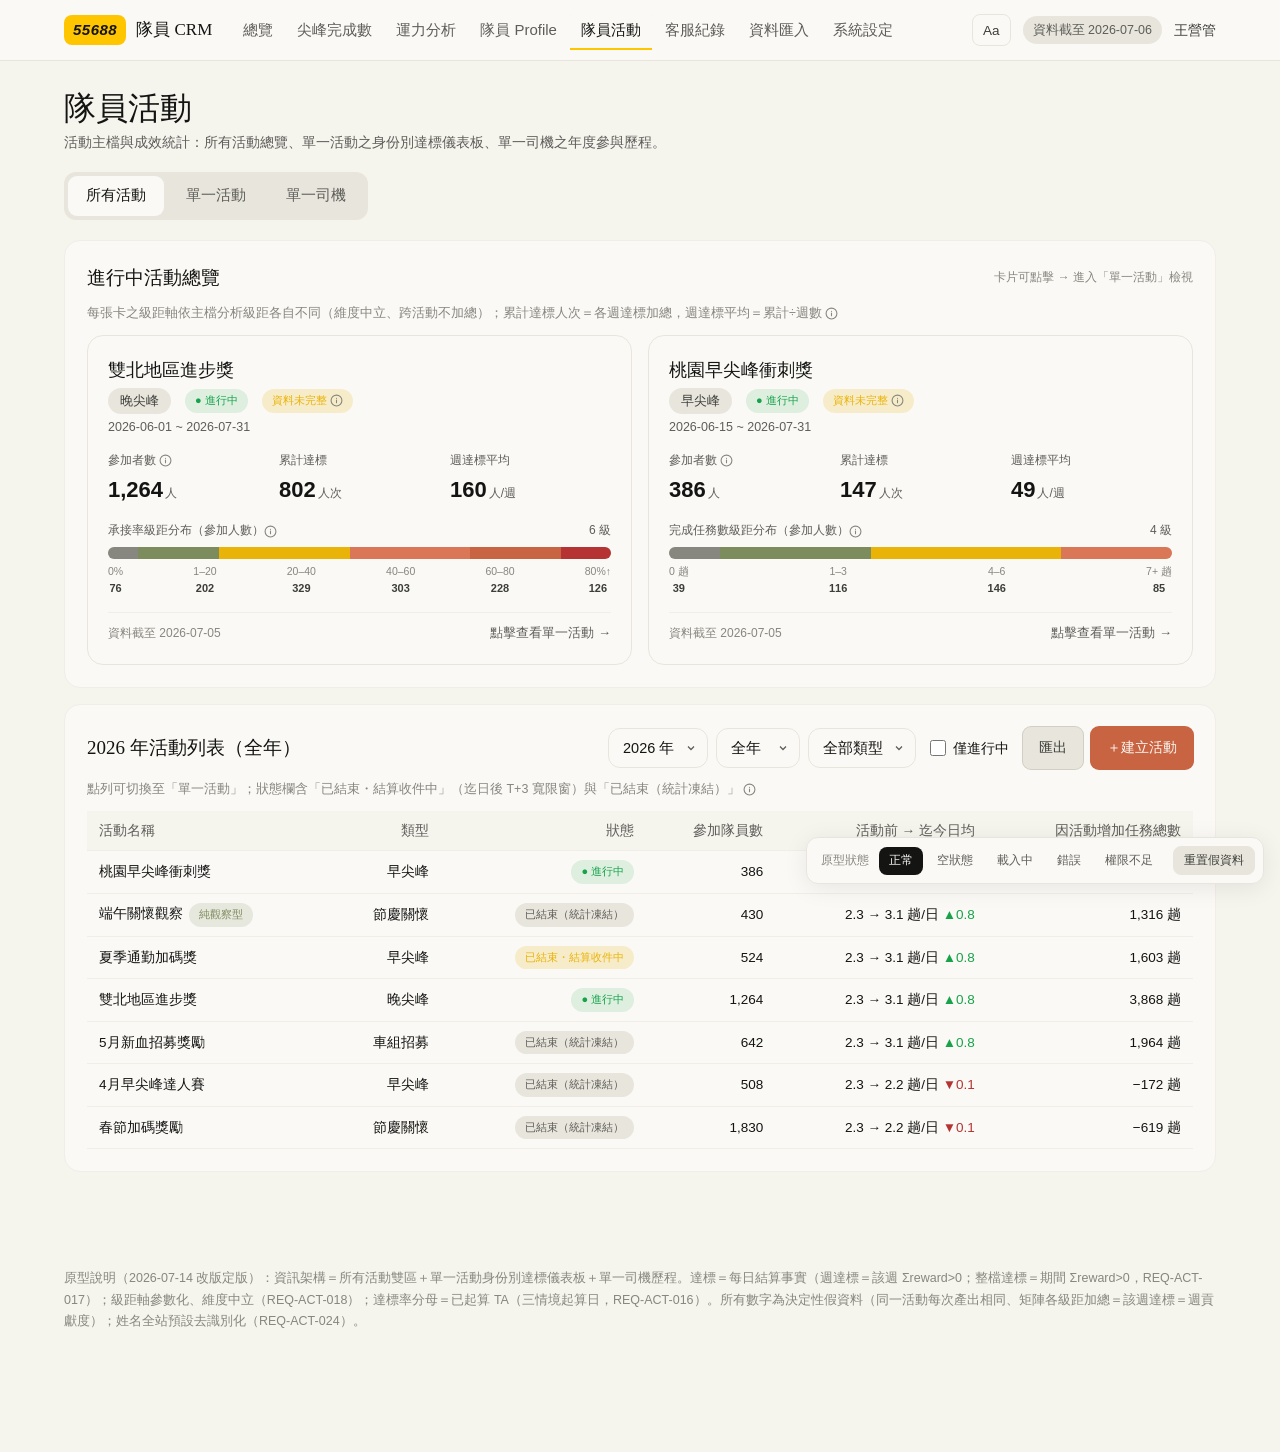
==== pages/activity.html @ 62e3142b "v23：固定欄位制＋範本下載＋離峰三報表＋活動頁走查修正批（起算日手動編輯、級距分布補人數、左欄凍結、tooltip 修正；資產 v27） Co-Authored-By: Claude Fable 5" ====
<!doctype html>
<html lang="zh-Hant">
<head>
<meta charset="utf-8">
<meta name="viewport" content="width=device-width, initial-scale=1">
<title>隊員活動｜55688 隊員 CRM</title>
<link rel="stylesheet" href="../tokens.css?v=27">
<link rel="icon" href="data:,">
<style>
  * { box-sizing: border-box; margin: 0; padding: 0; }
  html { font-size: 16px; }
  body { background: var(--bg); color: var(--fg); font-family: var(--font-body); line-height: var(--leading-body); min-height: 100dvh; }
  a { color: inherit; text-decoration: none; }
  button { font-family: inherit; }
  :focus-visible { outline: none; box-shadow: var(--focus-ring); border-radius: 8px; }

  #crm-nav { position: sticky; top: 0; z-index: 100; background: var(--surface); border-bottom: 1px solid var(--border-soft); }
  .nav-inner { max-width: var(--container-max); margin: 0 auto; padding: 0 var(--container-gutter-desktop); display: flex; align-items: center; gap: 20px; height: 60px; }
  .nav-brand { display: flex; align-items: center; gap: 10px; flex-shrink: 0; }
  .brand-badge { background: var(--brand-55688); color: var(--brand-55688-on); font-weight: 700; font-style: italic; padding: 3px 9px; border-radius: 8px; font-size: 15px; letter-spacing: .5px; }
  .brand-title { font-family: var(--font-display); font-weight: 500; font-size: 17px; }
  .nav-links { display: flex; gap: 2px; overflow-x: auto; flex: 1; }
  .nav-link { padding: 8px 11px; border-radius: 8px; font-size: 15px; color: var(--muted); white-space: nowrap; transition: color var(--motion-fast), background var(--motion-fast); min-height: 36px; display: inline-flex; align-items: center; }
  .nav-link:hover { color: var(--fg); background: var(--surface-warm); }
  .nav-link.active { color: var(--fg); font-weight: 500; box-shadow: inset 0 -2px 0 var(--brand-55688); border-radius: 8px 8px 0 0; }
  .nav-link.pending { opacity: .55; }
  .nav-meta { display: flex; align-items: center; gap: 12px; flex-shrink: 0; }
  .data-chip { font-size: 12.5px; color: var(--muted); background: var(--surface-warm); padding: 4px 10px; border-radius: 9999px; }
  .nav-user { font-size: 14px; color: var(--fg-2); }

  .page { max-width: var(--container-max); margin: 0 auto; padding: 28px var(--container-gutter-desktop) 96px; }
  h1 { font-family: var(--font-display); font-weight: 500; font-size: 32px; line-height: 1.2; }
  .page-sub { color: var(--muted); font-size: 14px; margin-top: 4px; }

  .tabs { display: flex; gap: 4px; background: var(--surface-warm); border-radius: 12px; padding: 4px; width: fit-content; max-width: 100%; overflow-x: auto; margin: 18px 0 20px; }
  .tab { border: none; background: transparent; padding: 9px 18px; border-radius: 9px; font-size: 14.5px; color: var(--muted); cursor: pointer; white-space: nowrap; min-height: 40px; transition: background var(--motion-fast), color var(--motion-fast); }
  .tab[aria-selected="true"] { background: var(--surface); color: var(--fg); font-weight: 500; box-shadow: 0 0 0 1px var(--border-soft); }

  select {
    appearance: none; background: var(--surface) url('data:image/svg+xml;utf8,<svg xmlns="http://www.w3.org/2000/svg" width="12" height="12" viewBox="0 0 24 24" fill="none" stroke="%235e5d59" stroke-width="2.5"><path d="M6 9l6 6 6-6"/></svg>') no-repeat right 10px center;
    border: 1px solid var(--border-soft); border-radius: 12px; padding: 8px 32px 8px 14px;
    font-size: 14.5px; color: var(--fg); cursor: pointer; min-height: 40px; font-family: inherit;
  }
  select:hover { border-color: #d1cfc5; }
  .filters { display: flex; gap: 8px; align-items: center; flex-wrap: wrap; }

  .btn { display: inline-flex; align-items: center; gap: 6px; border: none; cursor: pointer; border-radius: 8px; font-size: 14px; padding: 8px 16px; min-height: 42px; background: var(--surface-warm); color: var(--fg-2); box-shadow: 0 0 0 1px #d1cfc5; transition: background var(--motion-fast); font-family: inherit; }
  .btn:hover { background: #e0ddd1; }
  .btn-primary { background: var(--accent); color: var(--accent-on); box-shadow: 0 0 0 1px var(--accent); }
  .btn-primary:hover { background: var(--accent-hover); }
  .btn-sm { min-height: 34px; padding: 5px 12px; font-size: 13px; }

  .panel { background: var(--surface); border: 1px solid var(--border); border-radius: 16px; padding: 22px; }
  .panel + .panel { margin-top: 16px; }
  .panel-title { font-family: var(--font-display); font-weight: 500; font-size: 19px; margin-bottom: 14px; display: flex; align-items: center; justify-content: space-between; gap: 10px; flex-wrap: wrap; }
  .panel-head { display: flex; align-items: center; justify-content: space-between; gap: 12px; margin-bottom: 14px; flex-wrap: wrap; }
  .panel-note { color: var(--meta); font-size: 12.5px; margin: -4px 0 12px; line-height: 1.6; }
  .soft-label { font-size: 12px; color: var(--meta); font-weight: 400; font-family: var(--font-body); }

  .chart-wrap { overflow-x: auto; }
  svg text { font-family: var(--font-body); }
  .grid-line { stroke: var(--border-soft); stroke-width: 1; }

  table { border-collapse: collapse; width: 100%; font-size: 13.5px; }
  th, td { padding: 9px 12px; text-align: right; font-variant-numeric: tabular-nums; border-bottom: 1px solid var(--border); white-space: nowrap; }
  th { color: var(--muted); font-weight: 500; background: var(--bg); }
  th:first-child, td:first-child { text-align: left; }
  tbody tr:hover { background: var(--bg); }
  th.sortable { cursor: pointer; user-select: none; }
  th.sortable:hover { color: var(--fg-2); }
  th.sortable .arrow { font-size: 11px; margin-left: 2px; color: var(--meta); }

  .mrow { cursor: pointer; }
  .mrow:focus-visible { outline: none; box-shadow: inset var(--focus-ring); }

  .act-badge { font-size: 11px; border-radius: 9999px; padding: 3px 10px; margin-left: 6px; white-space: nowrap; display: inline-flex; align-items: center; gap: 3px; vertical-align: middle; }
  .act-badge.ongoing { background: rgba(23,163,74,.12); color: var(--success); }
  .act-badge.grace { background: rgba(234,179,8,.18); color: var(--warn); }
  .act-badge.frozen { background: var(--surface-warm); color: var(--muted); }
  .act-badge.observe { background: rgba(125,140,92,.16); color: var(--chart-3); }
  .act-badge.warn { background: rgba(234,179,8,.18); color: var(--warn); }
  .type-chip { background: var(--surface-warm); color: var(--fg-2); border-radius: 9999px; padding: 3px 12px; font-size: 12.5px; white-space: nowrap; }
  .scope-chip { background: var(--surface-warm); color: var(--fg-2); border-radius: 9999px; padding: 3px 11px; font-size: 12px; white-space: nowrap; display: inline-block; }
  .delta-pos { color: var(--success); font-weight: 500; }
  .delta-neg { color: var(--danger); font-weight: 500; }
  .delta-zero { color: var(--muted); }

  /* 口徑 info icon（app.js infoIcon 依此樣式） */
  .crm-info { position: relative; display: inline-flex; color: var(--meta); cursor: help; vertical-align: middle; }
  .crm-info:hover, .crm-info:focus-visible { color: var(--fg-2); }
  .crm-info-tip { position: absolute; bottom: calc(100% + 8px); left: 50%; transform: translateX(-50%); background: var(--fg); color: var(--surface); font-size: 12px; line-height: 1.5; padding: 8px 12px; border-radius: 8px; width: max-content; max-width: 280px; opacity: 0; pointer-events: none; transition: opacity var(--motion-fast); z-index: 500; text-align: left; }
  .crm-info:hover .crm-info-tip, .crm-info:focus-visible .crm-info-tip { opacity: 1; }

  /* ═══ Tab① 進行中摘要卡 ═══ */
  .summary-grid { display: grid; grid-template-columns: repeat(2, 1fr); gap: 16px; }
  .summary-grid > * { min-width: 0; }
  @media (max-width: 820px) { .summary-grid { grid-template-columns: 1fr; } }
  .sum-card { background: var(--surface); border: 1px solid var(--border-soft); border-radius: 16px; padding: 20px; cursor: pointer; transition: box-shadow var(--motion-fast), transform var(--motion-fast), border-color var(--motion-fast); display: flex; flex-direction: column; gap: 14px; }
  .sum-card:hover { box-shadow: var(--elev-raised); transform: translateY(-2px); border-color: #d1cfc5; }
  .sum-card:hover .sum-cta { color: var(--accent); }
  .sc-head { display: flex; align-items: flex-start; justify-content: space-between; gap: 10px; flex-wrap: wrap; }
  .sc-name { font-family: var(--font-display); font-weight: 500; font-size: 18px; }
  .sc-meta { color: var(--muted); font-size: 12.5px; margin-top: 3px; display: flex; gap: 8px; align-items: center; flex-wrap: wrap; }
  .sc-nums { display: grid; grid-template-columns: repeat(3, 1fr); gap: 10px; }
  .sc-num .k { font-size: 12px; color: var(--muted); display: flex; align-items: center; gap: 3px; }
  .sc-num .v { font-size: 22px; font-weight: 600; font-variant-numeric: tabular-nums; margin-top: 2px; }
  .sc-num .u { font-size: 12px; color: var(--muted); font-weight: 400; margin-left: 2px; }
  .sc-dist-label { font-size: 12px; color: var(--muted); margin-bottom: 6px; display: flex; justify-content: space-between; gap: 8px; }
  .dist-bar { display: flex; height: 12px; border-radius: 9999px; overflow: hidden; box-shadow: inset 0 0 0 1px var(--border); }
  .dist-bar > span { display: block; height: 100%; }
  .dist-ticks { display: flex; justify-content: space-between; font-size: 10.5px; color: var(--meta); margin-top: 4px; }
  .dist-ticks > span { display: flex; flex-direction: column; align-items: center; gap: 1px; }
  .dist-ticks .tick-n { font-size: 11px; color: var(--fg-2); font-weight: 600; font-variant-numeric: tabular-nums; }
  .sum-foot { display: flex; align-items: center; justify-content: space-between; gap: 8px; border-top: 1px solid var(--border); padding-top: 10px; }
  .sum-asof { font-size: 12px; color: var(--meta); }
  .sum-cta { font-size: 13px; color: var(--muted); font-weight: 500; white-space: nowrap; transition: color var(--motion-fast); }

  /* ═══ Tab② 儀表板 ═══ */
  .act-picker { display: flex; align-items: center; justify-content: space-between; gap: 12px; flex-wrap: wrap; margin-bottom: 14px; }
  .act-status-bar { display: flex; align-items: center; gap: 10px; flex-wrap: wrap; font-size: 13px; color: var(--muted); background: var(--surface-warm); border-radius: 10px; padding: 9px 14px; margin-bottom: 16px; }
  .sub-tabs { display: flex; gap: 4px; margin-bottom: 18px; flex-wrap: wrap; }
  .sub-tab { border: 1px solid var(--border-soft); background: var(--surface); padding: 8px 20px; border-radius: 9999px; font-size: 14px; color: var(--muted); cursor: pointer; min-height: 38px; font-family: inherit; transition: all var(--motion-fast); }
  .sub-tab[aria-selected="true"] { background: var(--accent); color: var(--accent-on); border-color: var(--accent); font-weight: 500; }

  .dash-head { display: flex; align-items: center; gap: 12px; margin-bottom: 18px; }
  .dash-head .dh-icon { font-size: 30px; line-height: 1; }
  .dash-head .dh-title { font-family: var(--font-display); font-weight: 500; font-size: 22px; }
  .dash-head .dh-sub { font-size: 13px; color: var(--muted); margin-top: 2px; }

  .ppt-kpi-row { display: grid; grid-template-columns: repeat(5, 1fr); gap: 12px; margin-bottom: 20px; }
  .ppt-kpi-row > * { min-width: 0; }
  @media (max-width: 1000px) { .ppt-kpi-row { grid-template-columns: repeat(3, 1fr); } }
  @media (max-width: 680px) { .ppt-kpi-row { grid-template-columns: repeat(2, 1fr); } }
  .pk { background: var(--surface); border: 1px solid var(--border-soft); border-radius: 14px; padding: 16px; display: flex; flex-direction: column; gap: 3px; }
  .pk-icon { font-size: 20px; line-height: 1; }
  .pk-label { font-size: 12.5px; color: var(--muted); margin-top: 4px; display: flex; align-items: center; gap: 3px; }
  .pk-value { font-size: 26px; font-weight: 700; font-variant-numeric: tabular-nums; color: var(--fg); line-height: 1.15; }
  .pk-value .pk-unit { font-size: 13px; font-weight: 400; color: var(--muted); margin-left: 3px; }
  .pk-sub { font-size: 11px; color: var(--meta); line-height: 1.5; margin-top: 2px; }
  .pk.judge-weak { background: rgba(181,51,51,.07); border-color: rgba(181,51,51,.4); }
  .pk.judge-weak .pk-value, .pk.judge-weak .pk-icon { color: var(--danger); }
  .pk.judge-limited { background: rgba(201,100,66,.07); border-color: rgba(201,100,66,.4); }
  .pk.judge-limited .pk-value, .pk.judge-limited .pk-icon { color: var(--accent); }
  .pk.judge-mid { background: rgba(234,179,8,.09); border-color: rgba(234,179,8,.45); }
  .pk.judge-mid .pk-value { color: var(--brand-55688-deep); }
  .pk.judge-good { background: rgba(23,163,74,.08); border-color: rgba(23,163,74,.4); }
  .pk.judge-good .pk-value, .pk.judge-good .pk-icon { color: var(--success); }
  .pk.judge-na .pk-value { color: var(--muted); font-size: 19px; }
  .pk.judge-weak .pk-value, .pk.judge-limited .pk-value, .pk.judge-mid .pk-value, .pk.judge-good .pk-value { font-size: 21px; }

  .dash-cols { display: grid; grid-template-columns: 1.15fr 1fr; gap: 16px; margin-bottom: 20px; }
  .dash-cols > * { min-width: 0; }
  @media (max-width: 960px) { .dash-cols { grid-template-columns: 1fr; } }
  .dash-panel { background: var(--surface); border: 1px solid var(--border-soft); border-radius: 16px; padding: 18px; }
  .dp-title { font-weight: 600; font-size: 15.5px; margin-bottom: 4px; display: flex; align-items: center; gap: 6px; flex-wrap: wrap; }

  table.wk-matrix th, table.wk-matrix td { text-align: center; padding: 8px 8px; }
  table.wk-matrix th:first-child, table.wk-matrix td:first-child { text-align: left; white-space: nowrap; position: sticky; left: 0; z-index: 2; background: var(--surface); box-shadow: 2px 0 0 var(--border-soft); }
  .wk-matrix td.cell { cursor: pointer; border-radius: 8px; transition: background var(--motion-fast); white-space: nowrap; }
  .wk-matrix td.cell:hover { background: rgba(201,100,66,.12); box-shadow: inset 0 0 0 1px rgba(201,100,66,.4); }
  .wk-matrix td.cell:focus-visible { outline: none; box-shadow: inset var(--focus-ring); }
  .wk-matrix .cell-hit { font-size: 14px; font-weight: 600; color: var(--fg); }
  .wk-matrix .cell-ta { font-size: 12px; color: var(--fg-2); }
  .wk-matrix .cell-rate { font-size: 12px; color: var(--muted); }
  .wk-matrix tr.row-hi td { background: rgba(201,100,66,.08); }
  .wk-matrix tr.row-hi td.cell:hover { background: rgba(201,100,66,.18); }
  .wk-matrix tr.row-hi td:first-child { color: var(--accent); font-weight: 600; background: #f6ede7; }
  .wk-matrix .star { color: var(--accent); }
  .matrix-note { margin-top: 10px; background: rgba(201,100,66,.08); border: 1px solid rgba(201,100,66,.3); border-radius: 10px; padding: 9px 12px; font-size: 12.5px; color: var(--accent-hover); line-height: 1.5; }

  .bar-chart { display: flex; align-items: flex-end; gap: 10px; height: 150px; padding: 8px 4px 0; border-bottom: 1px solid var(--border-soft); }
  .bar-col { flex: 1; display: flex; flex-direction: column; align-items: center; justify-content: flex-end; gap: 5px; height: 100%; }
  .bar-val { font-size: 13px; font-weight: 600; color: var(--fg); font-variant-numeric: tabular-nums; }
  .bar { width: 60%; max-width: 42px; background: linear-gradient(180deg, var(--chart-1), #b95836); border-radius: 6px 6px 0 0; min-height: 2px; }
  .bar-labels { display: flex; gap: 10px; padding: 6px 4px 0; }
  .bar-labels > span { flex: 1; text-align: center; font-size: 11px; color: var(--muted); }
  table.contrib th, table.contrib td { text-align: center; padding: 7px 6px; font-size: 12.5px; }
  table.contrib th:first-child, table.contrib td:first-child { text-align: left; white-space: nowrap; position: sticky; left: 0; z-index: 2; background: var(--surface); box-shadow: 2px 0 0 var(--border-soft); }
  table.contrib td.hl { color: var(--accent); font-weight: 600; }

  /* 各級距達標佔比 */
  .tshare-row { display: flex; align-items: center; gap: 10px; margin: 7px 0; font-size: 12.5px; }
  .tshare-label { width: 128px; flex-shrink: 0; color: var(--fg-2); }
  .tshare-track { flex: 1; height: 14px; background: var(--surface-warm); border-radius: 9999px; overflow: hidden; }
  .tshare-track { display: block; }
  .tshare-fill { display: block; height: 100%; background: linear-gradient(90deg, var(--chart-1), var(--chart-6)); border-radius: 9999px; }
  .tshare-val { width: 148px; flex-shrink: 0; display: flex; justify-content: flex-end; color: var(--muted); font-variant-numeric: tabular-nums; white-space: nowrap; }
  .tshare-n { width: 92px; text-align: right; }
  .tshare-p { width: 52px; text-align: right; }

  /* 三點結論 */
  .concl-grid { display: grid; grid-template-columns: repeat(3, 1fr); gap: 14px; }
  .concl-grid > * { min-width: 0; }
  @media (max-width: 820px) { .concl-grid { grid-template-columns: 1fr; } }
  .concl-card { background: var(--surface); border: 1px solid var(--border-soft); border-radius: 14px; padding: 16px; display: flex; gap: 12px; }
  .concl-idx { flex-shrink: 0; width: 26px; height: 26px; border-radius: 50%; background: var(--accent); color: var(--accent-on); font-size: 13px; font-weight: 700; display: inline-flex; align-items: center; justify-content: center; }
  .concl-text { font-size: 13.5px; line-height: 1.65; color: var(--fg-2); }
  .concl-text b { color: var(--accent); font-weight: 600; }
  .rule-tag { display: inline-flex; align-items: center; gap: 4px; font-size: 11px; color: var(--meta); background: var(--surface-warm); border-radius: 9999px; padding: 3px 10px; }

  /* 獎勵發放 panel */
  .reward-top { display: flex; align-items: flex-end; gap: 20px; flex-wrap: wrap; margin-bottom: 4px; }
  .reward-total { font-size: 30px; font-weight: 700; font-variant-numeric: tabular-nums; color: var(--fg); }
  .reward-total .u { font-size: 15px; font-weight: 400; color: var(--muted); margin-left: 3px; }
  .reward-cols { display: grid; grid-template-columns: 1fr 1fr; gap: 16px; margin-top: 14px; }
  .reward-cols > * { min-width: 0; }
  @media (max-width: 820px) { .reward-cols { grid-template-columns: 1fr; } }
  .reward-prestart { margin-top: 14px; background: rgba(234,179,8,.1); border: 1px solid rgba(234,179,8,.4); border-radius: 10px; padding: 10px 13px; font-size: 12.5px; color: var(--fg-2); line-height: 1.6; display: flex; gap: 8px; justify-content: space-between; align-items: center; flex-wrap: wrap; }

  /* 次要分析（2026-07-15 使用者走查：不收合、固定展開） */
  .legacy-wrap { margin-top: 20px; }
  .legacy-hint { font-size: 12.5px; color: var(--meta); margin-bottom: 10px; }
  .legacy { background: var(--surface); border: 1px solid var(--border-soft); border-radius: 12px; padding: 0; margin-bottom: 10px; }
  .legacy-head { padding: 13px 16px 4px; font-size: 14.5px; font-weight: 500; display: flex; align-items: center; justify-content: flex-start; gap: 10px; }
  .legacy-badge { font-size: 11px; color: var(--muted); background: var(--surface-warm); border-radius: 9999px; padding: 2px 10px; font-weight: 400; margin-left: 8px; }
  .legacy-body { padding: 4px 16px 18px; }

  /* 四軸／遷移 */
  .stat-grid { display: grid; grid-template-columns: repeat(4, 1fr); gap: 12px; }
  .stat-grid > * { min-width: 0; }
  @media (max-width: 900px) { .stat-grid { grid-template-columns: repeat(2, 1fr); } }
  .stat-card { background: var(--surface); border: 1px solid var(--border); border-radius: 12px; padding: 16px; }
  .stat-card .k { font-size: 13px; color: var(--muted); display: flex; align-items: center; gap: 4px; }
  .stat-card .v { font-size: 22px; font-weight: 600; margin-top: 4px; font-variant-numeric: tabular-nums; }
  .stat-card .sub { font-size: 12px; color: var(--meta); margin-top: 6px; line-height: 1.5; }
  .mig-grid { display: grid; grid-template-columns: 1.3fr 1fr; gap: 20px; }
  .mig-grid > * { min-width: 0; }
  @media (max-width: 700px) { .mig-grid { grid-template-columns: 1fr; } }

  /* 參加清單控制列 + 下鑽 chip */
  .ptable-controls { display: flex; gap: 10px; align-items: center; flex-wrap: wrap; justify-content: space-between; margin-bottom: 12px; }
  .search-input { display: flex; align-items: center; gap: 8px; background: var(--surface); border: 1px solid var(--border-soft); border-radius: 12px; padding: 0 14px; min-height: 42px; min-width: 220px; }
  .search-input svg { color: var(--meta); flex-shrink: 0; }
  .search-input input { border: none; outline: none; background: transparent; font-size: 14.5px; width: 100%; font-family: inherit; color: var(--fg); }
  .pagination { display: flex; gap: 8px; align-items: center; font-size: 13px; color: var(--muted); }
  .pagination button { border: 1px solid var(--border-soft); background: var(--surface); border-radius: 8px; padding: 5px 12px; cursor: pointer; min-height: 32px; color: var(--fg-2); font-family: inherit; }
  .pagination button:hover:not(:disabled) { background: var(--surface-warm); }
  .pagination button:disabled { opacity: .4; cursor: not-allowed; }
  .filter-chip { display: inline-flex; align-items: center; gap: 6px; background: rgba(201,100,66,.1); border: 1px solid rgba(201,100,66,.4); color: var(--accent-hover); border-radius: 9999px; padding: 5px 8px 5px 13px; font-size: 12.5px; }
  .filter-chip button { border: none; background: transparent; color: var(--accent-hover); cursor: pointer; font-size: 14px; line-height: 1; padding: 2px 5px; border-radius: 9999px; }
  .filter-chip button:hover { background: rgba(201,100,66,.2); }
  .src-tag { font-size: 10.5px; border-radius: 9999px; padding: 2px 8px; white-space: nowrap; }
  .src-import { background: var(--surface-warm); color: var(--muted); }
  .src-seg { background: rgba(56,152,236,.12); color: #2b6fb0; }
  .src-settle { background: rgba(234,179,8,.16); color: var(--brand-55688-deep); }
  .row-excluded { opacity: .6; }
  .row-excluded td:first-child { text-decoration: line-through; }
  .name-late { background: rgba(234,179,8,.2); color: var(--warn); border-radius: 6px; padding: 2px 8px; white-space: nowrap; }
  .sd-edit { border: none; background: transparent; color: var(--meta); cursor: pointer; font-size: 12px; padding: 1px 4px; border-radius: 5px; }
  .sd-edit:hover { color: var(--accent); background: var(--surface-warm); }
  .sd-adjusted { font-size: 10.5px; color: var(--accent); margin-left: 3px; }
  .tbl-footnote { font-size: 12px; color: var(--muted); margin-top: 8px; line-height: 1.7; }

  /* 單一司機 */
  .driver-input-bar { display: flex; gap: 10px; align-items: center; flex-wrap: wrap; }
  .hint-chips { display: flex; gap: 6px; align-items: center; flex-wrap: wrap; margin-top: 10px; }
  .hint-chips span { color: var(--meta); font-size: 12.5px; }
  .chip-btn { border: 1px solid var(--border-soft); background: var(--surface); border-radius: 9999px; padding: 5px 14px; font-size: 13px; color: var(--fg-2); cursor: pointer; min-height: 32px; font-family: inherit; }
  .chip-btn:hover { border-color: var(--accent); color: var(--accent); }
  .driver-mini { display: grid; grid-template-columns: repeat(4, 1fr); gap: 12px; margin-top: 20px; }
  .driver-mini > * { min-width: 0; }
  @media (max-width: 760px) { .driver-mini { grid-template-columns: repeat(2, 1fr); } }

  /* modal */
  .modal-overlay { position: fixed; inset: 0; background: rgba(20,20,19,.45); display: flex; align-items: center; justify-content: center; z-index: 2000; padding: 20px; }
  .modal-overlay[hidden] { display: none; }
  .modal-box { background: var(--surface); border-radius: 16px; padding: 26px; max-width: 660px; width: 100%; max-height: 88vh; overflow-y: auto; box-shadow: var(--elev-raised); }
  .modal-head { display: flex; justify-content: space-between; align-items: center; margin-bottom: 16px; gap: 10px; }
  .modal-title { font-family: var(--font-display); font-weight: 500; font-size: 19px; }
  .modal-close { border: none; background: transparent; cursor: pointer; color: var(--muted); font-size: 20px; line-height: 1; padding: 6px 9px; border-radius: 8px; }
  .modal-close:hover { background: var(--surface-warm); color: var(--fg); }
  .modal-section { border-top: 1px solid var(--border); margin-top: 18px; padding-top: 16px; }
  .modal-section-title { font-weight: 600; font-size: 14.5px; margin-bottom: 4px; display: flex; align-items: center; gap: 6px; }
  .modal-section-sub { font-size: 12px; color: var(--meta); margin-bottom: 12px; line-height: 1.5; }
  .field { display: grid; gap: 6px; margin-bottom: 14px; }
  .field-row { display: grid; grid-template-columns: 1fr 1fr; gap: 12px; }
  .field-row > * { min-width: 0; }
  @media (max-width: 700px) { .field-row { grid-template-columns: 1fr; } }
  .field label { font-size: 13px; color: var(--muted); }
  .field input, .field select, .field textarea { border: 1px solid var(--border-soft); border-radius: 10px; padding: 9px 12px; font-size: 14px; font-family: inherit; background: var(--surface); color: var(--fg); width: 100%; }
  .field textarea { resize: vertical; min-height: 58px; }
  .modal-note { font-size: 12.5px; color: var(--meta); background: var(--surface-warm); border-radius: 10px; padding: 10px 12px; line-height: 1.6; margin-bottom: 16px; }
  .modal-actions { display: flex; gap: 8px; justify-content: flex-end; margin-top: 6px; }
  .radio-line, .checkbox-line { display: flex; align-items: center; gap: 7px; font-size: 14px; padding: 5px 0; }
  .radio-line input, .checkbox-line input { accent-color: var(--accent); width: 16px; height: 16px; }
  .checkbox-line.is-disabled { color: var(--muted); }
  .readonly-box { background: var(--surface-warm); border-radius: 10px; padding: 10px 12px; font-size: 13.5px; color: var(--fg-2); line-height: 1.7; }
  .seg-hour-row { display: flex; gap: 8px; align-items: center; margin-bottom: 8px; flex-wrap: wrap; }
  .seg-hour-row input[type="time"] { border: 1px solid var(--border-soft); border-radius: 8px; padding: 7px 10px; font-size: 13.5px; font-family: inherit; background: var(--surface); color: var(--fg); }
  .seg-remove { border: none; background: transparent; color: var(--meta); cursor: pointer; font-size: 15px; padding: 4px 7px; border-radius: 8px; }
  .seg-remove:hover { background: var(--surface-warm); color: var(--danger); }
  .excl-row { display: flex; gap: 8px; align-items: center; flex-wrap: wrap; margin-bottom: 6px; }
  .excl-add { display: flex; gap: 8px; align-items: center; }
  .excl-add input[type="date"] { flex: 1 1 auto; min-width: 0; border: 1px solid var(--border-soft); border-radius: 10px; padding: 8px 10px; font-family: inherit; background: var(--surface); color: var(--fg); }
  .excl-chip { background: var(--surface-warm); color: var(--fg-2); border-radius: 9999px; padding: 3px 6px 3px 12px; font-size: 12.5px; display: inline-flex; align-items: center; gap: 6px; white-space: nowrap; }
  .excl-chip button { border: none; background: transparent; color: var(--meta); cursor: pointer; font-size: 13px; line-height: 1; padding: 3px 5px; border-radius: 9999px; }
  .excl-chip button:hover { background: #e0ddd1; color: var(--danger); }

  /* 分析級距編輯器 */
  .tier-preview { display: flex; gap: 6px; flex-wrap: wrap; margin: 8px 0; }
  .tier-pill { background: var(--surface-warm); color: var(--fg-2); border-radius: 8px; padding: 4px 11px; font-size: 12.5px; font-variant-numeric: tabular-nums; }
  .tier-pill.bad { background: rgba(181,51,51,.12); color: var(--danger); box-shadow: inset 0 0 0 1px rgba(181,51,51,.5); }
  .bound-row { display: flex; gap: 6px; flex-wrap: wrap; align-items: center; }
  .bound-chip { display: inline-flex; align-items: center; gap: 5px; background: var(--surface); border: 1px solid var(--border-soft); border-radius: 8px; padding: 3px 5px 3px 10px; font-size: 13px; }
  .bound-chip input { width: 54px; border: none; background: transparent; font-size: 13px; font-family: inherit; color: var(--fg); text-align: right; font-variant-numeric: tabular-nums; }
  .bound-chip input:focus { outline: none; }
  .bound-chip.bad { border-color: var(--danger); background: rgba(181,51,51,.06); }
  .bound-chip button { border: none; background: transparent; color: var(--meta); cursor: pointer; font-size: 13px; padding: 2px 4px; border-radius: 6px; }
  .bound-chip button:hover { color: var(--danger); }
  .tier-error { color: var(--danger); font-size: 12px; margin-top: 6px; min-height: 16px; }
  .cond-group { margin-bottom: 12px; }
  .cond-group .cl { font-size: 12.5px; color: var(--muted); margin-bottom: 6px; }
  .cond-chips { display: flex; gap: 6px; flex-wrap: wrap; }
  .cond-chip { border: 1px solid var(--border-soft); background: var(--surface); border-radius: 9999px; padding: 5px 13px; font-size: 13px; color: var(--muted); cursor: pointer; min-height: 32px; font-family: inherit; }
  .cond-chip[aria-pressed="true"] { background: var(--accent); color: var(--accent-on); border-color: var(--accent); }

  .state-layer { display: none; padding: 72px 24px; text-align: center; }
  .state-layer.show { display: block; }
  .state-icon { font-size: 40px; margin-bottom: 12px; }
  .state-title { font-family: var(--font-display); font-weight: 500; font-size: 20px; }
  .state-desc { color: var(--muted); font-size: 14px; margin-top: 6px; }
  .inline-empty { color: var(--meta); font-size: 13.5px; padding: 28px 0; text-align: center; }
  .empty-box { background: var(--surface-warm); border: 1px dashed #cbc8bb; border-radius: 14px; padding: 32px 20px; text-align: center; color: var(--muted); font-size: 14px; }
  .skeleton { border-radius: 12px; background: linear-gradient(90deg, var(--surface-warm) 25%, #f0eee4 50%, var(--surface-warm) 75%); background-size: 200% 100%; animation: shim 1.4s infinite; }
  @keyframes shim { 0% { background-position: 200% 0; } 100% { background-position: -200% 0; } }
  @media (prefers-reduced-motion: reduce) { .skeleton { animation: none; } * { transition-duration: 0ms !important; } }

  footer.proto-note { max-width: var(--container-max); margin: 0 auto; padding: 0 24px 120px; color: var(--meta); font-size: 12.5px; line-height: 1.7; }
  [hidden] { display: none !important; }
</style>
</head>
<body>

<nav id="crm-nav" aria-label="全站導覽"></nav>

<main class="page">
  <h1>隊員活動</h1>
  <div class="page-sub">活動主檔與成效統計：所有活動總覽、單一活動之身份別達標儀表板、單一司機之年度參與歷程。</div>

  <div class="tabs" role="tablist" aria-label="隊員活動報表切換">
    <button class="tab" role="tab" id="tab-1" aria-selected="true" data-tab="all" type="button">所有活動</button>
    <button class="tab" role="tab" id="tab-2" aria-selected="false" data-tab="one" type="button">單一活動</button>
    <button class="tab" role="tab" id="tab-3" aria-selected="false" data-tab="driver" type="button">單一司機</button>
  </div>

  <div id="content-normal">

    <!-- ═══ Tab① 所有活動（上區摘要卡＋下區年度列表，REQ-ACT-021／002） ═══ -->
    <section id="pane-all" role="tabpanel" aria-labelledby="tab-1">
      <section class="panel">
        <div class="panel-title">進行中活動總覽 <span class="soft-label">卡片可點擊 → 進入「單一活動」檢視</span></div>
        <div class="panel-note" id="ongoing-note"></div>
        <div class="summary-grid" id="ongoing-cards"></div>
        <div class="empty-box" id="ongoing-empty" hidden>目前無進行中活動。<button class="btn btn-primary btn-sm" id="btn-create-empty" type="button" style="margin-left:8px">＋建立活動</button></div>
      </section>

      <section class="panel">
        <div class="panel-head">
          <div class="panel-title" id="all-title" style="margin-bottom:0">年度活動列表</div>
          <div class="filters" role="group" aria-label="活動列表篩選">
            <select id="f-year" aria-label="選擇年度"></select>
            <select id="f-month" aria-label="選擇月份"><option value="all">全年</option></select>
            <select id="f-type" aria-label="選擇活動類型"><option value="all">全部類型</option></select>
            <label class="checkbox-line" style="padding:0 6px"><input type="checkbox" id="f-ongoing">僅進行中</label>
            <button class="btn" id="btn-export-all" type="button">匯出</button>
            <button class="btn btn-primary" id="btn-create-act" type="button" title="需 activity.manage 權限（原型以已授權管理者視角預覽）">＋建立活動</button>
          </div>
        </div>
        <div class="panel-note">點列可切換至「單一活動」；狀態欄含「已結束・結算收件中」（迄日後 T+3 寬限窗）與「已結束（統計凍結）」 <span class="crm-info" id="all-info"></span></div>
        <div class="chart-wrap"><table id="all-table" aria-label="年度活動列表"></table></div>
        <div class="inline-empty" id="all-empty" hidden>此篩選條件下尚無活動資料。</div>
      </section>
    </section>

    <!-- ═══ Tab② 單一活動（身份別儀表板，REQ-ACT-013／019／020） ═══ -->
    <section id="pane-one" role="tabpanel" aria-labelledby="tab-2" hidden>
      <section class="panel">
        <div class="act-picker">
          <div class="filters" role="group" aria-label="單一活動選擇">
            <select id="o-year" aria-label="選擇年度"></select>
            <select id="o-act" aria-label="選擇活動"></select>
          </div>
          <div style="display:flex;gap:8px">
            <button class="btn" id="btn-export-dash" type="button">匯出</button>
            <button class="btn btn-primary" id="btn-edit-master" type="button">編輯主檔</button>
          </div>
        </div>
        <div class="act-status-bar" id="act-status"></div>
        <div class="sub-tabs" id="id-subtabs" role="tablist" aria-label="身份別切換"></div>
        <div id="dash-body"></div>
      </section>
    </section>

    <!-- ═══ Tab③ 單一司機（REQ-ACT-004） ═══ -->
    <section id="pane-driver" role="tabpanel" aria-labelledby="tab-3" hidden>
      <section class="panel">
        <div class="panel-title">單一司機參與歷程</div>
        <div class="driver-input-bar">
          <div class="search-input">
            <svg width="16" height="16" viewBox="0 0 24 24" fill="none" stroke="currentColor" stroke-width="2" aria-hidden="true"><circle cx="11" cy="11" r="8"/><path d="m21 21-4.35-4.35"/></svg>
            <input id="d-code" type="search" placeholder="輸入隊編查詢（例：138604）" aria-label="以隊編查詢司機參與活動">
          </div>
          <select id="d-year" aria-label="選擇年度"></select>
          <button class="btn btn-primary" id="btn-driver-search" type="button">查詢</button>
        </div>
        <div class="hint-chips"><span>示例：</span>
          <button class="chip-btn" data-code="138604" type="button">138604（參加 3 檔）</button>
          <button class="chip-btn" data-code="123456" type="button">123456</button>
        </div>
        <div id="driver-body"></div>
        <div class="inline-empty" id="driver-notfound" hidden>查無此隊編之活動參與紀錄，請確認隊編格式（3~6 碼數字）。</div>
      </section>
    </section>

  </div>

  <div class="state-layer" id="st-empty">
    <div class="state-icon" aria-hidden="true">🗂️</div>
    <div class="state-title">尚無資料</div>
    <div class="state-desc">活動主檔尚未匯入，請先到「資料匯入」上傳。</div>
  </div>
  <div class="state-layer" id="st-loading" aria-label="載入中">
    <div style="display:grid;gap:12px;max-width:960px;margin:0 auto">
      <div class="skeleton" style="height:120px"></div>
      <div class="skeleton" style="height:360px"></div>
    </div>
  </div>
  <div class="state-layer" id="st-error">
    <div class="state-icon" aria-hidden="true">⚠️</div>
    <div class="state-title">資料載入失敗</div>
    <div class="state-desc">連線發生問題（HTTP 500），請稍後再試。</div>
  </div>
  <div class="state-layer" id="st-forbidden">
    <div class="state-icon" aria-hidden="true">🔒</div>
    <div class="state-title">無權限檢視此頁</div>
    <div class="state-desc">你的帳號沒有「隊員活動」頁權限。</div>
  </div>
</main>

<footer class="proto-note">
  原型說明（2026-07-14 改版定版）：資訊架構＝所有活動雙區＋單一活動身份別達標儀表板＋單一司機歷程。達標＝每日結算事實（週達標＝該週 Σreward&gt;0；整檔達標＝期間 Σreward&gt;0，REQ-ACT-017）；級距軸參數化、維度中立（REQ-ACT-018）；達標率分母＝已起算 TA（三情境起算日，REQ-ACT-016）。所有數字為決定性假資料（同一活動每次產出相同、矩陣各級距加總＝該週達標＝週貢獻度）；姓名全站預設去識別化（REQ-ACT-024）。
</footer>

<!-- 建立／編輯活動主檔 modal（REQ-ACT-001／008） -->
<div class="modal-overlay" id="edit-modal" hidden>
  <div class="modal-box" role="dialog" aria-modal="true" aria-labelledby="modal-title-txt">
    <div class="modal-head">
      <div class="modal-title" id="modal-title-txt">編輯活動主檔</div>
      <button class="modal-close" id="modal-close" type="button" aria-label="關閉">✕</button>
    </div>
    <div class="modal-note">此操作需 <strong>activity.manage</strong> 權限（原型以已授權管理者視角預覽）。變更起迄日／比較區間／排除日期／成效計算時段／<strong>分析級距</strong>將即時重算全部成效統計（含級距×週達標儀表板與獎勵分組，REQ-ACT-008）；描述性欄位變更不觸發重算、仍寫審計。</div>

    <div class="field-row">
      <div class="field"><label for="m-name">活動名稱</label><input id="m-name" type="text" placeholder="例：8月早尖峰衝刺獎勵"></div>
      <div class="field"><label for="m-type">活動類型</label><select id="m-type"></select></div>
    </div>
    <div class="field-row">
      <div class="field"><label for="m-start">活動起始日</label><input id="m-start" type="date"></div>
      <div class="field"><label for="m-end">活動迄止日</label><input id="m-end" type="date"></div>
    </div>

    <div class="field">
      <label>成效計算時段 <span class="crm-info" id="m-scope-info"></span></label>
      <div class="radio-line"><input type="radio" name="m-scope-mode" id="m-scope-all" value="all"><label for="m-scope-all">全部任務</label></div>
      <div class="radio-line"><input type="radio" name="m-scope-mode" id="m-scope-am" value="am"><label for="m-scope-am">僅早尖峰（07:00–08:59）</label></div>
      <div class="radio-line"><input type="radio" name="m-scope-mode" id="m-scope-pm" value="pm"><label for="m-scope-pm">僅晚尖峰（17:00–18:59）</label></div>
      <div class="radio-line"><input type="radio" name="m-scope-mode" id="m-scope-off" value="off"><label for="m-scope-off">僅離峰時段 <span class="soft-label">（全日扣除早晚尖峰）</span></label></div>
      <div class="radio-line"><input type="radio" name="m-scope-mode" id="m-scope-custom" value="custom"><label for="m-scope-custom">自訂小時時段</label></div>
      <div id="m-scope-custom-wrap" hidden style="margin-top:8px">
        <div id="m-scope-segs"></div>
        <button class="btn btn-sm" type="button" id="m-scope-add-seg">＋加一段</button>
      </div>
    </div>

    <div class="field">
      <label>前後比較區間 <span class="crm-info" id="m-period-info"></span></label>
      <div class="readonly-box" id="m-period-box"></div>
      <div class="checkbox-line" style="margin-top:8px"><input type="checkbox" id="m-baseline-toggle"><label for="m-baseline-toggle">自訂前期起訖（預設為與活動天數等長之鏡像區間）</label></div>
      <div class="field-row" id="m-baseline-custom-wrap" hidden style="margin-top:8px">
        <div class="field"><label for="m-baseline-start">前期起始日</label><input id="m-baseline-start" type="date"></div>
        <div class="field"><label for="m-baseline-end">前期迄止日</label><input id="m-baseline-end" type="date"></div>
      </div>
    </div>
    <div class="field-row">
      <div class="field"><label>排除日期・前期 <span class="crm-info" id="m-excl-base-info"></span></label>
        <div class="excl-row" id="m-excl-base-chips"></div>
        <div class="excl-add"><input type="date" id="m-excl-base-date"><button class="btn btn-sm" type="button" id="m-excl-base-add">＋新增</button></div>
      </div>
      <div class="field"><label>排除日期・活動期間 <span class="crm-info" id="m-excl-cur-info"></span></label>
        <div class="excl-row" id="m-excl-cur-chips"></div>
        <div class="excl-add"><input type="date" id="m-excl-cur-date"><button class="btn btn-sm" type="button" id="m-excl-cur-add">＋新增</button></div>
      </div>
    </div>

    <!-- 分析級距（REQ-ACT-018） -->
    <div class="modal-section">
      <div class="modal-section-title">分析級距 <span class="crm-info" id="m-tier-info"></span></div>
      <div class="modal-section-sub">維度＋邊界；儀表板矩陣、摘要卡分布、各級距獎勵分組皆依此設定。承接率預設六級（0%／1–20／20–40／40–60／60–80／80%↑）。</div>
      <div class="field"><label for="m-tier-dim">級距維度</label><select id="m-tier-dim">
        <option value="accept">承接率（%）</option>
        <option value="tasks">完成任務數（趟）</option>
        <option value="online">上線天數（天）</option>
        <option value="revenue">營業額（元）</option>
      </select></div>
      <div class="field">
        <label>邊界（升冪；系統自動組成級距桶）</label>
        <div class="bound-row" id="m-bound-row"></div>
        <div style="margin-top:8px"><button class="btn btn-sm" type="button" id="m-bound-add">＋新增邊界</button></div>
      </div>
      <div><label class="soft-label">級距預覽</label><div class="tier-preview" id="m-tier-preview"></div></div>
      <div class="tier-error" id="m-tier-error"></div>
    </div>

    <!-- 活動對象條件（REQ-ACT-001） -->
    <div class="modal-section">
      <div class="modal-section-title">活動對象條件 <span class="crm-info" id="m-cond-info"></span></div>
      <div class="modal-section-sub">供顯示與頁內篩選（TA 名單實際來源見下方；分群圈選／報名匯入／結算補入合併）。</div>
      <div class="cond-group"><div class="cl">地區</div><div class="cond-chips" id="m-cond-region"></div></div>
      <div class="cond-group"><div class="cl">身份別</div><div class="cond-chips" id="m-cond-identity"></div></div>
      <div class="field"><label for="m-cond-tier">級距區間（描述）</label><input id="m-cond-tier" type="text" placeholder="例：承接率 40% 以上"></div>
    </div>

    <!-- 達標與獎勵說明（描述性，REQ-ACT-001） -->
    <div class="modal-section">
      <div class="modal-section-title">達標與獎勵說明 <span class="crm-info" id="m-desc-info"></span></div>
      <div class="modal-section-sub">供人閱讀之規則說明，<strong>描述性欄位、不參與任何計算</strong>；達標判定一律依每日結算口徑（REQ-ACT-017）。</div>
      <div class="field"><label for="m-desc-goal">週目標說明</label><textarea id="m-desc-goal" placeholder="例：單週承接率較前期提升並維持晚尖峰上線"></textarea></div>
      <div class="field"><label for="m-desc-reward">活動獎勵</label><textarea id="m-desc-reward" placeholder="例：達標當週依承接率級距發放 300～500 元獎勵金"></textarea></div>
      <div class="checkbox-line"><input type="checkbox" id="m-cum-enabled"><label for="m-cum-enabled">獎勵是否累計</label></div>
      <div class="field" id="m-cum-cond-wrap" hidden><label for="m-cum-cond">累計條件</label><textarea id="m-cum-cond" placeholder="例：連續四週達標加碼一次（描述性）"></textarea></div>
    </div>

    <!-- 比較指標 + TA -->
    <div class="modal-section">
      <div class="modal-section-title">比較指標 <span class="soft-label">（REQ-ACT-012，預設全開）</span></div>
      <div class="checkbox-line is-disabled"><input type="checkbox" id="m-metric-task" checked disabled><label for="m-metric-task">任務數（必備）</label></div>
      <div class="checkbox-line"><input type="checkbox" id="m-metric-online" checked><label for="m-metric-online">上線天數</label></div>
      <div class="checkbox-line"><input type="checkbox" id="m-metric-revenue" checked><label for="m-metric-revenue">營業額</label></div>
      <div class="checkbox-line"><input type="checkbox" id="m-metric-accept" checked><label for="m-metric-accept">承接率</label></div>
    </div>
    <div class="field" style="margin-top:14px">
      <label>TA 名單 <span class="crm-info" id="m-ta-info"></span></label>
      <div class="readonly-box" id="m-ta-summary" style="margin-bottom:8px"></div>
      <button class="btn btn-sm" type="button" id="m-ta-import">自分群篩選帶入</button>
    </div>
    <div class="field"><label for="m-note">備註</label><textarea id="m-note"></textarea></div>

    <div class="modal-actions">
      <button class="btn" type="button" id="modal-cancel">取消</button>
      <button class="btn btn-primary" type="button" id="modal-save">儲存變更</button>
    </div>
  </div>
</div>

<script src="../app.js?v=27"></script>
<script>
(function () {
  'use strict';
  var DB = CRM.load();
  CRM.mountNav('activity', DB.meta.dataAsOf);

  /* ── 決定性亂數（禁 Math.random/Date.now） ── */
  function rnd(s, k) { var x = Math.sin(s * 12.9898 + (k || 1) * 78.233) * 43758.5453; return x - Math.floor(x); }
  function seedOf(str) { var s = 0; str = String(str); for (var i = 0; i < str.length; i++) s = s * 31 + str.charCodeAt(i); return s % 100000; }
  var TODAY = DB.meta.dataAsOf; // 一律以資料截至日為時間基準

  /* ── 日期運算（純字串，決定性） ── */
  function addDays(dateStr, delta) {
    var p = dateStr.split('-').map(Number);
    var d = new Date(p[0], p[1] - 1, p[2]); d.setDate(d.getDate() + delta);
    return d.getFullYear() + '-' + ('0' + (d.getMonth() + 1)).slice(-2) + '-' + ('0' + d.getDate()).slice(-2);
  }
  function daysBetween(a, b) {
    var pa = a.split('-').map(Number), pb = b.split('-').map(Number);
    return Math.round((new Date(pb[0], pb[1] - 1, pb[2]) - new Date(pa[0], pa[1] - 1, pa[2])) / 86400000) + 1;
  }
  function mondayOf(dateStr) {
    var p = dateStr.split('-').map(Number);
    var d = new Date(p[0], p[1] - 1, p[2]); var day = d.getDay();
    d.setDate(d.getDate() + (day === 0 ? -6 : 1 - day));
    return d.getFullYear() + '-' + ('0' + (d.getMonth() + 1)).slice(-2) + '-' + ('0' + d.getDate()).slice(-2);
  }
  function fmtMD(s) { return s.slice(5).replace('-', '/'); }
  var LAST_COMPLETE_WEEK_END = addDays(mondayOf(TODAY), -1); // 最後一個完整自然週的週日
  var ACT_DATA_CUTOFF = LAST_COMPLETE_WEEK_END; // 活動結算資料截至（＝2026-07-05）

  var TYPES = ['早尖峰', '晚尖峰', '離峰', '車組招募', '獎勵活動', '培訓課程', '節慶關懷'];
  var WK_IDENTITIES = ['小黃', '多元', '多元試跑'];
  var ID_ICON = { '小黃': '🚕', '多元': '🚗', '多元試跑': '🧪' };
  var REGIONS = ['雙北', '桃園', '台中', '台南', '高雄'];

  /* ── 分析級距維度定義（維度中立，REQ-ACT-018） ── */
  var DIMS = {
    accept: { name: '承接率', unit: '%', bounds: [0, 20, 40, 60, 80],
      labels: ['承接率 0%', '承接率 1–20%', '承接率 20–40%', '承接率 40–60%', '承接率 60–80%', '承接率 80% 以上'],
      ticks: ['0%', '1–20', '20–40', '40–60', '60–80', '80%↑'],
      pop: [0.06, 0.16, 0.26, 0.24, 0.18, 0.10], bonus: [0, 300, 350, 400, 450, 500],
      zeroNote: '無詢問資料（分母 0）歸「0%（或空值）」級距' },
    tasks: { name: '完成任務數', unit: '趟', bounds: [0, 3, 6],
      labels: ['0 趟', '1–3 趟', '4–6 趟', '7+ 趟'],
      ticks: ['0 趟', '1–3', '4–6', '7+ 趟'],
      pop: [0.10, 0.30, 0.38, 0.22], bonus: [0, 200, 300, 400],
      zeroNote: '無資料＝0 趟、歸最低桶' },
    online: { name: '上線天數', unit: '天', bounds: [0, 10, 20],
      labels: ['0 天', '1–10 天', '11–20 天', '21+ 天'],
      ticks: ['0 天', '1–10', '11–20', '21+ 天'],
      pop: [0.14, 0.34, 0.32, 0.20], bonus: [0, 250, 350, 450],
      zeroNote: '無資料＝0 天、歸最低桶' },
    revenue: { name: '營業額', unit: '元', bounds: [0, 30000, 60000, 90000],
      labels: ['0 元', '1–3 萬', '3–6 萬', '6–9 萬', '9 萬+'],
      ticks: ['0', '1–3萬', '3–6萬', '6–9萬', '9萬+'],
      pop: [0.08, 0.24, 0.30, 0.24, 0.14], bonus: [0, 200, 300, 400, 500],
      zeroNote: '無資料＝0 元、歸最低桶' }
  };

  /* ── 硬編碼矩陣（雙北照 PPT 轉錄、各級距加總＝週達標；多元/試跑由矩陣反推確保自洽） ── */
  var MATRIX_DATA = {
    'ACT-2026-06A|小黃': [[0,0,0,0,0],[1,12,7,9,11],[13,25,17,22,19],[18,27,12,33,27],[23,25,12,29,21],[28,31,22,33,27]],
    'ACT-2026-06A|多元': [[0,0,0,0,0],[2,5,4,3,6],[8,11,9,10,12],[10,14,8,15,12],[12,13,7,14,11],[9,11,8,12,10]],
    'ACT-2026-06A|多元試跑': [[0,0,0,0,0],[1,2,1,2,2],[3,4,3,4,3],[3,4,2,4,3],[2,3,2,3,2],[2,2,1,2,2]],
    'ACT-2026-06B|小黃': [[0,0,0],[8,11,9],[14,18,15],[10,13,12]],
    'ACT-2026-06B|多元': [[0,0,0],[3,4,3],[5,6,5],[3,4,4]]
  };

  /* ══════════════ 活動主檔（決定性；含新欄位：tierDim/observeOnly/taSplit/對象條件/描述性欄位） ══════════════ */
  function mkAct(o) {
    var a = {
      id: o.id, name: o.name, type: o.type, start: o.start, end: o.end, region: o.region,
      tierDim: o.tierDim, observeOnly: !!o.observeOnly,
      taTotal: o.taTotal, taSplit: o.taSplit || null, emptyIdentities: o.emptyIdentities || [],
      scopeMode: o.scopeMode || 'all', scopeCustomSegs: [],
      baselineOverride: null, exclBase: o.exclBase || [], exclCurrent: o.exclCurrent || [],
      tierBounds: DIMS[o.tierDim].bounds.slice(),
      metrics: { task: true, online: true, revenue: true, accept: true },
      cond: o.cond || { region: [o.region], identity: ['小黃', '多元'], tier: '' },
      descGoal: o.descGoal || '', descReward: o.descReward || '', cumEnabled: !!o.cumEnabled, cumCond: o.cumCond || '',
      taSeg: o.taSeg || 0, taImport: o.taImport || o.taTotal, note: o.note || '',
      customNote: o.note || null, _dash: null
    };
    return a;
  }
  var ALL_ACTS = [
    mkAct({ id: 'ACT-2026-06A', name: '雙北地區進步獎', type: '晚尖峰', start: '2026-06-01', end: '2026-07-31',
      region: '雙北', tierDim: 'accept', taTotal: 1264, taSplit: { '小黃': 831, '多元': 330, '多元試跑': 103 },
      scopeMode: 'pm', taSeg: 980, taImport: 284,
      descGoal: '單週承接率較前期提升並維持晚尖峰上線時數。', descReward: '達標當週依承接率級距發放 300～500 元獎勵金。', cumEnabled: true, cumCond: '連續四週達標者期末加碼（描述性）。',
      note: '雙北晚尖峰（17:00–18:59）承接率進步獎，成效以晚尖峰時段計，達標依每日結算獎勵金額。' }),
    mkAct({ id: 'ACT-2026-06B', name: '桃園早尖峰衝刺獎', type: '早尖峰', start: '2026-06-15', end: '2026-07-31',
      region: '桃園', tierDim: 'tasks', taTotal: 386, taSplit: { '小黃': 300, '多元': 86, '多元試跑': 0 }, emptyIdentities: ['多元試跑'],
      scopeMode: 'am', taSeg: 300, taImport: 86,
      descGoal: '單週早尖峰完成任務數達 4 趟以上。', descReward: '依當週完成任務數級距發放 200～400 元。',
      note: '桃園早尖峰（07:00–08:59）任務衝刺獎，示範任務數四級距（0／1–3／4–6／7+ 趟）；本活動無多元試跑參加者。' }),
    mkAct({ id: 'ACT-2026-06C', name: '夏季通勤加碼獎', type: '早尖峰', start: '2026-06-08', end: '2026-07-04',
      region: '雙北', tierDim: 'tasks', taTotal: 524, scopeMode: 'am',
      descReward: '早尖峰完成任務加碼；迄日後 3 日結算收件寬限窗內仍納入。',
      note: '早尖峰通勤加碼，迄日 2026-07-04 後 T+3 寬限窗內結算仍計入（示範「已結束・結算收件中」）。' }),
    mkAct({ id: 'ACT-2026-05D', name: '5月新血招募獎勵', type: '車組招募', start: '2026-05-01', end: '2026-05-31',
      region: '雙北', tierDim: 'online', taTotal: 642, scopeMode: 'all',
      note: '新進隊員上線天數獎勵，示範上線天數級距；統計已凍結。' }),
    mkAct({ id: 'ACT-2026-04E', name: '4月早尖峰達人賽', type: '早尖峰', start: '2026-04-01', end: '2026-04-30',
      region: '桃園', tierDim: 'tasks', taTotal: 508, scopeMode: 'am',
      note: '早尖峰任務達人賽，統計已凍結。' }),
    mkAct({ id: 'ACT-2026-06G', name: '端午關懷觀察', type: '節慶關懷', start: '2026-06-10', end: '2026-06-25',
      region: '雙北', tierDim: 'online', taTotal: 430, observeOnly: true, scopeMode: 'all',
      note: '純觀察型活動：僅追蹤上線與任務變化、無獎勵結算設計，達標欄顯示「—（無獎勵結算）」（REQ-ACT-017）。' }),
    mkAct({ id: 'ACT-2026-02F', name: '春節加碼獎勵', type: '節慶關懷', start: '2026-02-10', end: '2026-02-20',
      region: '雙北', tierDim: 'online', taTotal: 1830, scopeMode: 'all',
      note: '春節期間關懷加碼，統計已凍結。' })
  ];
  var ACT_BY_ID = {};
  ALL_ACTS.forEach(function (a) { ACT_BY_ID[a.id] = a; });

  var SCOPE_LABELS = { all: '全部任務', am: '僅早尖峰', pm: '僅晚尖峰', off: '僅離峰', custom: '自訂' };
  function scopeLabel(a) {
    if (a.scopeMode === 'custom' && a.scopeCustomSegs.length) return '自訂（' + a.scopeCustomSegs.map(function (s) { return s.from + '–' + s.to; }).join('、') + '）';
    return SCOPE_LABELS[a.scopeMode] || '全部任務';
  }
  function statusOf(a) {
    if (a.end > TODAY) return { key: 'ongoing', label: '進行中', badge: 'ongoing', desc: '每日匯入後 T+1 更新' };
    if (TODAY <= addDays(a.end, 3)) return { key: 'grace', label: '已結束・結算收件中', badge: 'grace', desc: '迄日後 T+3 結算收件寬限窗內' };
    return { key: 'frozen', label: '已結束（統計凍結）', badge: 'frozen', desc: '逾寬限窗、統計凍結' };
  }
  function tierDimOf(a) { return DIMS[a.tierDim]; }
  function tiersFromBounds(dim, bounds) {
    // 由邊界組成級距桶標籤（維度中立）。bounds 升冪，首值視為「0/最低」切點
    var labels = [], u = dim.unit;
    for (var i = 0; i < bounds.length; i++) {
      if (i === 0) labels.push((bounds[0] === 0 ? '0' : '≤' + bounds[0]) + u);
      else labels.push((bounds[i - 1] + (dim === DIMS.accept ? '' : '')) + '–' + bounds[i] + u);
    }
    labels.push(bounds[bounds.length - 1] + u + ' 以上');
    return labels;
  }

  /* ── 自然週切分（進行中以資料截至為端點；上限 6 週） ── */
  function naturalWeeks(a) {
    var effEnd = a.end > ACT_DATA_CUTOFF ? ACT_DATA_CUTOFF : a.end;
    var ws = mondayOf(a.start), weeks = [];
    while (weeks.length < 6) {
      var we = addDays(ws, 6);
      if (we > effEnd) break;
      weeks.push({ start: ws, end: we, label: fmtMD(ws) + '~' + fmtMD(we) });
      ws = addDays(ws, 7);
    }
    if (!weeks.length) { var we2 = addDays(mondayOf(a.start), 6); weeks.push({ start: mondayOf(a.start), end: we2, label: fmtMD(mondayOf(a.start)) + '~' + fmtMD(we2) }); }
    return weeks;
  }
  function growing(final, nW) {
    var out = [];
    for (var w = 0; w < nW; w++) { var f = nW <= 1 ? 1 : (0.90 + 0.10 * w / (nW - 1)); out.push(Math.round(final * f)); }
    out[nW - 1] = final;
    return out;
  }
  function tierTAof(taWeek, dim) {
    var arr = dim.pop.map(function (p) { return Math.round(taWeek * p); });
    var sum = arr.reduce(function (x, y) { return x + y; }, 0);
    var mi = 0; for (var i = 1; i < arr.length; i++) if (arr[i] > arr[mi]) mi = i;
    arr[mi] += (taWeek - sum);
    if (arr[mi] < 0) arr[mi] = 0;
    return arr;
  }
  function genMatrix(a, idn, dim, nW, taWeekly) {
    var nT = dim.labels.length, s = seedOf(a.id + '|' + idn + '|m');
    var mat = [];
    for (var t = 0; t < nT; t++) mat.push([]);
    for (var w = 0; w < nW; w++) {
      var tta = tierTAof(taWeekly[w], dim);
      for (var t2 = 0; t2 < nT; t2++) {
        if (t2 === 0) { mat[0][w] = 0; continue; } // 最低桶（0 活動）無獎勵→0 達標
        var baseRate = Math.min(0.05 + t2 * 0.055 + w * 0.012, 0.62);
        var noise = (rnd(s, w * 10 + t2) - 0.5) * 0.10;
        var hit = Math.round(tta[t2] * Math.max(0.01, baseRate + noise));
        mat[t2][w] = Math.max(0, Math.min(hit, tta[t2]));
      }
    }
    return mat;
  }
  function judge(rate) {
    if (rate == null) return { t: '—', cls: 'na', icon: '⚪' };
    if (rate < 3) return { t: '偏弱', cls: 'weak', icon: '🔻' };
    if (rate < 10) return { t: '吸引力有限', cls: 'limited', icon: '⚠️' };
    if (rate < 25) return { t: '中等', cls: 'mid', icon: '➖' };
    return { t: '良好', cls: 'good', icon: '✅' };
  }

  /* ── buildDash：所有下游數字唯一來源（矩陣→週達標→貢獻度→KPI→獎勵，全部自洽） ── */
  function buildDash(a) {
    if (a._dash) return a._dash;
    var weeks = naturalWeeks(a), nW = weeks.length, dim = tierDimOf(a);
    var per = {}, aggTA = 0, aggCumHit = 0, aggWeekHit = new Array(nW);
    for (var i = 0; i < nW; i++) aggWeekHit[i] = 0;
    var aggTierTAfinal = dim.pop.map(function () { return 0; });
    WK_IDENTITIES.forEach(function (idn, ix) {
      if (a.emptyIdentities.indexOf(idn) >= 0) { per[idn] = null; return; }
      var taFinal = a.taSplit ? a.taSplit[idn] : Math.round(a.taTotal * [0.66, 0.26, 0.08][ix]);
      var taWeekly = growing(taFinal, nW);
      var matrix = MATRIX_DATA[a.id + '|' + idn] || genMatrix(a, idn, dim, nW, taWeekly);
      var nT = matrix.length;
      var weekHit = [], weekRate = [], tierTAweek = [];
      for (var w = 0; w < nW; w++) {
        var tta = tierTAof(taWeekly[w], dim); tierTAweek.push(tta);
        var wh = 0; for (var t = 0; t < nT; t++) wh += matrix[t][w];
        weekHit.push(wh); weekRate.push(taWeekly[w] > 0 ? wh / taWeekly[w] * 100 : null);
      }
      var tierSum = matrix.map(function (row) { return row.reduce(function (x, y) { return x + y; }, 0); });
      var cumHit = weekHit.reduce(function (x, y) { return x + y; }, 0);
      var nWeeksActive = nW;
      var rateAvg = weekRate.filter(function (r) { return r != null; }).reduce(function (x, y) { return x + y; }, 0) / (weekRate.filter(function (r) { return r != null; }).length || 1);
      // 獎勵：各級距/每週 = Σ hit×tierBonus；起算前結算獨立
      var tierReward = matrix.map(function (row, t) { return row.reduce(function (x, y) { return x + y; }, 0) * dim.bonus[t]; });
      var weekReward = []; for (var w2 = 0; w2 < nW; w2++) { var wr = 0; for (var t3 = 0; t3 < nT; t3++) wr += matrix[t3][w2] * dim.bonus[t3]; weekReward.push(wr); }
      var settledReward = tierReward.reduce(function (x, y) { return x + y; }, 0);
      var preStart = a.observeOnly ? 0 : (Math.round((900 + rnd(seedOf(a.id + idn), 3) * 4200) / 100) * 100);
      per[idn] = {
        taFinal: taFinal, taWeekly: taWeekly, matrix: matrix, tierTAweek: tierTAweek,
        weekHit: weekHit, weekRate: weekRate, tierSum: tierSum, cumHit: cumHit,
        weekAvg: Math.round(cumHit / nWeeksActive), rateAvg: rateAvg, judge: judge(a.observeOnly ? null : rateAvg),
        tierReward: tierReward, weekReward: weekReward, settledReward: settledReward, preStart: preStart,
        totalReward: settledReward + preStart, nT: nT
      };
      aggTA += taFinal; aggCumHit += cumHit;
      for (var w3 = 0; w3 < nW; w3++) aggWeekHit[w3] += weekHit[w3];
      var ttaF = tierTAof(taFinal, dim);
      for (var t4 = 0; t4 < ttaF.length; t4++) aggTierTAfinal[t4] += ttaF[t4];
    });
    a._dash = {
      weeks: weeks, nW: nW, dim: dim, per: per,
      aggTA: a.taSplit ? a.taTotal : aggTA, aggCumHit: aggCumHit, aggWeekHit: aggWeekHit,
      aggWeekAvg: Math.round(aggCumHit / nW), aggTierTAfinal: aggTierTAfinal
    };
    return a._dash;
  }
  function pct1(n) { return n == null ? '—' : (Math.round(n * 10) / 10) + '%'; }

  /* ══════════════ Tab① 上區：進行中摘要卡（REQ-ACT-021） ══════════════ */
  var DIST_COLORS = ['var(--chart-4)', 'var(--chart-3)', 'var(--chart-2)', 'var(--chart-6)', 'var(--chart-1)', 'var(--chart-5)'];
  function distBarHtml(dim, dist) {
    // 各級距「參加人數」分布（Word 1.a）：段寬＝人數占比；刻度下標人數、hover 顯示人數＋佔比（2026-07-15 使用者走查：比例看不出量，補數字）
    var total = dist.reduce(function (x, y) { return x + y; }, 0) || 1;
    var bars = dist.map(function (v, i) {
      var share = Math.round(v / total * 1000) / 10;
      return '<span style="width:' + (v / total * 100) + '%;background:' + DIST_COLORS[i % DIST_COLORS.length] + '" title="' + dim.labels[i] + '：' + CRM.fmt(v) + ' 人（' + share + '%）"></span>';
    }).join('');
    var ticks = dim.ticks.map(function (t, i) { return '<span>' + t + '<b class="tick-n">' + CRM.fmt(dist[i]) + '</b></span>'; }).join('');
    return '<div class="dist-bar">' + bars + '</div><div class="dist-ticks">' + ticks + '</div>';
  }
  function renderOngoingCards() {
    var host = document.getElementById('ongoing-cards');
    var list = ALL_ACTS.filter(function (a) { return statusOf(a).key === 'ongoing'; });
    document.getElementById('ongoing-empty').hidden = list.length > 0;
    document.getElementById('ongoing-note').innerHTML = '每張卡之級距軸依主檔分析級距各自不同（維度中立、跨活動不加總）；累計達標人次＝各週達標加總，週達標平均＝累計÷週數 ' + CRM.infoIcon('各卡指標一律逐活動獨立計算、不跨活動加總（不同活動之級距軸／時段口徑互異，REQ-ACT-021）');
    host.innerHTML = list.map(function (a) {
      var d = buildDash(a), dim = d.dim;
      var incomplete = a.end > ACT_DATA_CUTOFF;
      return '<div class="sum-card" data-go="' + a.id + '" role="button" tabindex="0" aria-label="開啟 ' + a.name + ' 單一活動檢視">' +
        '<div class="sc-head"><div><div class="sc-name">' + a.name + '</div>' +
        '<div class="sc-meta"><span class="type-chip">' + a.type + '</span><span class="act-badge ongoing">● 進行中</span>' +
        (incomplete ? '<span class="act-badge warn">資料未完整' + CRM.infoIcon('資料截至 ' + ACT_DATA_CUTOFF + ' 早於活動迄日 ' + a.end + '，活動期間尚未完整涵蓋（REQ-ACT-007）') + '</span>' : '') +
        '</div><div class="sc-meta">' + a.start + ' ~ ' + a.end + '</div></div></div>' +
        '<div class="sc-nums">' +
        '<div class="sc-num"><div class="k">參加者數 ' + CRM.infoIcon('截至最新週之已起算 TA 數（分群圈選＋報名匯入＋結算補入去重，REQ-ACT-015）') + '</div><div class="v">' + CRM.fmt(d.aggTA) + '<span class="u">人</span></div></div>' +
        '<div class="sc-num"><div class="k">累計達標</div><div class="v">' + CRM.fmt(d.aggCumHit) + '<span class="u">人次</span></div></div>' +
        '<div class="sc-num"><div class="k">週達標平均</div><div class="v">' + CRM.fmt(d.aggWeekAvg) + '<span class="u">人/週</span></div></div>' +
        '</div>' +
        '<div><div class="sc-dist-label"><span>' + dim.name + '級距分布（參加人數）' + CRM.infoIcon('該活動參加者依主檔分析級距之人數分布（最新週歸屬；Word 1.a 各級距參加隊員人數）——段寬＝占比、刻度下為人數，hover 各段看人數＋佔比') + '</span><span>' + dim.labels.length + ' 級</span></div>' + distBarHtml(dim, d.aggTierTAfinal) + '</div>' +
        '<div class="sum-foot"><span class="sum-asof">資料截至 ' + ACT_DATA_CUTOFF + '</span><span class="sum-cta">點擊查看單一活動 →</span></div>' +
        '</div>';
    }).join('');
    host.querySelectorAll('.sum-card').forEach(function (card) {
      function go() { switchTab('one'); openActivity(card.dataset.go); }
      card.addEventListener('click', go);
      card.addEventListener('keydown', function (e) { if (e.key === 'Enter' || e.key === ' ') { e.preventDefault(); go(); } });
    });
  }

  /* ══════════════ Tab① 下區：年度活動列表（REQ-ACT-002） ══════════════ */
  function taskChange(a) {
    var s = seedOf(a.id + '|task'); function r(k) { return rnd(s, k); }
    var before = Math.round((2.0 + r(1) * 2.0) * 10) / 10;
    var delta = Math.round((r(2) - 0.35) * 16) / 10;
    var after = Math.max(0, Math.round((before + delta) * 10) / 10);
    var extra = Math.round(a.taTotal * (after - before) * (2.4 + r(3) * 2.0));
    return { before: before, after: after, extra: extra };
  }
  var years = {}; ALL_ACTS.forEach(function (a) { years[a.start.slice(0, 4)] = true; });
  var YEAR_LIST = Object.keys(years).sort(function (a, b) { return b - a; });
  var curYear = TODAY.slice(0, 4);
  document.getElementById('f-year').innerHTML = YEAR_LIST.map(function (y) { return '<option value="' + y + '"' + (y === curYear ? ' selected' : '') + '>' + y + ' 年</option>'; }).join('');
  for (var mi = 1; mi <= 12; mi++) document.getElementById('f-month').insertAdjacentHTML('beforeend', '<option value="' + mi + '">' + mi + ' 月</option>');
  document.getElementById('f-type').insertAdjacentHTML('beforeend', TYPES.map(function (t) { return '<option value="' + t + '">' + t + '</option>'; }).join(''));
  document.getElementById('all-info').outerHTML = CRM.infoIcon('狀態依 REQ-ACT-002／017：進行中／已結束・結算收件中（迄日後 T+3 寬限窗）／已結束（統計凍結）；因活動增加任務總數＝Σ(活動期間−前期任務)');
  function actInMonth(a, year, month) {
    if (a.start.slice(0, 4) !== year && a.end.slice(0, 4) !== year) return false;
    if (month === 'all') return true;
    var target = year + '-' + (month < 10 ? '0' : '') + month;
    return a.start.slice(0, 7) <= target && a.end.slice(0, 7) >= target;
  }
  var justCreated = [];
  function drawAllTable() {
    var year = document.getElementById('f-year').value;
    var month = document.getElementById('f-month').value === 'all' ? 'all' : Number(document.getElementById('f-month').value);
    var type = document.getElementById('f-type').value;
    var onlyOngoing = document.getElementById('f-ongoing').checked;
    document.getElementById('all-title').textContent = year + ' 年活動列表' + (month === 'all' ? '（全年）' : '（' + month + ' 月）');
    var rows = ALL_ACTS.filter(function (a) {
      if (!actInMonth(a, year, month)) return false;
      if (type !== 'all' && a.type !== type) return false;
      if (onlyOngoing && statusOf(a).key !== 'ongoing') return false;
      return true;
    }).sort(function (a, b) { return b.start < a.start ? -1 : 1; });
    if (justCreated.length) {
      var pin = [], rest = [];
      rows.forEach(function (a) { (justCreated.indexOf(a.id) >= 0 ? pin : rest).push(a); });
      rows = pin.concat(rest);
    }
    var tbl = '<thead><tr><th>活動名稱</th><th>類型</th><th>狀態</th><th>參加隊員數</th><th>活動前 → 迄今日均</th><th>因活動增加任務總數</th></tr></thead><tbody>';
    rows.forEach(function (a) {
      var st = statusOf(a), tc = taskChange(a);
      var dcls = tc.after > tc.before ? 'delta-pos' : (tc.after < tc.before ? 'delta-neg' : 'delta-zero');
      var dtxt = (tc.after > tc.before ? '▲' : tc.after < tc.before ? '▼' : '±') + Math.abs(Math.round((tc.after - tc.before) * 10) / 10);
      tbl += '<tr class="mrow" tabindex="0" data-act="' + a.id + '">' +
        '<td><span style="font-weight:500">' + a.name + '</span>' + (a.observeOnly ? '<span class="act-badge observe">純觀察型</span>' : '') + '</td>' +
        '<td>' + a.type + '</td>' +
        '<td><span class="act-badge ' + st.badge + '">' + (st.key === 'ongoing' ? '● ' : '') + st.label + '</span></td>' +
        '<td>' + CRM.fmt(a.taTotal) + '</td>' +
        '<td>' + tc.before + ' → ' + tc.after + ' 趟/日 <span class="' + dcls + '">' + dtxt + '</span></td>' +
        '<td>' + (tc.extra >= 0 ? '' : '−') + CRM.fmt(Math.abs(tc.extra)) + ' 趟</td></tr>';
    });
    tbl += '</tbody>';
    document.getElementById('all-table').innerHTML = tbl;
    document.getElementById('all-empty').hidden = rows.length > 0;
    document.querySelectorAll('#all-table .mrow').forEach(function (tr) {
      function go() { switchTab('one'); openActivity(tr.dataset.act); }
      tr.addEventListener('click', go);
      tr.addEventListener('keydown', function (e) { if (e.key === 'Enter') go(); });
    });
  }
  ['f-year', 'f-month', 'f-type', 'f-ongoing'].forEach(function (id) { document.getElementById(id).addEventListener('change', drawAllTable); });
  document.getElementById('btn-export-all').addEventListener('click', function () { CRM.toast('原型示意：正式版將依當前檢視匯出 Excel/CSV（REQ-ACT-006）'); });
  document.getElementById('btn-create-act').addEventListener('click', function () { openModal('create', null); });
  document.getElementById('btn-create-empty').addEventListener('click', function () { openModal('create', null); });

  /* ══════════════ Tab② 單一活動：身份別儀表板（REQ-ACT-013/019/020） ══════════════ */
  var oneState = { actId: null, identity: '小黃', drill: null, q: '', page: 1, pageSize: 10, showList: false };

  document.getElementById('o-year').innerHTML = YEAR_LIST.map(function (y) { return '<option value="' + y + '"' + (y === curYear ? ' selected' : '') + '>' + y + ' 年</option>'; }).join('');
  function fillActSelect(year) {
    var opts = ALL_ACTS.filter(function (a) { return a.start.slice(0, 4) === year || a.end.slice(0, 4) === year; }).sort(function (a, b) { return b.start < a.start ? -1 : 1; });
    document.getElementById('o-act').innerHTML = opts.map(function (a) { return '<option value="' + a.id + '">' + a.name + '（' + a.type + '）</option>'; }).join('');
    return opts;
  }
  function openActivity(actId) {
    var a = ACT_BY_ID[actId];
    document.getElementById('o-year').value = a.start.slice(0, 4);
    fillActSelect(a.start.slice(0, 4));
    document.getElementById('o-act').value = actId;
    oneState.actId = actId; oneState.identity = '小黃'; oneState.drill = null; oneState.q = ''; oneState.page = 1; oneState.showList = false;
    renderOne();
  }
  document.getElementById('o-year').addEventListener('change', function () { var opts = fillActSelect(this.value); if (opts.length) openActivity(opts[0].id); });
  document.getElementById('o-act').addEventListener('change', function () { openActivity(this.value); });
  document.getElementById('btn-export-dash').addEventListener('click', function () { CRM.toast('原型示意：儀表板匯出＝KPI＋矩陣＋週貢獻度對照表（REQ-ACT-006）'); });

  function renderOne() {
    var a = ACT_BY_ID[oneState.actId];
    if (!a) return;
    var st = statusOf(a), d = buildDash(a);
    // 編輯主檔按鈕
    document.getElementById('btn-edit-master').onclick = function () { openModal('edit', a); };
    // 狀態列
    var asof = a.end > ACT_DATA_CUTOFF ? ACT_DATA_CUTOFF : a.end;
    document.getElementById('act-status').innerHTML =
      '<span class="act-badge ' + st.badge + '">' + (st.key === 'ongoing' ? '● ' : '') + st.label + '</span>' +
      '<span>' + a.type + '・' + a.region + '・' + a.start + ' ~ ' + a.end + '</span>' +
      '<span>成效計算時段：<span class="scope-chip">' + scopeLabel(a) + '</span></span>' +
      '<span>資料截至 ' + asof + '</span>' +
      (st.key === 'grace' ? '<span>' + CRM.infoIcon('迄日 ' + a.end + ' 後 T+3 寬限窗內到達之結算仍納入並觸發重算，寬限窗結束後統計凍結（SR-RT-130）') + '</span>' : '') +
      (a.observeOnly ? '<span class="act-badge observe">純觀察型・無獎勵結算</span>' : '');
    // 身份別 sub-tab
    document.getElementById('id-subtabs').innerHTML = WK_IDENTITIES.map(function (idn) {
      var empty = a.emptyIdentities.indexOf(idn) >= 0;
      return '<button class="sub-tab" role="tab" data-id="' + idn + '" aria-selected="' + (idn === oneState.identity) + '"' + (empty ? ' title="此活動無此身份別參加者"' : '') + ' type="button">' + idn + (empty ? '（無）' : '') + '</button>';
    }).join('');
    document.querySelectorAll('#id-subtabs .sub-tab').forEach(function (b) {
      b.addEventListener('click', function () { oneState.identity = b.dataset.id; oneState.drill = null; oneState.q = ''; oneState.page = 1; oneState.showList = false; renderOne(); });
    });
    renderDash(a, d);
  }

  function renderDash(a, d) {
    var idn = oneState.identity, host = document.getElementById('dash-body');
    var p = d.per[idn];
    // 空狀態：無此身份別 TA（REQ-ACT-023②）
    if (!p) {
      host.innerHTML = '<div class="dash-head"><span class="dh-icon">' + ID_ICON[idn] + '</span><div><div class="dh-title">' + a.name + ' — ' + idn + '</div></div></div>' +
        '<div class="empty-box">此活動無此身份別參加者（REQ-ACT-023②）。</div>';
      return;
    }
    var dim = d.dim;
    var html = '<div class="dash-head"><span class="dh-icon">' + ID_ICON[idn] + '</span><div>' +
      '<div class="dh-title">' + a.name + '活動分析 — ' + idn + '</div>' +
      '<div class="dh-sub">' + a.type + '・' + dim.name + '級距（' + dim.labels.length + ' 級）・共 ' + d.nW + ' 週</div></div></div>';

    // 純觀察型：無獎勵結算（REQ-ACT-017）
    if (a.observeOnly) {
      html += '<div class="empty-box" style="text-align:left">本活動為<strong>純觀察型活動</strong>，無獎勵結算設計，達標與獎勵相關欄位一律顯示「<strong>—（無獎勵結算）</strong>」，不得以 0% 呈現 ' + CRM.infoIcon('達標＝Σreward>0；無結算檔者達標無從判定，故顯示「—」（REQ-ACT-017）') + '。<br>任務成效（前後任務數／級距遷移）仍可於下方次要分析檢視。</div>';
      html += legacyHtml(a, d, p, true);
      host.innerHTML = html;
      bindLegacy(a, d);
      return;
    }

    // ① 5 KPI（REQ-ACT-019）
    var jg = p.judge;
    html += '<div class="ppt-kpi-row">' +
      '<div class="pk"><div class="pk-icon">👥</div><div class="pk-label">參加者數 ' + CRM.infoIcon('截至最新週之已起算 TA 數；逐週分母於週貢獻度對照表列出（分母隨起算逐週成長，REQ-ACT-016）') + '</div><div class="pk-value">' + CRM.fmt(p.taFinal) + '<span class="pk-unit">人</span></div></div>' +
      '<div class="pk"><div class="pk-icon">📈</div><div class="pk-label">累計達標人次</div><div class="pk-value">' + CRM.fmt(p.cumHit) + '<span class="pk-unit">人次</span></div><div class="pk-sub">' + d.nW + ' 週達標加總</div></div>' +
      '<div class="pk"><div class="pk-icon">🎯</div><div class="pk-label">週達標平均</div><div class="pk-value">' + CRM.fmt(p.weekAvg) + '<span class="pk-unit">人/週</span></div><div class="pk-sub">' + CRM.fmt(p.cumHit) + ' ÷ ' + d.nW + '</div></div>' +
      '<div class="pk"><div class="pk-icon">🥧</div><div class="pk-label">週達標率平均 ' + CRM.infoIcon('各週「達標數÷當週已起算 TA」之平均（分母＝TA，非車別母體，REQ-ACT-019）') + '</div><div class="pk-value">' + pct1(p.rateAvg) + '</div><div class="pk-sub">' + d.nW + ' 週平均</div></div>' +
      '<div class="pk judge-' + jg.cls + '"><div class="pk-icon">' + jg.icon + '</div><div class="pk-label">整體判斷 ' + CRM.infoIcon('依週達標率平均分四檔：<3% 偏弱／3–10% 吸引力有限／10–25% 中等／>25% 良好（門檻系統設定可調，REQ-SET-001）') + '</div><div class="pk-value">' + jg.t + '</div><div class="pk-sub">規則式自動判讀</div></div>' +
      '</div>';

    // ② 左右雙欄：矩陣 / 週貢獻度
    html += '<div class="dash-cols">' +
      '<div class="dash-panel"><div class="dp-title">各' + dim.name + '級距單週達標情況 <span class="soft-label">（達標數 / 參加人數・達標率，格可點下鑽）</span></div>' +
      '<div class="panel-note" style="margin:2px 0 10px">級距軸＝主檔設定（本活動：' + dim.name + '）；格內達標率分母＝該週該級距已起算 TA</div>' +
      '<div class="chart-wrap">' + matrixHtml(a, d, p) + '</div>' +
      matrixNote(dim, p) + '</div>' +
      '<div class="dash-panel"><div class="dp-title">週貢獻度表現 <span class="soft-label">' + idn + '單週達標人數</span></div>' +
      barChartHtml(p.weekHit, d.weeks) +
      '<div class="chart-wrap" style="margin-top:12px">' + contribTableHtml(a, d, idn) + '</div></div>' +
      '</div>';

    // ④ 各級距達標佔比
    html += '<div class="dash-panel" style="margin-bottom:20px"><div class="dp-title">各級距達標佔比 <span class="soft-label">該級距達標數 ÷ 全體達標數</span> ' + CRM.infoIcon('逐週級距歸屬後之整檔加總佔比（REQ-ACT-013④）') + '</div>' + tierShareHtml(dim, p) + '</div>';

    // ⑤ 三點結論
    html += '<div class="panel-note" style="display:flex;align-items:center;gap:8px;margin:0 0 10px"><span class="rule-tag">🤖 規則式自動產生</span> 取自 KPI 與矩陣之機算重點，非人工撰寫、非生成式 AI</div>' +
      '<div class="concl-grid">' + conclusionsHtml(a, d, p).map(function (t, i) { return '<div class="concl-card"><span class="concl-idx">' + (i + 1) + '</span><div class="concl-text">' + t + '</div></div>'; }).join('') + '</div>';

    // 獎勵發放（REQ-ACT-020）
    html += rewardPanelHtml(a, d, p);

    // 次要分析（收合）
    html += legacyHtml(a, d, p, false);

    host.innerHTML = html;
    bindMatrix(a, d);
    bindLegacy(a, d);
  }

  /* ── 矩陣 ── */
  function matrixHtml(a, d, p) {
    var dim = d.dim, weeks = d.weeks;
    var html = '<table class="wk-matrix" aria-label="級距×週達標矩陣"><thead><tr><th>級距</th>' +
      weeks.map(function (w) { return '<th>' + w.label + '</th>'; }).join('') + '</tr></thead><tbody>';
    var hiIdx = p.nT - 1;
    for (var t = 0; t < p.nT; t++) {
      var isHi = (t === hiIdx);
      html += '<tr' + (isHi ? ' class="row-hi"' : '') + '><td>' + (isHi ? '<span class="star">★</span> ' : '') + dim.labels[t] + (t === 0 ? '<span class="soft-label">（' + (dim === DIMS.accept ? '含空值' : '無資料') + '）</span>' : '') + '</td>';
      for (var w = 0; w < weeks.length; w++) {
        var hit = p.matrix[t][w], tta = p.tierTAweek[w][t];
        var rate = tta > 0 ? Math.round(hit / tta * 1000) / 10 : null;
        html += '<td class="cell" tabindex="0" role="button" data-t="' + t + '" data-w="' + w + '" aria-label="' + dim.labels[t] + '・' + weeks[w].label + '：參加 ' + tta + ' 人、達標 ' + hit + ' 人">' +
          '<span class="cell-hit">' + hit + '</span><span class="cell-ta"> / ' + CRM.fmt(tta) + '</span><span class="cell-rate">・' + (rate == null ? '–' : rate + '%') + '</span></td>';
      }
      html += '</tr>';
    }
    return html + '</tbody></table>';
  }
  function matrixNote(dim, p) {
    var hiRow = p.matrix[p.nT - 1], hiFirst = hiRow[0];
    var mn = Math.min.apply(null, hiRow), mx = Math.max.apply(null, hiRow);
    return '<div class="matrix-note"><span class="star">★</span> 最高級距（' + dim.labels[p.nT - 1] + '）首週 <b>' + hiFirst + '</b> 人達標，各週落在 <b>' + mn + '–' + mx + '</b> 人；此列人數少但達標率相對高，屬主要達標來源之一。</div>';
  }
  function bindMatrix(a, d) {
    document.querySelectorAll('#dash-body .wk-matrix td.cell').forEach(function (td) {
      function fire() { drillTo(a, Number(td.dataset.t), Number(td.dataset.w)); }
      td.addEventListener('click', fire);
      td.addEventListener('keydown', function (e) { if (e.key === 'Enter' || e.key === ' ') { e.preventDefault(); fire(); } });
    });
  }

  /* ── 週貢獻度長條＋對照表 ── */
  function barChartHtml(weekHit, weeks) {
    var mx = Math.max.apply(null, weekHit) || 1;
    var cols = weekHit.map(function (v) { return '<div class="bar-col"><span class="bar-val">' + v + '</span><span class="bar" style="height:' + Math.round(v / mx * 100) + '%"></span></div>'; }).join('');
    var labels = weeks.map(function (w) { return '<span>' + w.label + '</span>'; }).join('');
    return '<div class="bar-chart" aria-label="單週達標人數長條圖">' + cols + '</div><div class="bar-labels">' + labels + '</div>';
  }
  function contribTableHtml(a, d, idn) {
    var p = d.per[idn], weeks = d.weeks;
    var row = function (label, fn) { return '<tr><td>' + label + '</td>' + weeks.map(function (w, i) { return '<td>' + fn(i) + '</td>'; }).join('') + '</tr>'; };
    var rowHl = function (label, fn) { return '<tr><td>' + label + '</td>' + weeks.map(function (w, i) { return '<td class="hl">' + fn(i) + '</td>'; }).join('') + '</tr>'; };
    return '<table class="contrib" aria-label="週貢獻度對照表"><tbody>' +
      row('目標週', function (i) { return weeks[i].label; }) +
      row('當週 TA 人數', function (i) { return CRM.fmt(p.taWeekly[i]); }) +
      row('達標數', function (i) { return CRM.fmt(p.weekHit[i]); }) +
      rowHl('達標率', function (i) { return pct1(p.weekRate[i]); }) +
      row('身份別達標佔比', function (i) { var g = d.aggWeekHit[i]; return g > 0 ? pct1(p.weekHit[i] / g * 100) : '—'; }) +
      '</tbody></table>';
  }

  /* ── 各級距達標佔比 ── */
  function tierShareHtml(dim, p) {
    var total = p.tierSum.reduce(function (x, y) { return x + y; }, 0) || 1;
    return p.tierSum.map(function (v, t) {
      var share = v / total * 100;
      return '<div class="tshare-row"><span class="tshare-label">' + dim.labels[t] + '</span>' +
        '<span class="tshare-track"><span class="tshare-fill" style="width:' + share + '%"></span></span>' +
        '<span class="tshare-val"><span class="tshare-n">' + CRM.fmt(v) + ' 人次・</span><span class="tshare-p">' + pct1(share) + '</span></span></div>';
    }).join('');
  }

  /* ── 規則式三點結論 ── */
  function conclusionsHtml(a, d, p) {
    var dim = d.dim, hiIdx = p.nT - 1, hiRow = p.matrix[hiIdx];
    var mn = Math.min.apply(null, hiRow), mx = Math.max.apply(null, hiRow);
    // 找貢獻最大級距
    var topT = 0; for (var t = 1; t < p.nT; t++) if (p.tierSum[t] > p.tierSum[topT]) topT = t;
    var rmin = Math.min.apply(null, p.weekRate.filter(function (r) { return r != null; }));
    var rmax = Math.max.apply(null, p.weekRate.filter(function (r) { return r != null; }));
    var jg = p.judge;
    var c1 = '達標貢獻以 <b>' + dim.labels[topT] + '</b> 級距最高（整檔 ' + CRM.fmt(p.tierSum[topT]) + ' 人次）；最高級距（' + dim.labels[hiIdx] + '）各週僅 <b>' + mn + '–' + mx + '</b> 人達標。';
    var c2 = '每週達標率介於 <b>' + pct1(rmin) + '–' + pct1(rmax) + '</b>（分母＝當週已起算 TA），整體判斷為 <b>' + jg.t + '</b>。';
    var c3;
    if (jg.cls === 'weak' || jg.cls === 'limited') c3 = '活動僅帶動局部參與、未形成廣泛擴散，建議檢討獎勵門檻與內容以提升參與動機。';
    else if (jg.cls === 'mid') c3 = '參與屬中等水準，高級距為主要達標來源但擴散有限，建議針對中低級距設計進階誘因擴大覆蓋。';
    else c3 = '參與表現良好，建議維持現行獎勵結構並觀察是否可複製至其他地區／時段。';
    return [c1, c2, c3];
  }

  /* ── 獎勵發放 panel（總發放／各級距發放／每週發放＋起算前結算＋寬限窗，REQ-ACT-020） ── */
  function rewardPanelHtml(a, d, p) {
    var dim = d.dim, st = statusOf(a);
    var asof = a.end > ACT_DATA_CUTOFF ? ACT_DATA_CUTOFF : a.end;
    var tierTotal = p.settledReward;
    var tierRows = p.tierReward.map(function (v, t) {
      return '<tr><td>' + dim.labels[t] + '</td><td>$' + CRM.fmt(v) + '</td><td>' + (tierTotal > 0 ? pct1(v / tierTotal * 100) : '—') + '</td></tr>';
    }).join('');
    var weekTotal = p.weekReward.reduce(function (x, y) { return x + y; }, 0);
    var weekRows = p.weekReward.map(function (v, w) { return '<tr><td>' + d.weeks[w].label + '</td><td>$' + CRM.fmt(v) + '</td><td>' + (weekTotal > 0 ? pct1(v / weekTotal * 100) : '—') + '</td></tr>'; }).join('');
    return '<section class="panel" style="margin-top:16px"><div class="panel-title">獎勵發放（' + oneState.identity + '）' +
      CRM.infoIcon('每日結算為唯一真相、系統只彙總不試算；各級距發放＝每筆結算金額依「結算日所屬週×該隊員該週級距」歸屬後加總（逐週歸屬，REQ-ACT-020）') + '</div>' +
      '<div class="reward-top"><div><div class="soft-label">總發放（Σreward_amount）</div><div class="reward-total">$' + CRM.fmt(p.totalReward) + '</div></div>' +
      '<div class="soft-label">資料截至 ' + asof + '・' + (st.key === 'grace' ? '已結束・結算收件中' : st.key === 'frozen' ? '已結束（統計凍結）' : '進行中・每日結算 T+1') + '</div></div>' +
      '<div class="reward-cols">' +
      '<div><div class="dp-title" style="font-size:14px">各級距發放</div><div class="chart-wrap"><table><thead><tr><th>級距</th><th>發放金額</th><th>佔比</th></tr></thead><tbody>' + tierRows + '</tbody></table></div></div>' +
      '<div><div class="dp-title" style="font-size:14px">每週發放</div><div class="chart-wrap"><table><thead><tr><th>週</th><th>發放金額</th><th>佔比</th></tr></thead><tbody>' + weekRows + '</tbody></table></div></div>' +
      '</div>' +
      '<div class="reward-prestart"><span>⚠️ 起算前結算（獨立列示）' + CRM.infoIcon('結算日早於該隊員起算週者，金額仍計入總發放（財務事實不得剔除），但獨立列示、不計入任何週之達標對賬（SR-RT-133）') + '：<b>$' + CRM.fmt(p.preStart) + '</b></span><span class="soft-label">已列入匯入警告清單供覆核</span></div>' +
      '</section>';
  }

  /* ── 四軸成效對照（REQ-ACT-012；收合、位置下移） ── */
  function fourAxisOf(a) {
    var s = seedOf(a.id + '|4axis'); function r(k) { return rnd(s, k); }
    var bt = Math.round(a.taTotal * (2.2 + r(1) * 1.4)), ct = Math.round(bt * (1.08 + r(2) * 0.3));
    var bo = Math.round((9 + r(3) * 8) * 10) / 10, co = Math.round(bo * (1.04 + r(4) * 0.25) * 10) / 10;
    var br = Math.round(bt * (185 + r(5) * 60)), cr = Math.round(ct * (185 + r(6) * 60));
    var ba = Math.round((24 + r(7) * 26) * 10) / 10, ca = Math.round(Math.min(95, ba * (1.04 + r(8) * 0.28)) * 10) / 10;
    return { task: { b: bt, c: ct }, online: { b: bo, c: co }, revenue: { b: br, c: cr }, accept: { b: ba, c: ca } };
  }
  function deltaSpan(c, b, pct) {
    var dd = Math.round((c - b) * 10) / 10, cls = dd > 0 ? 'delta-pos' : (dd < 0 ? 'delta-neg' : 'delta-zero');
    return '<span class="' + cls + '">' + (dd > 0 ? '+' : '') + CRM.fmt(dd) + (pct ? ' 個百分點' : '') + '</span>';
  }
  function fourAxisHtml(a) {
    var fx = fourAxisOf(a);
    var cards = [
      { k: 'task', label: '任務數', b: fx.task.b, c: fx.task.c, f: function (v) { return CRM.fmt(v) + ' 趟'; }, pct: false },
      { k: 'online', label: '上線天數', b: fx.online.b, c: fx.online.c, f: function (v) { return CRM.fmt(v) + ' 天'; }, pct: false },
      { k: 'revenue', label: '營業額', b: fx.revenue.b, c: fx.revenue.c, f: function (v) { return '$' + CRM.fmt(v); }, pct: false },
      { k: 'accept', label: '承接率', b: fx.accept.b, c: fx.accept.c, f: function (v) { return CRM.fmt(v) + '%'; }, pct: true }
    ];
    return '<div class="stat-grid">' + cards.filter(function (c) { return a.metrics[c.k]; }).map(function (c) {
      return '<div class="stat-card"><div class="k">' + c.label + '</div><div class="v" style="font-size:17px">' + c.f(c.b) + ' → ' + c.f(c.c) + '</div><div class="sub">變化：' + deltaSpan(c.c, c.b, c.pct) + '</div></div>';
    }).join('') + '</div>';
  }

  /* ── 參加者級距遷移（上線天數，REQ-ACT-014；收合） ── */
  function migrationHtml(a) {
    var s = seedOf(a.id + '|mig'); function r(k) { return rnd(s, k); }
    var reactivated = Math.round(a.taTotal * (0.06 + r(1) * 0.05));
    var churned = Math.round(a.taTotal * (0.04 + r(2) * 0.04));
    var net = [Math.round((r(3) - 0.4) * 60), Math.round((r(4) - 0.3) * 50), Math.round((r(5) - 0.2) * 40)];
    var labels = ['1–10 天', '11–20 天', '21+ 天'];
    return '<div class="mig-grid"><div class="stat-grid" style="grid-template-columns:1fr">' +
      '<div class="stat-card"><div class="k">重新啟動 ' + CRM.infoIcon('前期 0 天 → 活動期間有上線') + '</div><div class="v delta-pos">+' + CRM.fmt(reactivated) + ' 人</div></div>' +
      '<div class="stat-card"><div class="k">流失 ' + CRM.infoIcon('前期有上線 → 活動期間 0 天') + '</div><div class="v delta-neg">−' + CRM.fmt(churned) + ' 人</div></div></div>' +
      '<div class="stat-card"><div class="k">各級距淨增減</div><div class="v" style="font-size:14px;line-height:2">' +
      labels.map(function (lb, i) { var n = net[i], cls = n > 0 ? 'delta-pos' : (n < 0 ? 'delta-neg' : 'delta-zero'); return lb + '：<span class="' + cls + '">' + (n > 0 ? '+' : '') + CRM.fmt(n) + '</span>'; }).join('<br>') +
      '</div></div></div>';
  }

  /* ── 參加隊員清單（REQ-ACT-003；含起算日/當週級距/來源，報名方式收進起算日 ⓘ——2026-07-15 使用者走查拿掉獨立欄；決定性生成） ── */
  var ENROLL = ['預先報名', '外撥同意-次週', '外撥同意-即刻'];
  var SURNAMES = ['王', '林', '張', '李', '陳', '黃', '吳', '劉', '蔡', '楊'];
  var GIVEN = ['志明', '淑惠', '建宏', '雅婷', '俊傑', '美玲', '文雄', '麗華', '家豪', '怡君'];
  var PART_CACHE = {};
  function nextMonday(dateStr) { var m = mondayOf(dateStr); return m <= dateStr ? addDays(m, 7) : m; }
  function genParticipants(a, idn) {
    var key = a.id + '|' + idn;
    if (PART_CACHE[key]) return PART_CACHE[key];
    var dim = tierDimOf(a), nT = dim.labels.length, s = seedOf(key), list = [];
    var n = 26;
    for (var i = 0; i < n; i++) {
      var s2 = s + i * 97; function r(k) { return rnd(s2, k); }
      var enrollIx = i === 0 ? 1 : (i === 1 ? 2 : (r(1) < 0.8 ? 0 : (r(1) < 0.9 ? 1 : 2)));
      var enroll = ENROLL[enrollIx];
      var consent = addDays(a.start, Math.floor(r(2) * 20));
      var startDate = enrollIx === 0 ? a.start : (enrollIx === 1 ? nextMonday(consent) : consent);
      var source = i === 0 ? '報名匯入' : (i === 1 ? '分群圈選' : (i < 4 ? '結算補入' : (r(3) < 0.15 ? '分群圈選' : '報名匯入')));
      if (source === '結算補入') { enroll = '外撥同意-即刻'; startDate = addDays(a.start, 3 + Math.floor(r(4) * 10)); }
      var lateExcluded = false;
      if (i === 5 && a.end > a.start) { enroll = '外撥同意-次週'; var lateConsent = addDays(a.end, -2); consent = lateConsent; startDate = nextMonday(lateConsent); if (startDate > a.end) lateExcluded = true; }
      var before = Math.round((2 + r(5) * 4) * 10) / 10;
      var delta = Math.round((r(6) - 0.3) * 4 * 10) / 10;
      var after = Math.max(0, Math.round((before + delta) * 10) / 10);
      var tier = 1 + Math.floor(r(7) * (nT - 1)); // 非 0 桶
      var wholeHit = !a.observeOnly && !lateExcluded && r(8) < (0.35 + tier * 0.09);
      var cumReward = wholeHit ? (Math.round((dim.bonus[tier] * (1 + Math.floor(r(9) * 4))) / 50) * 50) : 0;
      list.push({
        code: String(100000 + Math.floor(r(10) * 899999)).slice(0, 6),
        name: SURNAMES[Math.floor(r(11) * 10)] + GIVEN[Math.floor(r(12) * 10)],
        identity: idn, enroll: enroll, startDate: startDate, source: source,
        before: before, after: after, delta: Math.round((after - before) * 10) / 10,
        tier: tier, tierLabel: dim.labels[tier], wholeHit: wholeHit, cumReward: cumReward, lateExcluded: lateExcluded
      });
    }
    PART_CACHE[key] = list;
    return list;
  }
  function srcTag(src) {
    var cls = src === '分群圈選' ? 'src-seg' : (src === '結算補入' ? 'src-settle' : 'src-import');
    return '<span class="src-tag ' + cls + '">' + src + '</span>';
  }
  function renderParticipantList(a, d) {
    var idn = oneState.identity, dim = d.dim;
    var host = document.getElementById('part-list-host');
    if (!host) return;
    var list = genParticipants(a, idn).slice();
    if (oneState.drill) list = list.filter(function (p) { return p.tier === oneState.drill.t; });
    if (oneState.q.trim()) { var q = oneState.q.trim(); list = list.filter(function (p) { return p.code.indexOf(q) >= 0 || p.name.indexOf(q) >= 0; }); }
    var totalPages = Math.max(1, Math.ceil(list.length / oneState.pageSize));
    if (oneState.page > totalPages) oneState.page = totalPages;
    var rows = list.slice((oneState.page - 1) * oneState.pageSize, oneState.page * oneState.pageSize);
    var chip = oneState.drill ? '<span class="filter-chip">下鑽篩選：' + dim.labels[oneState.drill.t] + ' × ' + d.weeks[oneState.drill.w].label + '<button type="button" id="drill-clear" aria-label="清除下鑽篩選">✕</button></span>' : '';
    var handoffBtn = '<button class="btn btn-sm" type="button" id="btn-seg-handoff" title="需 profile.view 權限（原型以已授權管理者視角預覽）">帶入分群篩選 →</button>';
    var thHit = a.observeOnly ? '' : '<th>整檔達標</th><th>累計獲獎</th>';
    var tbl = '<div class="ptable-controls"><div style="display:flex;gap:8px;align-items:center;flex-wrap:wrap">' + chip +
      '<div class="search-input" style="min-width:180px"><svg width="15" height="15" viewBox="0 0 24 24" fill="none" stroke="currentColor" stroke-width="2" aria-hidden="true"><circle cx="11" cy="11" r="8"/><path d="m21 21-4.35-4.35"/></svg><input id="p-search" type="search" placeholder="搜尋隊編或姓名" aria-label="搜尋參加隊員"></div></div>' +
      '<div style="display:flex;gap:8px;align-items:center">' + handoffBtn + '<div class="pagination" id="p-pager"></div></div></div>' +
      '<div class="chart-wrap"><table aria-label="參加隊員清單"><thead><tr><th>隊編</th><th>姓名</th><th>起算日</th><th>來源</th><th>前期日均</th><th>迄今日均</th><th>變化</th><th>當週級距</th>' + thHit + '<th>Profile</th></tr></thead><tbody>';
    if (!rows.length) tbl += '<tr><td colspan="11" style="text-align:center;color:var(--meta)">查無符合條件之隊員</td></tr>';
    rows.forEach(function (pp) {
      var dcls = pp.delta > 0 ? 'delta-pos' : (pp.delta < 0 ? 'delta-neg' : 'delta-zero');
      var hitCell = a.observeOnly ? '' : '<td>' + (pp.lateExcluded ? '—' : (pp.wholeHit ? '<span class="delta-pos">✓</span>' : '<span class="delta-zero">✗</span>')) + '</td><td>' + (pp.cumReward > 0 ? '$' + CRM.fmt(pp.cumReward) : '—') + '</td>';
      var nameCell = pp.lateExcluded ? '<span class="name-late">' + CRM.maskName(pp.name) + '</span>' : CRM.maskName(pp.name);
      tbl += '<tr class="' + (pp.lateExcluded ? 'row-excluded' : '') + '"><td>' + pp.code + '</td><td>' + nameCell + '</td>' +
        '<td><span class="sd-val">' + pp.startDate + '</span>' + (pp.startAdjusted ? '<span class="sd-adjusted">已調整</span>' : '') + (pp.enroll ? '&nbsp;' + CRM.infoIcon('報名方式：' + pp.enroll + '（起算日由此推導，REQ-ACT-016）' + (pp.startAdjusted ? '；本筆起算日經人工調整（審計留軌）' : '')) : '') +
        '&nbsp;<button type="button" class="sd-edit" data-code="' + pp.code + '" title="調整起算日（需 activity.manage；寫入審計、觸發回溯重算，REQ-ACT-016）" aria-label="調整 ' + pp.code + ' 起算日">✎</button></td><td>' + srcTag(pp.source) + '</td>' +
        '<td>' + pp.before + '</td><td>' + pp.after + '</td><td class="' + dcls + '">' + (pp.delta > 0 ? '+' : '') + pp.delta + '</td>' +
        '<td>' + pp.tierLabel + '</td>' + hitCell +
        '<td><a href="profile.html?m=' + encodeURIComponent(pp.code) + '">查看</a></td></tr>';
    });
    tbl += '</tbody></table></div>';
    if (genParticipants(a, idn).some(function (p) { return p.lateExcluded; })) {
      tbl += '<div class="tbl-footnote">⚠ <span class="name-late">姓名</span> 底色標示＝同意過晚未及參與：外撥次週推導之起算日晚於活動迄日，不計入分母／達標統計（SR-RT-131）</div>';
    }
    host.innerHTML = tbl;
    document.getElementById('p-pager').innerHTML = '<button type="button" id="p-prev" ' + (oneState.page <= 1 ? 'disabled' : '') + '>上一頁</button><span>第 ' + oneState.page + ' / ' + totalPages + ' 頁・共 ' + list.length + ' 筆</span><button type="button" id="p-next" ' + (oneState.page >= totalPages ? 'disabled' : '') + '>下一頁</button>';
    var pv = document.getElementById('p-prev'), nx = document.getElementById('p-next');
    if (pv) pv.addEventListener('click', function () { oneState.page--; renderParticipantList(a, d); });
    if (nx) nx.addEventListener('click', function () { oneState.page++; renderParticipantList(a, d); });
    // 起算日手動調整（REQ-ACT-016，2026-07-15 拍板）：✎ → 行內日期編輯，夾制活動起迄、寫審計、回溯重算（原型示意）
    host.querySelectorAll('.sd-edit').forEach(function (btn) {
      btn.addEventListener('click', function () {
        var td = btn.closest('td'), code = btn.dataset.code;
        var cur = td.querySelector('.sd-val').textContent;
        td.innerHTML = '<span style="display:inline-flex;gap:4px;align-items:center;white-space:nowrap">' +
          '<input type="date" class="sd-input" value="' + cur + '" min="' + a.start + '" max="' + a.end + '" style="font-family:inherit;font-size:12.5px;padding:2px 6px;border:1px solid var(--border-soft);border-radius:6px;background:var(--surface);color:var(--fg)">' +
          '<button type="button" class="sd-save btn btn-sm" style="min-height:26px;padding:2px 8px">✓</button>' +
          '<button type="button" class="sd-cancel btn btn-sm" style="min-height:26px;padding:2px 8px">✕</button></span>';
        td.querySelector('.sd-cancel').addEventListener('click', function () { renderParticipantList(a, d); });
        td.querySelector('.sd-save').addEventListener('click', function () {
          var v = td.querySelector('.sd-input').value;
          if (!v) { renderParticipantList(a, d); return; }
          if (v < a.start) v = a.start;
          if (v > a.end) v = a.end;
          var list0 = genParticipants(a, oneState.identity);
          var p0 = list0.filter(function (x) { return x.code === code; })[0];
          if (p0) { p0.startDate = v; p0.startAdjusted = true; }
          CRM.toast('已調整 ' + code + ' 起算日為 ' + v + '（夾制於活動起迄內；已寫入審計、觸發回溯重算——原型示意，儀表板數字不即時連動）');
          renderParticipantList(a, d);
        });
      });
    });
    var si = document.getElementById('p-search'); si.value = oneState.q;
    si.addEventListener('input', function () { oneState.q = this.value; oneState.page = 1; renderParticipantList(a, d); });
    var dc = document.getElementById('drill-clear'); if (dc) dc.addEventListener('click', function () { oneState.drill = null; renderParticipantList(a, d); });
    document.getElementById('btn-seg-handoff').addEventListener('click', function () {
      handoffToSeg({ source: 'activity', activityId: a.id, activityName: a.name, identity: idn, week: oneState.drill ? d.weeks[oneState.drill.w].label : null, tier: oneState.drill ? dim.labels[oneState.drill.t] : null, kind: oneState.drill ? 'tier-cell' : 'list-filter' });
    });
  }

  /* ── 收合次要分析（四軸／級距遷移／參加隊員清單） ── */
  function legacyHtml(a, d, p, observeOnly) {
    return '<div class="legacy-wrap"><div class="legacy-hint">次要分析（沿用現有區塊、位置下移，REQ-ACT-012／014／003）</div>' +
      '<div class="legacy"><div class="legacy-head">四軸成效對照 <span class="legacy-badge">前期 vs 活動期間</span></div><div class="legacy-body" id="fouraxis-host"></div></div>' +
      '<div class="legacy"><div class="legacy-head">參加者級距遷移 <span class="legacy-badge">上線天數</span></div><div class="legacy-body" id="mig-host"></div></div>' +
      '<div class="legacy" id="part-details"><div class="legacy-head">參加隊員清單 <span class="legacy-badge">可搜尋／分頁／下鑽</span></div><div class="legacy-body"><div id="part-list-host"></div></div></div></div>';
  }
  function bindLegacy(a, d) {
    var fa = document.getElementById('fouraxis-host'); if (fa) fa.innerHTML = fourAxisHtml(a);
    var mg = document.getElementById('mig-host'); if (mg) mg.innerHTML = migrationHtml(a);
    renderParticipantList(a, d);
  }
  function drillTo(a, t, w) {
    oneState.drill = { t: t, w: w }; oneState.q = ''; oneState.page = 1;
    renderParticipantList(a, buildDash(a));
    var host = document.getElementById('part-list-host');
    if (host) host.scrollIntoView({ behavior: 'smooth', block: 'center' });
  }

  /* ── 跨檔契約：帶入分群篩選（localStorage['crm-seg-handoff'] → profile.html#seg，REQ-ACT-022／SEG-006） ── */
  function handoffToSeg(payload) {
    try { localStorage.setItem('crm-seg-handoff', JSON.stringify(payload)); } catch (e) { /* ignore */ }
    CRM.toast('已帶入分群篩選（活動成效維度）…前往隊員 Profile');
    location.href = 'profile.html#seg';
  }

  /* ══════════════ 建立／編輯活動主檔 modal（REQ-ACT-001／008／018） ══════════════ */
  var modal = document.getElementById('edit-modal');
  var fs = null, createCounter = 0;
  document.getElementById('m-type').innerHTML = TYPES.map(function (t) { return '<option value="' + t + '">' + t + '</option>'; }).join('');
  document.getElementById('m-scope-info').outerHTML = CRM.infoIcon('依活動類型帶入預設值（早尖峰／晚尖峰對應時段，離峰＝全日扣除早晚尖峰），可調；成效統計僅計入此時段內任務（REQ-ACT-010）');
  document.getElementById('m-period-info').outerHTML = CRM.infoIcon('後＝活動期間本身（進行中以資料截至為端點）；前＝前期，預設與活動天數等長之鏡像區間，可自訂（REQ-ACT-011）');
  document.getElementById('m-excl-base-info').outerHTML = CRM.infoIcon('被排除日不計入統計，日均以有效天數計；設定寫入審計日誌');
  document.getElementById('m-excl-cur-info').outerHTML = CRM.infoIcon('被排除日不計入統計，日均以有效天數計；設定寫入審計日誌');
  document.getElementById('m-tier-info').outerHTML = CRM.infoIcon('維度中立、不寫死承接率（REQ-ACT-018）；儲存時驗證邊界重疊／亂序／空值，違反則擋下');
  document.getElementById('m-cond-info').outerHTML = CRM.infoIcon('地區取車隊地區字典、身份別互斥分群、級距區間供顯示與頁內篩選（REQ-ACT-001）');
  document.getElementById('m-desc-info').outerHTML = CRM.infoIcon('2026-07-14 拍板降為描述性欄位：供人閱讀，不參與計算；達標一律依每日結算口徑（REQ-ACT-017）');
  document.getElementById('m-ta-info').outerHTML = CRM.infoIcon('TA＝分群圈選＋報名匯入＋結算補入去重；結算補入者不得於達標與發放統計中隱形（REQ-ACT-015）');

  function scopeDefaultOf(type) { return type === '早尖峰' ? 'am' : type === '晚尖峰' ? 'pm' : type === '離峰' ? 'off' : 'all'; }
  function newFormState(a) {
    if (a) {
      var n = daysBetween(a.start, a.end), bend = addDays(a.start, -1), bstart = addDays(bend, -(n - 1));
      return { mode: 'edit', target: a, name: a.name, type: a.type, start: a.start, end: a.end,
        scopeMode: a.scopeMode, scopeSegs: a.scopeCustomSegs.map(function (s) { return { from: s.from, to: s.to }; }),
        baseCustom: !!a.baselineOverride, bstart: bstart, bend: bend, exclBase: a.exclBase.slice(), exclCur: a.exclCurrent.slice(),
        tierDim: a.tierDim, bounds: a.tierBounds.slice(),
        cond: { region: a.cond.region.slice(), identity: a.cond.identity.slice(), tier: a.cond.tier },
        descGoal: a.descGoal, descReward: a.descReward, cumEnabled: a.cumEnabled, cumCond: a.cumCond,
        metrics: { online: a.metrics.online, revenue: a.metrics.revenue, accept: a.metrics.accept },
        taSeg: a.taSeg, taImport: a.taImport, note: a.customNote || a.note };
    }
    var t = TYPES[0];
    return { mode: 'create', target: null, name: '', type: t, start: '', end: '', scopeMode: scopeDefaultOf(t), scopeSegs: [],
      baseCustom: false, bstart: '', bend: '', exclBase: [], exclCur: [], tierDim: 'accept', bounds: DIMS.accept.bounds.slice(),
      cond: { region: [], identity: ['小黃', '多元'], tier: '' }, descGoal: '', descReward: '', cumEnabled: false, cumCond: '',
      metrics: { online: true, revenue: true, accept: true }, taSeg: 0, taImport: 0, note: '' };
  }
  function formBaseWindow() {
    if (fs.baseCustom && fs.bstart && fs.bend) return { start: fs.bstart, end: fs.bend, days: daysBetween(fs.bstart, fs.bend), custom: true };
    if (!fs.start || !fs.end || fs.end < fs.start) return null;
    var n = daysBetween(fs.start, fs.end), end = addDays(fs.start, -1);
    return { start: addDays(end, -(n - 1)), end: end, days: n, custom: false };
  }
  function paintPeriod() {
    var box = document.getElementById('m-period-box');
    if (!fs.start || !fs.end) { box.textContent = '請先填寫活動起迄日'; return; }
    if (fs.end < fs.start) { box.textContent = '活動迄止日不可早於起始日'; return; }
    var bw = formBaseWindow();
    box.innerHTML = '後・活動期間：' + fs.start + ' ~ ' + fs.end + '<br>' + (bw ? '前期：' + bw.start + ' ~ ' + bw.end + (bw.custom ? '（自訂）' : '（等長鏡像 ' + bw.days + ' 天）') : '');
    if (!fs.baseCustom && bw) { fs.bstart = bw.start; fs.bend = bw.end; }
  }
  function paintScopeSegs() {
    var w = document.getElementById('m-scope-segs');
    w.innerHTML = fs.scopeSegs.length ? fs.scopeSegs.map(function (seg, i) { return '<div class="seg-hour-row" data-i="' + i + '"><input type="time" class="seg-from" value="' + seg.from + '"> – <input type="time" class="seg-to" value="' + seg.to + '"><button type="button" class="seg-remove" data-i="' + i + '" aria-label="移除時段">✕</button></div>'; }).join('') : '<div style="color:var(--meta);font-size:13px;margin-bottom:6px">尚未加入時段</div>';
    w.querySelectorAll('.seg-from').forEach(function (inp, i) { inp.addEventListener('change', function () { fs.scopeSegs[i].from = inp.value; }); });
    w.querySelectorAll('.seg-to').forEach(function (inp, i) { inp.addEventListener('change', function () { fs.scopeSegs[i].to = inp.value; }); });
    w.querySelectorAll('.seg-remove').forEach(function (b) { b.addEventListener('click', function () { fs.scopeSegs.splice(Number(b.dataset.i), 1); paintScopeSegs(); }); });
  }
  function paintScope() {
    document.getElementById('m-scope-' + fs.scopeMode).checked = true;
    document.getElementById('m-scope-custom-wrap').hidden = fs.scopeMode !== 'custom';
    paintScopeSegs();
  }
  function paintExcl(kind) {
    var arr = kind === 'base' ? fs.exclBase : fs.exclCur, w = document.getElementById(kind === 'base' ? 'm-excl-base-chips' : 'm-excl-cur-chips');
    w.innerHTML = arr.length ? arr.map(function (d, i) { return '<span class="excl-chip">' + d + '<button type="button" data-k="' + kind + '" data-i="' + i + '" aria-label="移除 ' + d + '">×</button></span>'; }).join('') : '<span style="color:var(--meta);font-size:12.5px">尚未設定</span>';
    w.querySelectorAll('button').forEach(function (b) { b.addEventListener('click', function () { (b.dataset.k === 'base' ? fs.exclBase : fs.exclCur).splice(Number(b.dataset.i), 1); paintExcl(b.dataset.k); }); });
  }
  /* 分析級距編輯器：邊界升冪去重驗證 */
  function validateBounds(bounds) {
    var bad = {};
    if (!bounds.length) return { ok: false, msg: '至少需一個邊界值', bad: bad };
    for (var i = 0; i < bounds.length; i++) {
      if (bounds[i] === '' || bounds[i] == null || isNaN(bounds[i])) { bad[i] = true; }
      if (i > 0 && Number(bounds[i]) <= Number(bounds[i - 1])) { bad[i] = true; bad[i - 1] = true; }
    }
    var ok = Object.keys(bad).length === 0;
    return { ok: ok, msg: ok ? '' : '邊界須為升冪且不重疊、不留空值（亂序／重疊／空值已標紅）', bad: bad };
  }
  function paintTierEditor() {
    var dim = DIMS[fs.tierDim];
    document.getElementById('m-tier-dim').value = fs.tierDim;
    var vr = validateBounds(fs.bounds);
    var row = document.getElementById('m-bound-row');
    row.innerHTML = fs.bounds.map(function (b, i) {
      return '<span class="bound-chip' + (vr.bad[i] ? ' bad' : '') + '"><input type="number" data-i="' + i + '" value="' + (b === '' ? '' : b) + '" aria-label="邊界 ' + (i + 1) + '"><span class="soft-label">' + dim.unit + '</span><button type="button" data-i="' + i + '" aria-label="移除邊界">✕</button></span>';
    }).join('');
    row.querySelectorAll('input').forEach(function (inp) { inp.addEventListener('input', function () { var v = this.value; fs.bounds[Number(this.dataset.i)] = v === '' ? '' : Number(v); paintTierPreview(); }); });
    row.querySelectorAll('button').forEach(function (b) { b.addEventListener('click', function () { fs.bounds.splice(Number(b.dataset.i), 1); paintTierEditor(); }); });
    paintTierPreview();
  }
  function paintTierPreview() {
    var dim = DIMS[fs.tierDim], vr = validateBounds(fs.bounds), prev = document.getElementById('m-tier-preview');
    // 依 bound-chip bad 重繪紅框
    document.querySelectorAll('#m-bound-row .bound-chip').forEach(function (c, i) { c.classList.toggle('bad', !!vr.bad[i]); });
    if (!vr.ok) { prev.innerHTML = '<span class="tier-pill bad">邊界無效，無法組成級距</span>'; document.getElementById('m-tier-error').textContent = vr.msg; return; }
    document.getElementById('m-tier-error').textContent = '';
    var bs = fs.bounds.map(Number), pills = [], u = dim.unit;
    pills.push((bs[0] === 0 ? '0' + u + (fs.tierDim === 'accept' ? '（或空值）' : '') : '≤' + bs[0] + u));
    for (var i = 1; i < bs.length; i++) pills.push(bs[i - 1] + '–' + bs[i] + u);
    pills.push(bs[bs.length - 1] + u + ' 以上');
    prev.innerHTML = pills.map(function (p) { return '<span class="tier-pill">' + p + '</span>'; }).join('');
  }
  function paintCondChips() {
    var rHost = document.getElementById('m-cond-region');
    rHost.innerHTML = REGIONS.map(function (rg) { return '<button type="button" class="cond-chip" data-v="' + rg + '" aria-pressed="' + (fs.cond.region.indexOf(rg) >= 0) + '">' + rg + '</button>'; }).join('');
    rHost.querySelectorAll('.cond-chip').forEach(function (b) { b.addEventListener('click', function () { var v = b.dataset.v, ix = fs.cond.region.indexOf(v); if (ix >= 0) fs.cond.region.splice(ix, 1); else fs.cond.region.push(v); b.setAttribute('aria-pressed', String(fs.cond.region.indexOf(v) >= 0)); }); });
    var iHost = document.getElementById('m-cond-identity');
    iHost.innerHTML = WK_IDENTITIES.map(function (idn) { return '<button type="button" class="cond-chip" data-v="' + idn + '" aria-pressed="' + (fs.cond.identity.indexOf(idn) >= 0) + '">' + idn + '</button>'; }).join('');
    iHost.querySelectorAll('.cond-chip').forEach(function (b) { b.addEventListener('click', function () { var v = b.dataset.v, ix = fs.cond.identity.indexOf(v); if (ix >= 0) fs.cond.identity.splice(ix, 1); else fs.cond.identity.push(v); b.setAttribute('aria-pressed', String(fs.cond.identity.indexOf(v) >= 0)); }); });
  }
  function paintModal() {
    document.getElementById('modal-title-txt').textContent = fs.mode === 'create' ? '建立活動' : '編輯活動主檔';
    document.getElementById('modal-save').textContent = fs.mode === 'create' ? '建立' : '儲存變更';
    document.getElementById('m-name').value = fs.name;
    document.getElementById('m-type').value = fs.type;
    document.getElementById('m-start').value = fs.start;
    document.getElementById('m-end').value = fs.end;
    paintScope(); paintPeriod();
    document.getElementById('m-baseline-toggle').checked = fs.baseCustom;
    document.getElementById('m-baseline-custom-wrap').hidden = !fs.baseCustom;
    document.getElementById('m-baseline-start').value = fs.bstart;
    document.getElementById('m-baseline-end').value = fs.bend;
    paintExcl('base'); paintExcl('cur');
    paintTierEditor(); paintCondChips();
    document.getElementById('m-cond-tier').value = fs.cond.tier;
    document.getElementById('m-desc-goal').value = fs.descGoal;
    document.getElementById('m-desc-reward').value = fs.descReward;
    document.getElementById('m-cum-enabled').checked = fs.cumEnabled;
    document.getElementById('m-cum-cond-wrap').hidden = !fs.cumEnabled;
    document.getElementById('m-cum-cond').value = fs.cumCond;
    document.getElementById('m-metric-online').checked = fs.metrics.online;
    document.getElementById('m-metric-revenue').checked = fs.metrics.revenue;
    document.getElementById('m-metric-accept').checked = fs.metrics.accept;
    document.getElementById('m-ta-summary').textContent = '目前 TA：分群圈選 ' + CRM.fmt(fs.taSeg) + ' 人・報名匯入 ' + CRM.fmt(fs.taImport) + ' 人（去重合計 ' + CRM.fmt(Math.max(fs.taSeg, fs.taImport, fs.taSeg + fs.taImport - Math.round(Math.min(fs.taSeg, fs.taImport) * 0.15))) + ' 人）';
    document.getElementById('m-note').value = fs.note;
  }
  function openModal(mode, a) { fs = newFormState(mode === 'edit' ? a : null); paintModal(); modal.hidden = false; document.getElementById('m-name').focus(); }
  function closeModal() { modal.hidden = true; fs = null; }

  document.getElementById('m-name').addEventListener('input', function () { fs.name = this.value; });
  document.getElementById('m-type').addEventListener('change', function () { fs.type = this.value; fs.scopeMode = scopeDefaultOf(fs.type); fs.scopeSegs = []; paintScope(); CRM.toast('已依活動類型帶入預設成效計算時段，可自行調整'); });
  document.getElementById('m-start').addEventListener('input', function () { fs.start = this.value; paintPeriod(); });
  document.getElementById('m-end').addEventListener('input', function () { fs.end = this.value; paintPeriod(); });
  document.querySelectorAll('input[name="m-scope-mode"]').forEach(function (r) { r.addEventListener('change', function () { fs.scopeMode = this.value; paintScope(); }); });
  document.getElementById('m-scope-add-seg').addEventListener('click', function () { fs.scopeSegs.push({ from: '07:00', to: '08:59' }); paintScopeSegs(); });
  document.getElementById('m-baseline-toggle').addEventListener('change', function () { fs.baseCustom = this.checked; document.getElementById('m-baseline-custom-wrap').hidden = !this.checked; paintPeriod(); });
  document.getElementById('m-baseline-start').addEventListener('input', function () { fs.bstart = this.value; paintPeriod(); });
  document.getElementById('m-baseline-end').addEventListener('input', function () { fs.bend = this.value; paintPeriod(); });
  document.getElementById('m-excl-base-add').addEventListener('click', function () { var v = document.getElementById('m-excl-base-date').value; if (!v) { CRM.toast('請先選擇日期'); return; } if (fs.exclBase.indexOf(v) < 0) { fs.exclBase.push(v); fs.exclBase.sort(); } document.getElementById('m-excl-base-date').value = ''; paintExcl('base'); });
  document.getElementById('m-excl-cur-add').addEventListener('click', function () { var v = document.getElementById('m-excl-cur-date').value; if (!v) { CRM.toast('請先選擇日期'); return; } if (fs.exclCur.indexOf(v) < 0) { fs.exclCur.push(v); fs.exclCur.sort(); } document.getElementById('m-excl-cur-date').value = ''; paintExcl('cur'); });
  document.getElementById('m-tier-dim').addEventListener('change', function () { fs.tierDim = this.value; fs.bounds = DIMS[fs.tierDim].bounds.slice(); paintTierEditor(); });
  document.getElementById('m-bound-add').addEventListener('click', function () { var last = fs.bounds.length ? Number(fs.bounds[fs.bounds.length - 1]) : 0; fs.bounds.push(last + 20); paintTierEditor(); });
  document.getElementById('m-cond-tier').addEventListener('input', function () { fs.cond.tier = this.value; });
  document.getElementById('m-desc-goal').addEventListener('input', function () { fs.descGoal = this.value; });
  document.getElementById('m-desc-reward').addEventListener('input', function () { fs.descReward = this.value; });
  document.getElementById('m-cum-enabled').addEventListener('change', function () { fs.cumEnabled = this.checked; document.getElementById('m-cum-cond-wrap').hidden = !this.checked; });
  document.getElementById('m-cum-cond').addEventListener('input', function () { fs.cumCond = this.value; });
  document.getElementById('m-metric-online').addEventListener('change', function () { fs.metrics.online = this.checked; });
  document.getElementById('m-metric-revenue').addEventListener('change', function () { fs.metrics.revenue = this.checked; });
  document.getElementById('m-metric-accept').addEventListener('change', function () { fs.metrics.accept = this.checked; });
  document.getElementById('m-ta-import').addEventListener('click', function () { CRM.toast('請至 隊員 Profile → 分群篩選 圈選後點「帶入活動 TA」（示意）'); });
  document.getElementById('m-note').addEventListener('input', function () { fs.note = this.value; });

  function commitModal() {
    if (!fs.name.trim()) { CRM.toast('請輸入活動名稱'); return; }
    if (!fs.start || !fs.end || fs.end < fs.start) { CRM.toast('請確認活動起迄日（迄止日不可早於起始日）'); return; }
    var vr = validateBounds(fs.bounds);
    if (!vr.ok) { CRM.toast('分析級距邊界無效：' + vr.msg); paintTierPreview(); return; }
    var bounds = fs.bounds.map(Number);
    var metrics = { task: true, online: fs.metrics.online, revenue: fs.metrics.revenue, accept: fs.metrics.accept };
    if (fs.mode === 'create') {
      createCounter++;
      var id = 'ACT-NEW-' + createCounter;
      var a = mkAct({ id: id, name: fs.name.trim(), type: fs.type, start: fs.start, end: fs.end, region: fs.cond.region[0] || '雙北', tierDim: fs.tierDim, taTotal: 0, scopeMode: fs.scopeMode, note: fs.note });
      a.tierBounds = bounds; a.baselineOverride = fs.baseCustom ? { start: fs.bstart, end: fs.bend } : null;
      a.exclBase = fs.exclBase.slice(); a.exclCurrent = fs.exclCur.slice(); a.metrics = metrics;
      a.cond = { region: fs.cond.region.slice(), identity: fs.cond.identity.slice(), tier: fs.cond.tier };
      a.descGoal = fs.descGoal; a.descReward = fs.descReward; a.cumEnabled = fs.cumEnabled; a.cumCond = fs.cumCond;
      a.scopeCustomSegs = fs.scopeSegs.slice(); a._dash = null;
      ALL_ACTS.unshift(a); ACT_BY_ID[id] = a; justCreated.unshift(id);
      var y = a.start.slice(0, 4); var ysel = document.getElementById('f-year'); if (!ysel.querySelector('option[value="' + y + '"]')) ysel.insertAdjacentHTML('afterbegin', '<option value="' + y + '">' + y + ' 年</option>'); ysel.value = y;
      closeModal(); drawAllTable(); CRM.toast('已建立「' + a.name + '」並寫入審計');
    } else {
      var t = fs.target;
      t.name = fs.name.trim(); t.type = fs.type; t.start = fs.start; t.end = fs.end; t.scopeMode = fs.scopeMode; t.scopeCustomSegs = fs.scopeSegs.slice();
      t.baselineOverride = fs.baseCustom ? { start: fs.bstart, end: fs.bend } : null; t.exclBase = fs.exclBase.slice(); t.exclCurrent = fs.exclCur.slice();
      t.tierDim = fs.tierDim; t.tierBounds = bounds; t.metrics = metrics;
      t.cond = { region: fs.cond.region.slice(), identity: fs.cond.identity.slice(), tier: fs.cond.tier };
      t.descGoal = fs.descGoal; t.descReward = fs.descReward; t.cumEnabled = fs.cumEnabled; t.cumCond = fs.cumCond; t.customNote = fs.note; t._dash = null;
      PART_CACHE = {};
      closeModal(); drawAllTable(); renderOngoingCards();
      if (oneState.actId === t.id) { oneState.drill = null; renderOne(); }
      CRM.toast('設定已變更，全部成效統計即時重算並寫入審計（含級距×週儀表板與獎勵分組）');
    }
  }
  document.getElementById('modal-close').addEventListener('click', closeModal);
  document.getElementById('modal-cancel').addEventListener('click', closeModal);
  document.getElementById('modal-save').addEventListener('click', commitModal);
  modal.addEventListener('click', function (e) { if (e.target === modal) closeModal(); });
  document.addEventListener('keydown', function (e) { if (e.key === 'Escape' && !modal.hidden) closeModal(); });

  /* ══════════════ Tab③ 單一司機（REQ-ACT-004） ══════════════ */
  function bigSparkline(vals, color, labels, unit) {
    var W = 1000, H = 260, padL = 56, padB = 40, padT = 36, padR = 28;
    var innerW = W - padL - padR, innerH = H - padT - padB;
    var mn = Math.min.apply(null, vals) * 0.85, mx = Math.max.apply(null, vals) * 1.12, span = (mx - mn) || 1;
    var pts = vals.map(function (v, i) { return [padL + innerW * i / (vals.length - 1), padT + innerH - (v - mn) / span * innerH]; });
    var line = pts.map(function (p) { return p.join(','); }).join(' ');
    var svg = '<svg viewBox="0 0 ' + W + ' ' + H + '" width="100%" style="min-width:520px" aria-hidden="true">';
    for (var g = 0; g <= 2; g++) { var gy = padT + innerH - innerH * g / 2; svg += '<line class="grid-line" x1="' + padL + '" y1="' + gy + '" x2="' + (W - padR) + '" y2="' + gy + '"/>'; }
    svg += '<polyline points="' + line + '" fill="none" stroke="' + color + '" stroke-width="2.4" stroke-linecap="round"/>';
    pts.forEach(function (p, i) {
      svg += '<circle cx="' + p[0] + '" cy="' + p[1] + '" r="4" fill="' + color + '" stroke="var(--surface)" stroke-width="1.5"><title>' + (labels ? labels[i] + '：' : '') + CRM.fmt(vals[i]) + (unit || '') + '</title></circle>';
      svg += '<text x="' + p[0] + '" y="' + (p[1] - 12) + '" text-anchor="middle" font-size="16" font-weight="600" fill="var(--fg)">' + CRM.fmt(vals[i]) + '</text>';
      if (labels) svg += '<text x="' + p[0] + '" y="' + (H - padB + 22) + '" text-anchor="middle" font-size="14" fill="var(--muted)">' + labels[i] + '</text>';
    });
    return svg + '</svg>';
  }
  function trendFor(code, actId, before, after) {
    var s = seedOf(actId + '|' + code), n = 6, arr = [];
    for (var i = 0; i < n; i++) { var t = i / (n - 1); var base = before + (after - before) * t; arr.push(Math.max(0, Math.round((base + (rnd(s, i + 1) - 0.5) * 0.5) * 10) / 10)); }
    arr[0] = before; arr[n - 1] = after; return arr;
  }
  var TREND_LABELS = ['前期', '週1', '週2', '週3', '週4', '迄今'];
  var DRIVER_YEARS = YEAR_LIST.slice();
  document.getElementById('d-year').innerHTML = '<option value="all">全部年度</option>' + DRIVER_YEARS.map(function (y) { return '<option value="' + y + '">' + y + ' 年</option>'; }).join('');

  function driverParticipation(code) {
    // 決定性：示例 138604＝3 檔、2 達標（對齊 Word 3.g）；其餘依隊編生成 1~3 檔
    var s = seedOf(code);
    if (code === '138604') {
      return [
        { act: ACT_BY_ID['ACT-2026-06A'], before: 3.2, after: 4.6, wholeHit: true, reward: 4500 },
        { act: ACT_BY_ID['ACT-2026-06B'], before: 2.1, after: 3.4, wholeHit: true, reward: 2400 },
        { act: ACT_BY_ID['ACT-2026-05D'], before: 1.8, after: 2.0, wholeHit: false, reward: 0 }
      ];
    }
    function r(k) { return rnd(s, k); }
    var count = 1 + Math.floor(r(1) * 3), used = {}, out = [];
    for (var i = 0; i < count; i++) {
      var idx = Math.floor(r(10 + i) * ALL_ACTS.length) % ALL_ACTS.length;
      while (used[idx]) idx = (idx + 1) % ALL_ACTS.length;
      used[idx] = true;
      var a = ALL_ACTS[idx];
      var before = Math.round((r(20 + i) * 45 + 8)) / 10, delta = Math.round((r(30 + i) - 0.3) * 35) / 10;
      var after = Math.max(0, Math.round((before + delta) * 10) / 10);
      var wholeHit = !a.observeOnly && r(40 + i) < 0.55;
      out.push({ act: a, before: before, after: after, wholeHit: wholeHit, reward: wholeHit ? Math.round((1500 + r(50 + i) * 4000) / 100) * 100 : 0 });
    }
    return out;
  }
  function searchDriver(code) {
    code = (code || '').trim();
    var wrap = document.getElementById('driver-body'), nf = document.getElementById('driver-notfound');
    if (!/^\d{3,6}$/.test(code)) { wrap.innerHTML = ''; nf.hidden = false; nf.textContent = '請輸入正確隊編格式（3~6 碼數字）。'; return; }
    var year = document.getElementById('d-year').value;
    var acts = driverParticipation(code).filter(function (r) { return year === 'all' || r.act.start.slice(0, 4) === year || r.act.end.slice(0, 4) === year; });
    nf.hidden = true;
    if (!acts.length) { wrap.innerHTML = ''; nf.hidden = false; nf.textContent = '此年度查無參與紀錄，可切換年度或改查「全部年度」。'; return; }
    var n = acts.length, m = acts.filter(function (r) { return r.wholeHit; }).length;
    var totalReward = acts.reduce(function (x, r) { return x + r.reward; }, 0);
    var rate = n > 0 ? Math.round(m / n * 1000) / 10 : 0;
    var html = '<div class="driver-mini">' +
      '<div class="stat-card"><div class="k">參加次數 ' + CRM.infoIcon('隊編 ' + code + ' 於' + (year === 'all' ? '全部年度' : year + ' 年') + '之實際參加活動數') + '</div><div class="v">' + n + ' 次</div></div>' +
      '<div class="stat-card"><div class="k">整檔達標次數 ' + CRM.infoIcon('整檔達標＝該活動期間 Σreward>0（REQ-ACT-017）') + '</div><div class="v">' + m + ' 次</div></div>' +
      '<div class="stat-card"><div class="k">達標率 ' + CRM.infoIcon('整檔達標活動數 ÷ 實際參加活動數（' + m + ' ÷ ' + n + '，對齊跨活動達標率口徑 REQ-SEG-006②）') + '</div><div class="v">' + rate + '%</div></div>' +
      '<div class="stat-card"><div class="k">累計獲獎 ' + CRM.infoIcon('年度範圍內結算獎勵金額加總；切換年度時四值一併重算') + '</div><div class="v">$' + CRM.fmt(totalReward) + '</div></div>' +
      '</div>';
    html += '<section class="panel" style="margin-top:18px"><div class="panel-title" style="font-size:16px">參與歷程</div><div class="chart-wrap"><table aria-label="參與歷程表"><thead><tr><th>活動名稱</th><th>類型</th><th>前 → 後日均</th><th>變化</th><th>整檔達標</th><th>獲得獎勵金額</th></tr></thead><tbody>';
    acts.sort(function (a, b) { return b.act.start < a.act.start ? -1 : 1; }).forEach(function (r) {
      var delta = Math.round((r.after - r.before) * 10) / 10, dcls = delta > 0 ? 'delta-pos' : (delta < 0 ? 'delta-neg' : 'delta-zero');
      var hit = r.act.observeOnly ? '—（無獎勵結算）' : (r.wholeHit ? '<span class="delta-pos">✓ 達標</span>' : '<span class="delta-zero">✗ 未達標</span>');
      html += '<tr><td>' + r.act.name + (r.act.observeOnly ? ' <span class="act-badge observe">純觀察型</span>' : '') + '</td><td>' + r.act.type + '</td><td>' + r.before + ' → ' + r.after + ' 趟/日</td>' +
        '<td class="' + dcls + '">' + (delta > 0 ? '+' : '') + delta + '</td><td>' + hit + '</td><td>' + (r.act.observeOnly ? '—' : '$' + CRM.fmt(r.reward)) + '</td></tr>';
    });
    html += '</tbody></table></div></section>';
    // 首檔曲線圖
    var top = acts[0];
    html += '<section class="panel"><div class="panel-title" style="font-size:16px">' + top.act.name + '・任務數趨勢</div><div class="chart-wrap">' + bigSparkline(trendFor(code, top.act.id, top.before, top.after), 'var(--chart-1)', TREND_LABELS, ' 趟/日') + '</div></section>';
    wrap.innerHTML = html;
  }
  document.getElementById('btn-driver-search').addEventListener('click', function () { searchDriver(document.getElementById('d-code').value); });
  document.getElementById('d-code').addEventListener('keydown', function (e) { if (e.key === 'Enter') searchDriver(e.target.value); });
  document.getElementById('d-year').addEventListener('change', function () { var c = document.getElementById('d-code').value; if (/^\d{3,6}$/.test((c || '').trim())) searchDriver(c); });
  document.querySelectorAll('.hint-chips .chip-btn').forEach(function (b) { b.addEventListener('click', function () { document.getElementById('d-code').value = b.dataset.code; searchDriver(b.dataset.code); }); });

  /* ══════════════ tab 切換 ══════════════ */
  var PANES = { all: 'pane-all', one: 'pane-one', driver: 'pane-driver' };
  var oneInited = false;
  function switchTab(key) {
    document.querySelectorAll('.tab').forEach(function (t) { t.setAttribute('aria-selected', String(t.dataset.tab === key)); });
    Object.keys(PANES).forEach(function (k) { document.getElementById(PANES[k]).hidden = (k !== key); });
    if (key === 'one' && !oneInited) { oneInited = true; if (!oneState.actId) { var opts = fillActSelect(curYear); if (opts.length) openActivity(opts[0].id); } }
  }
  document.querySelectorAll('.tab').forEach(function (t) { t.addEventListener('click', function () { switchTab(t.dataset.tab); }); });

  /* ══════════════ 初始渲染＋狀態切換器 ══════════════ */
  renderOngoingCards();
  drawAllTable();
  CRM.mountStateSwitcher(function (state) {
    document.getElementById('content-normal').style.display = (state === 'normal') ? '' : 'none';
    ['empty', 'loading', 'error', 'forbidden'].forEach(function (k) { document.getElementById('st-' + k).classList.toggle('show', state === k); });
  });

  /* ══ hash 深連結：#act=<URI encoded 活動名稱> → 切「單一活動」並選中該活動（觸發既有 change 流程）；找不到則忽略 ══ */
  (function handleActHash() {
    var m = /^#act=(.+)$/.exec(location.hash || '');
    if (!m) return;
    var name; try { name = decodeURIComponent(m[1]); } catch (e) { return; }
    var target = ALL_ACTS.filter(function (a) { return a.name === name; })[0];
    if (!target) return;
    switchTab('one'); openActivity(target.id);
  })();
})();
</script>
</body>
</html>
---- tokens.css ----
/* ─────────────────────────────────────────────────────────────
 * 55688 隊員 CRM — 原型設計 tokens
 * 基底：design-systems/claude（verbatim :root 變數）
 * 品牌輔助：55688 黃（--brand-55688）僅用於品牌識別與最高訊號強調
 * ───────────────────────────────────────────────────────────── */

:root {
  /* ─── Surface (3 levels) ───────────────────────────────────── */
  --bg: #f5f4ed;
  --surface: #faf9f5;
  --surface-warm: #e8e6dc;   /* Warm Sand — button bg, prominent interactive surfaces */

  /* ─── Foreground ramp (4 levels) ───────────────────────────── */
  --fg: #141413;             /* Anthropic Near Black */
  --fg-2: #3d3d3a;           /* Dark Warm */
  --muted: #5e5d59;          /* Olive Gray */
  --meta: #87867f;           /* Stone Gray */

  /* ─── Border (2 levels) ────────────────────────────────────── */
  --border: #f0eee6;         /* Border Cream */
  --border-soft: #e8e6dc;    /* Border Warm */

  /* ─── Accent ───────────────────────────────────────────────── */
  --accent: #c96442;         /* Terracotta Brand */
  --accent-on: #faf9f5;
  --accent-hover: color-mix(in oklab, var(--accent), black 8%);
  --accent-active: color-mix(in oklab, var(--accent), black 14%);

  /* ─── Semantic ─────────────────────────────────────────────── */
  --success: #17a34a;
  --warn: #eab308;
  --danger: #b53333;

  /* ─── 55688 品牌輔助（本專案追加） ─────────────────────────── */
  --brand-55688: #ffc600;          /* 55688 logo 黃 */
  --brand-55688-deep: #e0a800;     /* 深黃 hover */
  --brand-55688-on: #141413;       /* 黃底上的字 */

  /* ─── 圖表色板（warm 系，與 claude 調性一致） ──────────────── */
  --chart-1: #c96442;   /* terracotta — 主系列 */
  --chart-2: #eab308;   /* 暖黃 — 次系列（呼應品牌黃） */
  --chart-3: #7d8c5c;   /* muted olive green */
  --chart-4: #87867f;   /* stone gray */
  --chart-5: #b53333;   /* warm crimson（負向/取消） */
  --chart-6: #d97757;   /* coral */

  /* ─── Typography ───────────────────────────────────────────── */
  --font-display: "Anthropic Serif", Georgia, "Noto Serif TC", "Times New Roman", serif;
  --font-body: "Anthropic Sans", "Arial", "Noto Sans TC", "Microsoft JhengHei", system-ui, sans-serif;
  --font-mono: "Anthropic Mono", ui-monospace, "JetBrains Mono", Menlo, monospace;

  --text-xs: 10px;
  --text-sm: 14px;
  --text-base: 16px;
  --text-lg: 20px;
  --text-xl: 25px;
  --text-2xl: 32px;
  --text-3xl: 52px;
  --text-4xl: 64px;

  --leading-body: 1.6;
  --leading-tight: 1.1;
  --tracking-display: 0em;

  /* ─── Spacing ──────────────────────────────────────────────── */
  --space-1: 4px;
  --space-2: 8px;
  --space-3: 12px;
  --space-4: 16px;
  --space-5: 20px;
  --space-6: 24px;
  --space-8: 32px;
  --space-12: 48px;

  --section-y-desktop: 96px;
  --section-y-tablet: 64px;
  --section-y-phone: 48px;

  /* ─── Radius ───────────────────────────────────────────────── */
  --radius-sm: 8px;
  --radius-md: 12px;
  --radius-lg: 16px;
  --radius-pill: 9999px;

  /* ─── Elevation ────────────────────────────────────────────── */
  --elev-flat: none;
  --elev-ring: 0 0 0 1px var(--border);
  --elev-raised: rgba(0, 0, 0, 0.05) 0px 4px 24px;

  /* ─── Focus ring ───────────────────────────────────────────── */
  --focus-ring: 0 0 0 3px rgba(56, 152, 236, 0.3);

  /* ─── Motion ───────────────────────────────────────────────── */
  --motion-fast: 150ms;
  --motion-base: 200ms;
  --ease-standard: cubic-bezier(0.2, 0, 0, 1);

  /* ─── Layout ───────────────────────────────────────────────── */
  --container-max: 1200px;
  --container-gutter-desktop: 24px;
  --container-gutter-tablet: 16px;
  --container-gutter-phone: 12px;
}
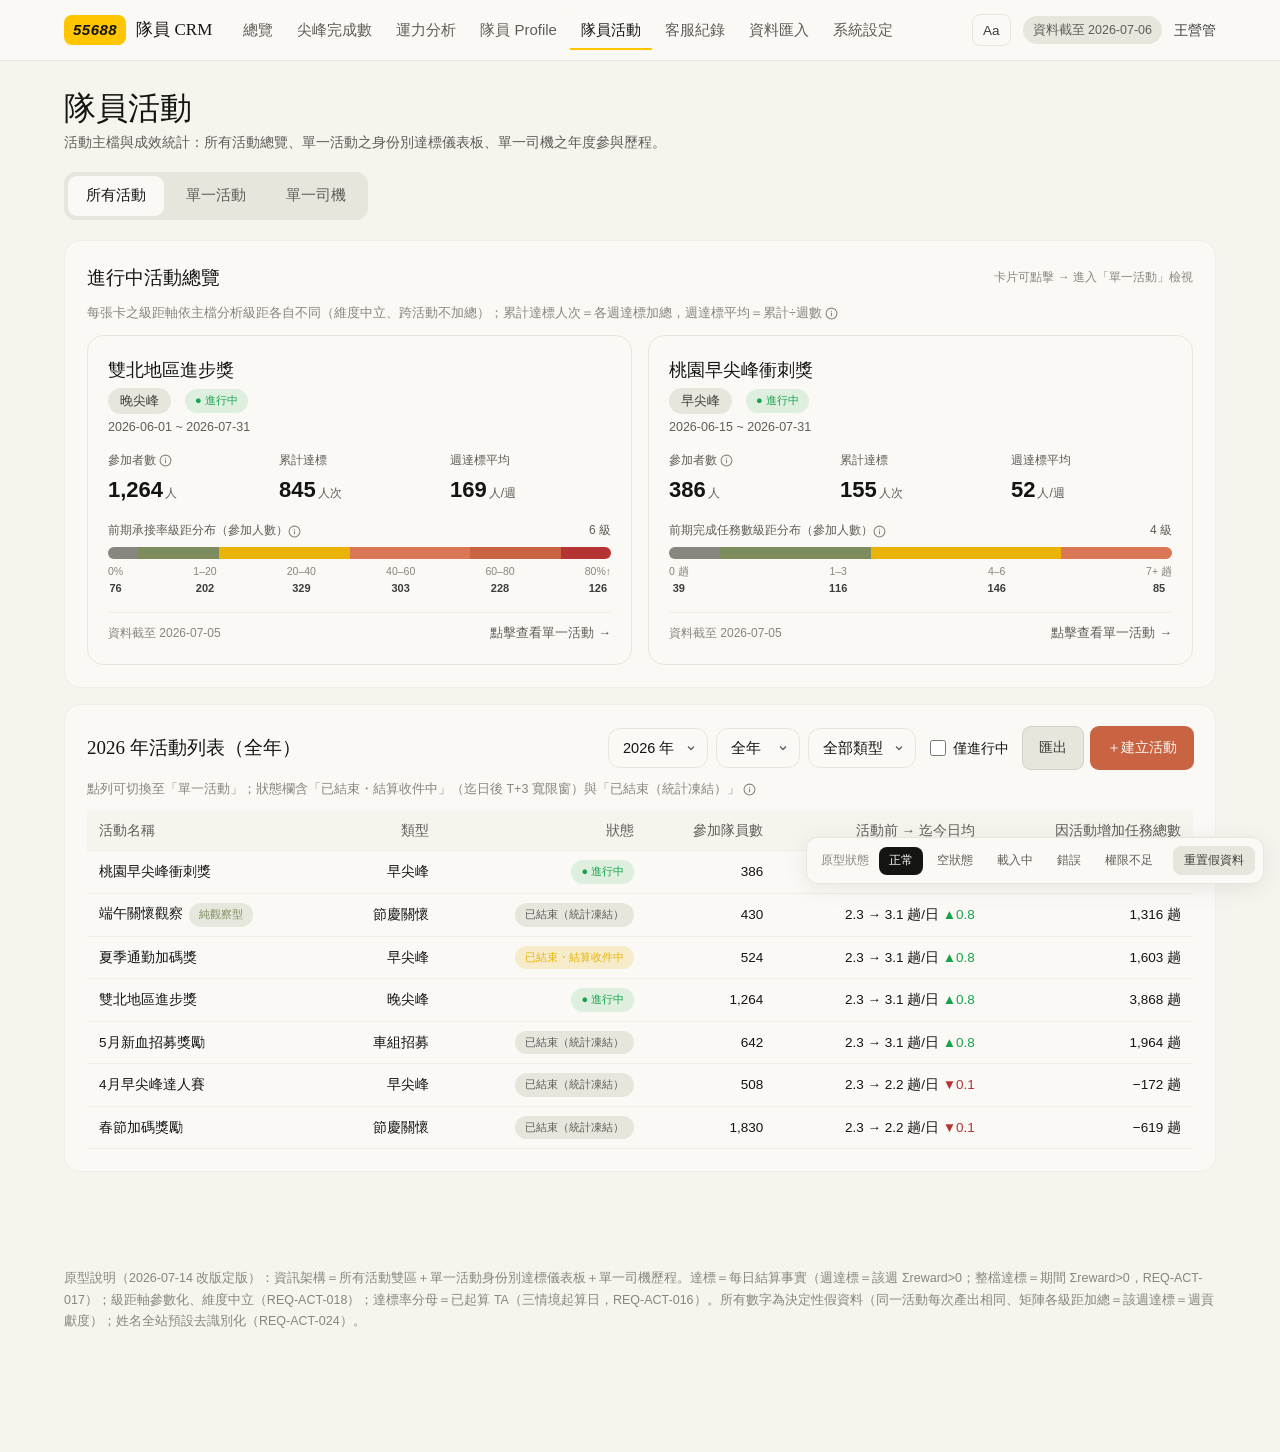
==== commit 28cfc938: "v24：級距歸屬改前期快照＋級距移動分析交叉表上線＋摘要卡資料未完整標籤移除（0 桶帶動軌跡、級距整列下鑽、overview 達標數同步）" ====
--- a/pages/activity.html
+++ b/pages/activity.html
@@ -156,6 +156,10 @@
 
   table.wk-matrix th, table.wk-matrix td { text-align: center; padding: 8px 8px; }
   table.wk-matrix th:first-child, table.wk-matrix td:first-child { text-align: left; white-space: nowrap; position: sticky; left: 0; z-index: 2; background: var(--surface); box-shadow: 2px 0 0 var(--border-soft); }
+  .wk-matrix td.tier-cell { cursor: pointer; border-radius: 8px; transition: background var(--motion-fast), box-shadow var(--motion-fast); }
+  .wk-matrix td.tier-cell:hover { box-shadow: inset 0 0 0 1px rgba(201,100,66,.4), inset 0 0 0 999px rgba(201,100,66,.12); }
+  .wk-matrix td.tier-cell:focus-visible { outline: none; box-shadow: inset var(--focus-ring); }
+  .wk-matrix tr.row-hi td.tier-cell:hover { box-shadow: inset 0 0 0 1px rgba(201,100,66,.4), inset 0 0 0 999px rgba(201,100,66,.18); }
   .wk-matrix td.cell { cursor: pointer; border-radius: 8px; transition: background var(--motion-fast); white-space: nowrap; }
   .wk-matrix td.cell:hover { background: rgba(201,100,66,.12); box-shadow: inset 0 0 0 1px rgba(201,100,66,.4); }
   .wk-matrix td.cell:focus-visible { outline: none; box-shadow: inset var(--focus-ring); }
@@ -223,9 +227,25 @@
   .stat-card .k { font-size: 13px; color: var(--muted); display: flex; align-items: center; gap: 4px; }
   .stat-card .v { font-size: 22px; font-weight: 600; margin-top: 4px; font-variant-numeric: tabular-nums; }
   .stat-card .sub { font-size: 12px; color: var(--meta); margin-top: 6px; line-height: 1.5; }
-  .mig-grid { display: grid; grid-template-columns: 1.3fr 1fr; gap: 20px; }
-  .mig-grid > * { min-width: 0; }
-  @media (max-width: 700px) { .mig-grid { grid-template-columns: 1fr; } }
+  /* 級距移動分析（前期→期間交叉表，REQ-ACT-014 2026-07-15 改版） */
+  .mv-kpis { display: flex; gap: 10px; flex-wrap: wrap; margin: 6px 0 12px; }
+  .mv-chip { display: inline-flex; align-items: baseline; gap: 6px; background: var(--surface-warm); border: 1px solid var(--border-soft); border-radius: 10px; padding: 7px 12px; font-size: 12.5px; color: var(--fg-2); }
+  .mv-chip b { font-size: 16px; font-variant-numeric: tabular-nums; }
+  .mv-chip-up { background: rgba(47,133,90,.08); border-color: rgba(47,133,90,.25); }
+  .mv-chip-up b { color: #2f855a; }
+  .mv-chip-down { background: rgba(176,58,46,.06); border-color: rgba(176,58,46,.2); }
+  .mv-chip-down b { color: #b03a2e; }
+  .mv-sub { font-size: 11.5px; color: var(--muted); }
+  table.mv-matrix th, table.mv-matrix td { text-align: center; padding: 7px 8px; font-size: 12.5px; }
+  table.mv-matrix th:first-child, table.mv-matrix td:first-child { text-align: left; white-space: nowrap; position: sticky; left: 0; z-index: 2; background: var(--surface); box-shadow: 2px 0 0 var(--border-soft); }
+  table.mv-matrix td.mv-diag { background: var(--surface-warm); font-weight: 600; }
+  table.mv-matrix td.mv-up { background: rgba(47,133,90,.09); color: #2f855a; font-weight: 600; }
+  table.mv-matrix td.mv-down { background: rgba(176,58,46,.06); color: #b03a2e; }
+  table.mv-matrix td.mv-zero { color: var(--meta); font-weight: 400; opacity: .65; }
+  .mv-lg { font-weight: 600; }
+  .mv-lg-diag { color: var(--fg-2); }
+  .mv-lg-up { color: #2f855a; }
+  .mv-lg-down { color: #b03a2e; }
 
   /* 參加清單控制列 + 下鑽 chip */
   .ptable-controls { display: flex; gap: 10px; align-items: center; flex-wrap: wrap; justify-content: space-between; margin-bottom: 12px; }
@@ -613,13 +633,14 @@
       zeroNote: '無資料＝0 元、歸最低桶' }
   };
 
-  /* ── 硬編碼矩陣（雙北照 PPT 轉錄、各級距加總＝週達標；多元/試跑由矩陣反推確保自洽） ── */
+  /* ── 硬編碼矩陣（雙北以 PPT 轉錄為基礎、各級距加總＝週達標；多元/試跑由矩陣反推確保自洽；
+        0 桶列依 2026-07-15 前期快照口徑補正——出身 0 者被活動帶動達標、逐週漸增） ── */
   var MATRIX_DATA = {
-    'ACT-2026-06A|小黃': [[0,0,0,0,0],[1,12,7,9,11],[13,25,17,22,19],[18,27,12,33,27],[23,25,12,29,21],[28,31,22,33,27]],
-    'ACT-2026-06A|多元': [[0,0,0,0,0],[2,5,4,3,6],[8,11,9,10,12],[10,14,8,15,12],[12,13,7,14,11],[9,11,8,12,10]],
-    'ACT-2026-06A|多元試跑': [[0,0,0,0,0],[1,2,1,2,2],[3,4,3,4,3],[3,4,2,4,3],[2,3,2,3,2],[2,2,1,2,2]],
-    'ACT-2026-06B|小黃': [[0,0,0],[8,11,9],[14,18,15],[10,13,12]],
-    'ACT-2026-06B|多元': [[0,0,0],[3,4,3],[5,6,5],[3,4,4]]
+    'ACT-2026-06A|小黃': [[2,4,5,7,9],[1,12,7,9,11],[13,25,17,22,19],[18,27,12,33,27],[23,25,12,29,21],[28,31,22,33,27]],
+    'ACT-2026-06A|多元': [[1,1,2,3,4],[2,5,4,3,6],[8,11,9,10,12],[10,14,8,15,12],[12,13,7,14,11],[9,11,8,12,10]],
+    'ACT-2026-06A|多元試跑': [[0,1,1,1,2],[1,2,1,2,2],[3,4,3,4,3],[3,4,2,4,3],[2,3,2,3,2],[2,2,1,2,2]],
+    'ACT-2026-06B|小黃': [[1,2,3],[8,11,9],[14,18,15],[10,13,12]],
+    'ACT-2026-06B|多元': [[0,1,1],[3,4,3],[5,6,5],[3,4,4]]
   };
 
   /* ══════════════ 活動主檔（決定性；含新欄位：tierDim/observeOnly/taSplit/對象條件/描述性欄位） ══════════════ */
@@ -726,7 +747,11 @@
     for (var w = 0; w < nW; w++) {
       var tta = tierTAof(taWeekly[w], dim);
       for (var t2 = 0; t2 < nT; t2++) {
-        if (t2 === 0) { mat[0][w] = 0; continue; } // 最低桶（0 活動）無獎勵→0 達標
+        if (t2 === 0) { // 前期快照口徑：0 出身者被活動帶動、逐週漸增（2026-07-15 拍板）
+          var r0 = 0.015 + w * 0.012 + (rnd(s, w * 10) - 0.5) * 0.01;
+          mat[0][w] = Math.max(0, Math.min(Math.round(tta[0] * Math.max(0.005, r0)), tta[0]));
+          continue;
+        }
         var baseRate = Math.min(0.05 + t2 * 0.055 + w * 0.012, 0.62);
         var noise = (rnd(s, w * 10 + t2) - 0.5) * 0.10;
         var hit = Math.round(tta[t2] * Math.max(0.01, baseRate + noise));
@@ -811,18 +836,16 @@
     document.getElementById('ongoing-note').innerHTML = '每張卡之級距軸依主檔分析級距各自不同（維度中立、跨活動不加總）；累計達標人次＝各週達標加總，週達標平均＝累計÷週數 ' + CRM.infoIcon('各卡指標一律逐活動獨立計算、不跨活動加總（不同活動之級距軸／時段口徑互異，REQ-ACT-021）');
     host.innerHTML = list.map(function (a) {
       var d = buildDash(a), dim = d.dim;
-      var incomplete = a.end > ACT_DATA_CUTOFF;
       return '<div class="sum-card" data-go="' + a.id + '" role="button" tabindex="0" aria-label="開啟 ' + a.name + ' 單一活動檢視">' +
         '<div class="sc-head"><div><div class="sc-name">' + a.name + '</div>' +
         '<div class="sc-meta"><span class="type-chip">' + a.type + '</span><span class="act-badge ongoing">● 進行中</span>' +
-        (incomplete ? '<span class="act-badge warn">資料未完整' + CRM.infoIcon('資料截至 ' + ACT_DATA_CUTOFF + ' 早於活動迄日 ' + a.end + '，活動期間尚未完整涵蓋（REQ-ACT-007）') + '</span>' : '') +
         '</div><div class="sc-meta">' + a.start + ' ~ ' + a.end + '</div></div></div>' +
         '<div class="sc-nums">' +
         '<div class="sc-num"><div class="k">參加者數 ' + CRM.infoIcon('截至最新週之已起算 TA 數（分群圈選＋報名匯入＋結算補入去重，REQ-ACT-015）') + '</div><div class="v">' + CRM.fmt(d.aggTA) + '<span class="u">人</span></div></div>' +
         '<div class="sc-num"><div class="k">累計達標</div><div class="v">' + CRM.fmt(d.aggCumHit) + '<span class="u">人次</span></div></div>' +
         '<div class="sc-num"><div class="k">週達標平均</div><div class="v">' + CRM.fmt(d.aggWeekAvg) + '<span class="u">人/週</span></div></div>' +
         '</div>' +
-        '<div><div class="sc-dist-label"><span>' + dim.name + '級距分布（參加人數）' + CRM.infoIcon('該活動參加者依主檔分析級距之人數分布（最新週歸屬；Word 1.a 各級距參加隊員人數）——段寬＝占比、刻度下為人數，hover 各段看人數＋佔比') + '</span><span>' + dim.labels.length + ' 級</span></div>' + distBarHtml(dim, d.aggTierTAfinal) + '</div>' +
+        '<div><div class="sc-dist-label"><span>前期' + dim.name + '級距分布（參加人數）' + CRM.infoIcon('該活動參加者依主檔分析級距之「前期快照」人數分布（活動開始前表現定桶，REQ-ACT-013；Word 1.a 各級距參加隊員人數）——段寬＝占比、刻度下為人數，hover 各段看人數＋佔比') + '</span><span>' + dim.labels.length + ' 級</span></div>' + distBarHtml(dim, d.aggTierTAfinal) + '</div>' +
         '<div class="sum-foot"><span class="sum-asof">資料截至 ' + ACT_DATA_CUTOFF + '</span><span class="sum-cta">點擊查看單一活動 →</span></div>' +
         '</div>';
     }).join('');
@@ -963,7 +986,7 @@
 
     // 純觀察型：無獎勵結算（REQ-ACT-017）
     if (a.observeOnly) {
-      html += '<div class="empty-box" style="text-align:left">本活動為<strong>純觀察型活動</strong>，無獎勵結算設計，達標與獎勵相關欄位一律顯示「<strong>—（無獎勵結算）</strong>」，不得以 0% 呈現 ' + CRM.infoIcon('達標＝Σreward>0；無結算檔者達標無從判定，故顯示「—」（REQ-ACT-017）') + '。<br>任務成效（前後任務數／級距遷移）仍可於下方次要分析檢視。</div>';
+      html += '<div class="empty-box" style="text-align:left">本活動為<strong>純觀察型活動</strong>，無獎勵結算設計，達標與獎勵相關欄位一律顯示「<strong>—（無獎勵結算）</strong>」，不得以 0% 呈現 ' + CRM.infoIcon('達標＝Σreward>0；無結算檔者達標無從判定，故顯示「—」（REQ-ACT-017）') + '。<br>任務成效（四軸前後對照）仍可於下方次要分析檢視。</div>';
       html += legacyHtml(a, d, p, true);
       host.innerHTML = html;
       bindLegacy(a, d);
@@ -982,8 +1005,8 @@
 
     // ② 左右雙欄：矩陣 / 週貢獻度
     html += '<div class="dash-cols">' +
-      '<div class="dash-panel"><div class="dp-title">各' + dim.name + '級距單週達標情況 <span class="soft-label">（達標數 / 參加人數・達標率，格可點下鑽）</span></div>' +
-      '<div class="panel-note" style="margin:2px 0 10px">級距軸＝主檔設定（本活動：' + dim.name + '）；格內達標率分母＝該週該級距已起算 TA</div>' +
+      '<div class="dash-panel"><div class="dp-title">各' + dim.name + '級距單週達標情況 <span class="soft-label">（達標數 / 參加人數・達標率，格或級距列可點下鑽）</span></div>' +
+      '<div class="panel-note" style="margin:2px 0 10px">級距軸＝主檔設定（本活動：' + dim.name + '）；級距歸屬＝前期快照定桶；格內達標率分母＝該週該級距已起算 TA　' + CRM.infoIcon('前期快照（2026-07-15 拍板，取代逐週歸屬）：每位參加者以「活動層前期視窗」（活動起始日往前等長鏡像）的' + dim.name + '一次定桶、整檔固定——每一列都是固定同一群人，呈現被活動逐週帶動的軌跡；活動期間的級距移動見下方「級距移動分析」。歷史週數字不因事後查看變動；僅結算寬限窗補件、名單補正、起算日調整會回溯重算（皆寫審計），寬限窗結束＝統計凍結（REQ-ACT-013／016／017）') + '</div>' +
       '<div class="chart-wrap">' + matrixHtml(a, d, p) + '</div>' +
       matrixNote(dim, p) + '</div>' +
       '<div class="dash-panel"><div class="dp-title">週貢獻度表現 <span class="soft-label">' + idn + '單週達標人數</span></div>' +
@@ -991,8 +1014,11 @@
       '<div class="chart-wrap" style="margin-top:12px">' + contribTableHtml(a, d, idn) + '</div></div>' +
       '</div>';
 
+    // ③′ 級距移動分析（REQ-ACT-014 2026-07-15 改版）
+    html += '<div class="dash-panel" style="margin-bottom:20px"><div class="dp-title">級距移動分析 <span class="soft-label">前期 → 活動期間・誰被帶動到哪</span> ' + CRM.infoIcon('取代原「參加者級距遷移（上線天數）」：維度跟隨主檔分析級距（本活動：' + dim.name + '）；列＝前期快照定桶（同矩陣口徑）、欄＝活動期間整段表現分桶。矩陣列固定不動、移動在此呈現（REQ-ACT-014，2026-07-15 拍板）') + '</div>' + moveHtml(a, d, idn) + '</div>';
+
     // ④ 各級距達標佔比
-    html += '<div class="dash-panel" style="margin-bottom:20px"><div class="dp-title">各級距達標佔比 <span class="soft-label">該級距達標數 ÷ 全體達標數</span> ' + CRM.infoIcon('逐週級距歸屬後之整檔加總佔比（REQ-ACT-013④）') + '</div>' + tierShareHtml(dim, p) + '</div>';
+    html += '<div class="dash-panel" style="margin-bottom:20px"><div class="dp-title">各級距達標佔比 <span class="soft-label">該級距達標數 ÷ 全體達標數</span> ' + CRM.infoIcon('級距＝前期快照（出身桶）：該出身級距之達標人次 ÷ 全體達標人次，整檔加總（REQ-ACT-013④）') + '</div>' + tierShareHtml(dim, p) + '</div>';
 
     // ⑤ 三點結論
     html += '<div class="panel-note" style="display:flex;align-items:center;gap:8px;margin:0 0 10px"><span class="rule-tag">🤖 規則式自動產生</span> 取自 KPI 與矩陣之機算重點，非人工撰寫、非生成式 AI</div>' +
@@ -1017,7 +1043,7 @@
     var hiIdx = p.nT - 1;
     for (var t = 0; t < p.nT; t++) {
       var isHi = (t === hiIdx);
-      html += '<tr' + (isHi ? ' class="row-hi"' : '') + '><td>' + (isHi ? '<span class="star">★</span> ' : '') + dim.labels[t] + (t === 0 ? '<span class="soft-label">（' + (dim === DIMS.accept ? '含空值' : '無資料') + '）</span>' : '') + '</td>';
+      html += '<tr' + (isHi ? ' class="row-hi"' : '') + '><td class="tier-cell" tabindex="0" role="button" data-t="' + t + '" aria-label="' + dim.labels[t] + '：整列下鑽（不限週）">' + (isHi ? '<span class="star">★</span> ' : '') + dim.labels[t] + (t === 0 ? '<span class="soft-label">（' + (dim === DIMS.accept ? '含空值' : '無資料') + '）</span>' : '') + '</td>';
       for (var w = 0; w < weeks.length; w++) {
         var hit = p.matrix[t][w], tta = p.tierTAweek[w][t];
         var rate = tta > 0 ? Math.round(hit / tta * 1000) / 10 : null;
@@ -1031,11 +1057,16 @@
   function matrixNote(dim, p) {
     var hiRow = p.matrix[p.nT - 1], hiFirst = hiRow[0];
     var mn = Math.min.apply(null, hiRow), mx = Math.max.apply(null, hiRow);
-    return '<div class="matrix-note"><span class="star">★</span> 最高級距（' + dim.labels[p.nT - 1] + '）首週 <b>' + hiFirst + '</b> 人達標，各週落在 <b>' + mn + '–' + mx + '</b> 人；此列人數少但達標率相對高，屬主要達標來源之一。</div>';
+    return '<div class="matrix-note"><span class="star">★</span> 最高級距（' + dim.labels[p.nT - 1] + '）首週 <b>' + hiFirst + '</b> 人達標，各週落在 <b>' + mn + '–' + mx + '</b> 人；此列人數少但達標率相對高，屬主要達標來源之一。' + (p.tierSum[0] > 0 ? ' 最低級距（' + dim.labels[0] + '）出身者整檔已有 <b>' + CRM.fmt(p.tierSum[0]) + '</b> 人次被帶動達標＝活動驅動力證據。' : '') + '</div>';
   }
   function bindMatrix(a, d) {
     document.querySelectorAll('#dash-body .wk-matrix td.cell').forEach(function (td) {
       function fire() { drillTo(a, Number(td.dataset.t), Number(td.dataset.w)); }
+      td.addEventListener('click', fire);
+      td.addEventListener('keydown', function (e) { if (e.key === 'Enter' || e.key === ' ') { e.preventDefault(); fire(); } });
+    });
+    document.querySelectorAll('#dash-body .wk-matrix td.tier-cell').forEach(function (td) {
+      function fire() { drillTo(a, Number(td.dataset.t), null); }
       td.addEventListener('click', fire);
       td.addEventListener('keydown', function (e) { if (e.key === 'Enter' || e.key === ' ') { e.preventDefault(); fire(); } });
     });
@@ -1101,7 +1132,7 @@
     var weekTotal = p.weekReward.reduce(function (x, y) { return x + y; }, 0);
     var weekRows = p.weekReward.map(function (v, w) { return '<tr><td>' + d.weeks[w].label + '</td><td>$' + CRM.fmt(v) + '</td><td>' + (weekTotal > 0 ? pct1(v / weekTotal * 100) : '—') + '</td></tr>'; }).join('');
     return '<section class="panel" style="margin-top:16px"><div class="panel-title">獎勵發放（' + oneState.identity + '）' +
-      CRM.infoIcon('每日結算為唯一真相、系統只彙總不試算；各級距發放＝每筆結算金額依「結算日所屬週×該隊員該週級距」歸屬後加總（逐週歸屬，REQ-ACT-020）') + '</div>' +
+      CRM.infoIcon('每日結算為唯一真相、系統只彙總不試算；各級距發放＝每筆結算金額依該隊員之前期級距快照歸戶加總（2026-07-15 拍板改快照口徑，與矩陣一致；REQ-ACT-020）') + '</div>' +
       '<div class="reward-top"><div><div class="soft-label">總發放（Σreward_amount）</div><div class="reward-total">$' + CRM.fmt(p.totalReward) + '</div></div>' +
       '<div class="soft-label">資料截至 ' + asof + '・' + (st.key === 'grace' ? '已結束・結算收件中' : st.key === 'frozen' ? '已結束（統計凍結）' : '進行中・每日結算 T+1') + '</div></div>' +
       '<div class="reward-cols">' +
@@ -1138,22 +1169,54 @@
     }).join('') + '</div>';
   }
 
-  /* ── 參加者級距遷移（上線天數，REQ-ACT-014；收合） ── */
-  function migrationHtml(a) {
-    var s = seedOf(a.id + '|mig'); function r(k) { return rnd(s, k); }
-    var reactivated = Math.round(a.taTotal * (0.06 + r(1) * 0.05));
-    var churned = Math.round(a.taTotal * (0.04 + r(2) * 0.04));
-    var net = [Math.round((r(3) - 0.4) * 60), Math.round((r(4) - 0.3) * 50), Math.round((r(5) - 0.2) * 40)];
-    var labels = ['1–10 天', '11–20 天', '21+ 天'];
-    return '<div class="mig-grid"><div class="stat-grid" style="grid-template-columns:1fr">' +
-      '<div class="stat-card"><div class="k">重新啟動 ' + CRM.infoIcon('前期 0 天 → 活動期間有上線') + '</div><div class="v delta-pos">+' + CRM.fmt(reactivated) + ' 人</div></div>' +
-      '<div class="stat-card"><div class="k">流失 ' + CRM.infoIcon('前期有上線 → 活動期間 0 天') + '</div><div class="v delta-neg">−' + CRM.fmt(churned) + ' 人</div></div></div>' +
-      '<div class="stat-card"><div class="k">各級距淨增減</div><div class="v" style="font-size:14px;line-height:2">' +
-      labels.map(function (lb, i) { var n = net[i], cls = n > 0 ? 'delta-pos' : (n < 0 ? 'delta-neg' : 'delta-zero'); return lb + '：<span class="' + cls + '">' + (n > 0 ? '+' : '') + CRM.fmt(n) + '</span>'; }).join('<br>') +
-      '</div></div></div>';
-  }
-
-  /* ── 參加隊員清單（REQ-ACT-003；含起算日/當週級距/來源，報名方式收進起算日 ⓘ——2026-07-15 使用者走查拿掉獨立欄；決定性生成） ── */
+  /* ── 級距移動分析（REQ-ACT-014 2026-07-15 改版：前期→期間交叉表，取代原上線天數遷移視圖） ── */
+  function moveMatrixOf(a, idn, rowSums) {
+    var nT = rowSums.length, s = seedOf(a.id + '|' + idn + '|mv'), M = [];
+    for (var f = 0; f < nT; f++) {
+      var n = rowSums[f], w = [], t;
+      for (t = 0; t < nT; t++) {
+        var dlt = t - f, base;
+        if (f === 0) base = dlt === 0 ? 0.52 : (dlt === 1 ? 0.26 : (dlt === 2 ? 0.13 : (dlt === 3 ? 0.06 : 0.03)));
+        else base = dlt === 0 ? 0.62 : (dlt === 1 ? 0.19 : (dlt === 2 ? 0.05 : (dlt === -1 ? 0.09 : (dlt < -1 ? 0.02 : 0.015))));
+        w.push(Math.max(0.001, base + (rnd(s, f * 10 + t) - 0.5) * 0.04));
+      }
+      var sw = 0; for (t = 0; t < nT; t++) sw += w[t];
+      var row = [], used = 0;
+      for (t = 0; t < nT; t++) { var v = Math.floor(n * w[t] / sw); row.push(v); used += v; }
+      row[f] += n - used;
+      M.push(row);
+    }
+    return M;
+  }
+  function moveHtml(a, d, idn) {
+    var dim = d.dim, p = d.per[idn], nT = p.nT;
+    var rowSums = tierTAof(p.taFinal, dim);
+    var M = moveMatrixOf(a, idn, rowSums);
+    var up = 0, stay = 0, down = 0, lowUp = 0, drop0 = 0;
+    for (var f = 0; f < nT; f++) for (var t = 0; t < nT; t++) {
+      if (t > f) up += M[f][t]; else if (t === f) stay += M[f][t]; else down += M[f][t];
+      if (f === 0 && t > 0) lowUp += M[f][t];
+      if (f > 0 && t === 0) drop0 += M[f][t];
+    }
+    var kpi = '<div class="mv-kpis">' +
+      '<span class="mv-chip mv-chip-up">上移 <b>' + CRM.fmt(up) + '</b> 人<span class="mv-sub">其中 ' + dim.labels[0] + ' 出身 ' + CRM.fmt(lowUp) + ' 人</span></span>' +
+      '<span class="mv-chip">持平 <b>' + CRM.fmt(stay) + '</b> 人</span>' +
+      '<span class="mv-chip mv-chip-down">下移 <b>' + CRM.fmt(down) + '</b> 人<span class="mv-sub">其中落入最低桶 ' + CRM.fmt(drop0) + ' 人</span></span></div>';
+    var head = '<tr><th>前期＼期間</th>' + dim.ticks.map(function (tk) { return '<th>' + tk + '</th>'; }).join('') + '</tr>';
+    var body = '';
+    for (var f2 = 0; f2 < nT; f2++) {
+      body += '<tr><td>' + dim.labels[f2] + ' <span class="soft-label">' + CRM.fmt(rowSums[f2]) + ' 人</span></td>';
+      for (var t2 = 0; t2 < nT; t2++) {
+        var v2 = M[f2][t2], cls = t2 === f2 ? 'mv-diag' : (t2 > f2 ? 'mv-up' : 'mv-down');
+        body += '<td class="' + cls + (v2 === 0 ? ' mv-zero' : '') + '" title="前期 ' + dim.labels[f2] + ' → 期間 ' + dim.labels[t2] + '：' + CRM.fmt(v2) + ' 人">' + CRM.fmt(v2) + '</td>';
+      }
+      body += '</tr>';
+    }
+    return kpi + '<div class="chart-wrap"><table class="mv-matrix" aria-label="級距移動分析：前期→活動期間交叉表"><thead>' + head + '</thead><tbody>' + body + '</tbody></table></div>' +
+      '<div class="panel-note" style="margin:8px 0 0">列＝前期快照級距（人數固定）、欄＝活動期間整段' + dim.name + '之分桶；<span class="mv-lg mv-lg-diag">對角線＝持平</span>、<span class="mv-lg mv-lg-up">右側＝上移</span>、<span class="mv-lg mv-lg-down">左側＝下移</span>。例：首列＝' + dim.labels[0] + ' 出身者活動期間被帶動到哪一級。</div>';
+  }
+
+  /* ── 參加隊員清單（REQ-ACT-003；含起算日/前期級距（快照口徑）/來源，報名方式收進起算日 ⓘ——2026-07-15 使用者走查拿掉獨立欄；決定性生成） ── */
   var ENROLL = ['預先報名', '外撥同意-次週', '外撥同意-即刻'];
   var SURNAMES = ['王', '林', '張', '李', '陳', '黃', '吳', '劉', '蔡', '楊'];
   var GIVEN = ['志明', '淑惠', '建宏', '雅婷', '俊傑', '美玲', '文雄', '麗華', '家豪', '怡君'];
@@ -1177,7 +1240,7 @@
       var before = Math.round((2 + r(5) * 4) * 10) / 10;
       var delta = Math.round((r(6) - 0.3) * 4 * 10) / 10;
       var after = Math.max(0, Math.round((before + delta) * 10) / 10);
-      var tier = 1 + Math.floor(r(7) * (nT - 1)); // 非 0 桶
+      var tier = i % 9 === 0 ? 0 : 1 + Math.floor(r(7) * (nT - 1)); // 前期快照定桶；含最低桶出身示範筆（被帶動達標情境）
       var wholeHit = !a.observeOnly && !lateExcluded && r(8) < (0.35 + tier * 0.09);
       var cumReward = wholeHit ? (Math.round((dim.bonus[tier] * (1 + Math.floor(r(9) * 4))) / 50) * 50) : 0;
       list.push({
@@ -1205,13 +1268,13 @@
     var totalPages = Math.max(1, Math.ceil(list.length / oneState.pageSize));
     if (oneState.page > totalPages) oneState.page = totalPages;
     var rows = list.slice((oneState.page - 1) * oneState.pageSize, oneState.page * oneState.pageSize);
-    var chip = oneState.drill ? '<span class="filter-chip">下鑽篩選：' + dim.labels[oneState.drill.t] + ' × ' + d.weeks[oneState.drill.w].label + '<button type="button" id="drill-clear" aria-label="清除下鑽篩選">✕</button></span>' : '';
+    var chip = oneState.drill ? '<span class="filter-chip">下鑽篩選：' + dim.labels[oneState.drill.t] + (oneState.drill.w == null ? '（不限週）' : ' × ' + d.weeks[oneState.drill.w].label) + '<button type="button" id="drill-clear" aria-label="清除下鑽篩選">✕</button></span>' : '';
     var handoffBtn = '<button class="btn btn-sm" type="button" id="btn-seg-handoff" title="需 profile.view 權限（原型以已授權管理者視角預覽）">帶入分群篩選 →</button>';
     var thHit = a.observeOnly ? '' : '<th>整檔達標</th><th>累計獲獎</th>';
     var tbl = '<div class="ptable-controls"><div style="display:flex;gap:8px;align-items:center;flex-wrap:wrap">' + chip +
       '<div class="search-input" style="min-width:180px"><svg width="15" height="15" viewBox="0 0 24 24" fill="none" stroke="currentColor" stroke-width="2" aria-hidden="true"><circle cx="11" cy="11" r="8"/><path d="m21 21-4.35-4.35"/></svg><input id="p-search" type="search" placeholder="搜尋隊編或姓名" aria-label="搜尋參加隊員"></div></div>' +
       '<div style="display:flex;gap:8px;align-items:center">' + handoffBtn + '<div class="pagination" id="p-pager"></div></div></div>' +
-      '<div class="chart-wrap"><table aria-label="參加隊員清單"><thead><tr><th>隊編</th><th>姓名</th><th>起算日</th><th>來源</th><th>前期日均</th><th>迄今日均</th><th>變化</th><th>當週級距</th>' + thHit + '<th>Profile</th></tr></thead><tbody>';
+      '<div class="chart-wrap"><table aria-label="參加隊員清單"><thead><tr><th>隊編</th><th>姓名</th><th>起算日</th><th>來源</th><th>前期日均</th><th>迄今日均</th><th>變化</th><th>前期級距</th>' + thHit + '<th>Profile</th></tr></thead><tbody>';
     if (!rows.length) tbl += '<tr><td colspan="11" style="text-align:center;color:var(--meta)">查無符合條件之隊員</td></tr>';
     rows.forEach(function (pp) {
       var dcls = pp.delta > 0 ? 'delta-pos' : (pp.delta < 0 ? 'delta-neg' : 'delta-zero');
@@ -1260,20 +1323,18 @@
     si.addEventListener('input', function () { oneState.q = this.value; oneState.page = 1; renderParticipantList(a, d); });
     var dc = document.getElementById('drill-clear'); if (dc) dc.addEventListener('click', function () { oneState.drill = null; renderParticipantList(a, d); });
     document.getElementById('btn-seg-handoff').addEventListener('click', function () {
-      handoffToSeg({ source: 'activity', activityId: a.id, activityName: a.name, identity: idn, week: oneState.drill ? d.weeks[oneState.drill.w].label : null, tier: oneState.drill ? dim.labels[oneState.drill.t] : null, kind: oneState.drill ? 'tier-cell' : 'list-filter' });
+      handoffToSeg({ source: 'activity', activityId: a.id, activityName: a.name, identity: idn, week: (oneState.drill && oneState.drill.w != null) ? d.weeks[oneState.drill.w].label : null, tier: oneState.drill ? dim.labels[oneState.drill.t] : null, kind: oneState.drill ? (oneState.drill.w == null ? 'tier-row' : 'tier-cell') : 'list-filter' });
     });
   }
 
-  /* ── 收合次要分析（四軸／級距遷移／參加隊員清單） ── */
+  /* ── 收合次要分析（四軸／參加隊員清單；級距遷移已升級為儀表板「級距移動分析」REQ-ACT-014） ── */
   function legacyHtml(a, d, p, observeOnly) {
-    return '<div class="legacy-wrap"><div class="legacy-hint">次要分析（沿用現有區塊、位置下移，REQ-ACT-012／014／003）</div>' +
+    return '<div class="legacy-wrap"><div class="legacy-hint">次要分析（沿用現有區塊、位置下移，REQ-ACT-012／003）</div>' +
       '<div class="legacy"><div class="legacy-head">四軸成效對照 <span class="legacy-badge">前期 vs 活動期間</span></div><div class="legacy-body" id="fouraxis-host"></div></div>' +
-      '<div class="legacy"><div class="legacy-head">參加者級距遷移 <span class="legacy-badge">上線天數</span></div><div class="legacy-body" id="mig-host"></div></div>' +
       '<div class="legacy" id="part-details"><div class="legacy-head">參加隊員清單 <span class="legacy-badge">可搜尋／分頁／下鑽</span></div><div class="legacy-body"><div id="part-list-host"></div></div></div></div>';
   }
   function bindLegacy(a, d) {
     var fa = document.getElementById('fouraxis-host'); if (fa) fa.innerHTML = fourAxisHtml(a);
-    var mg = document.getElementById('mig-host'); if (mg) mg.innerHTML = migrationHtml(a);
     renderParticipantList(a, d);
   }
   function drillTo(a, t, w) {
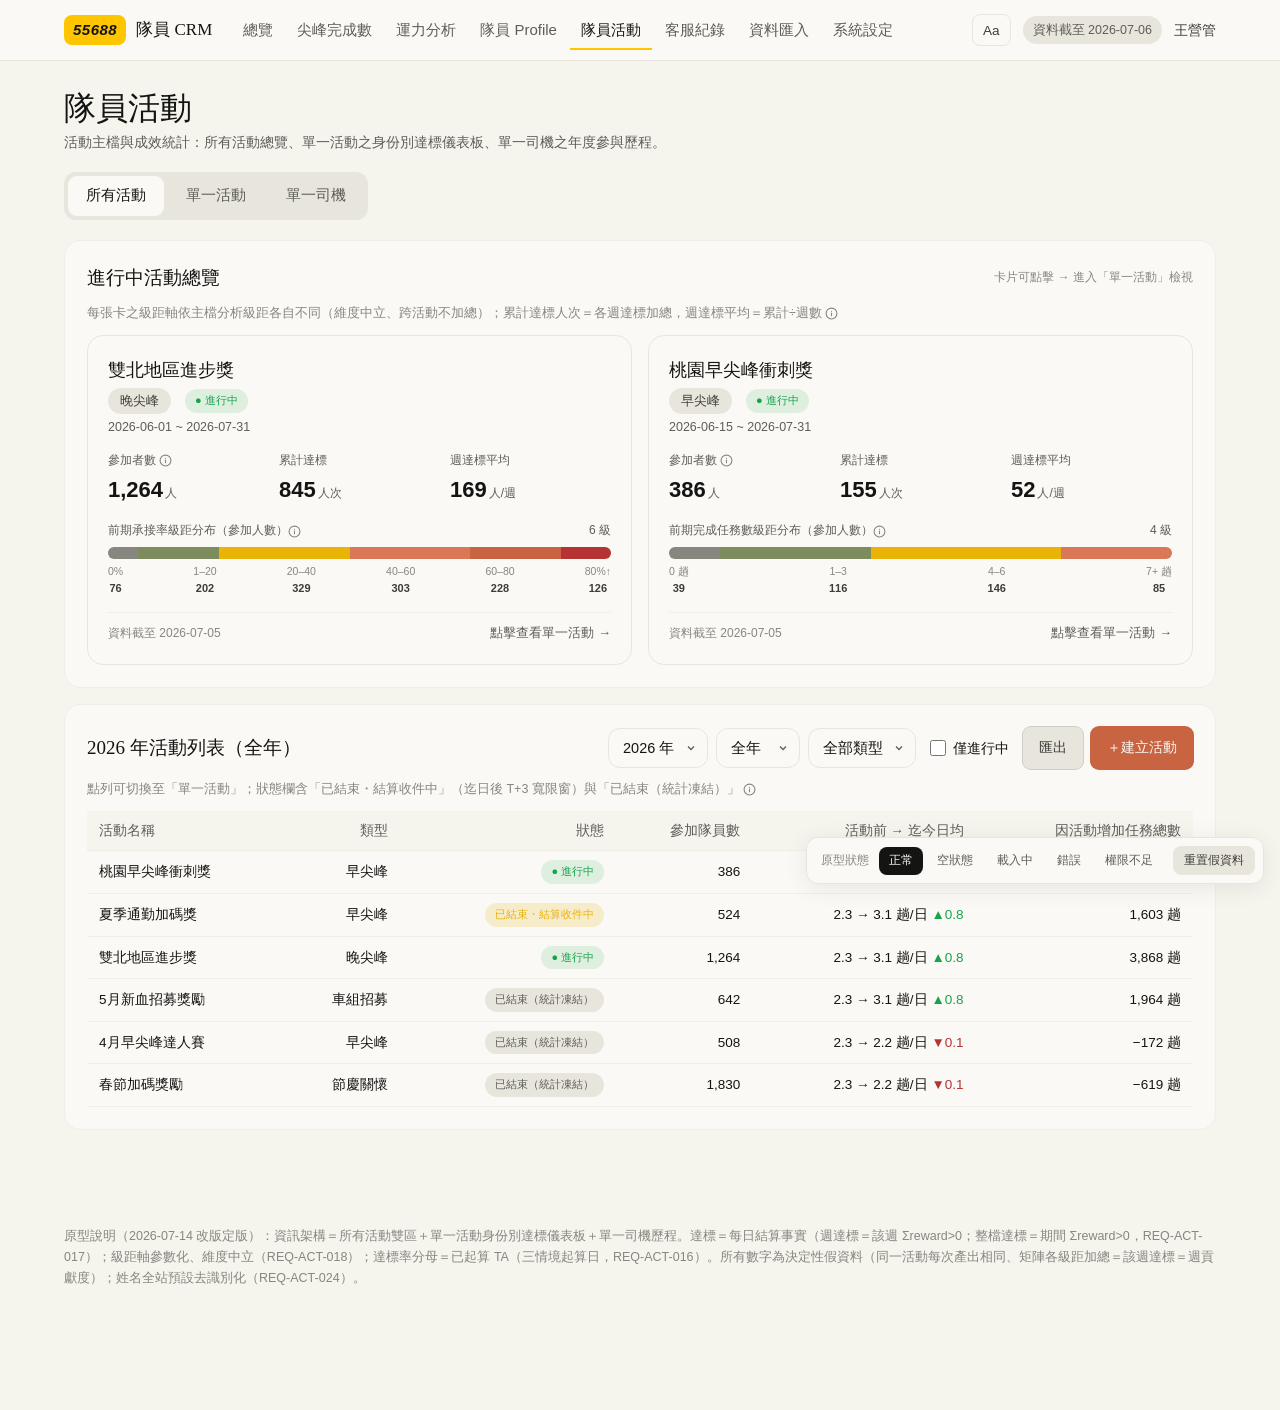
==== commit 74f58a28: "v26：純觀察型活動全移除（清單 6 檔）＋卡片 ⓘ tooltip 錨點修正（hover 不用 transform；資產 v29）" ====
--- a/pages/activity.html
+++ b/pages/activity.html
@@ -4,7 +4,7 @@
 <meta charset="utf-8">
 <meta name="viewport" content="width=device-width, initial-scale=1">
 <title>隊員活動｜55688 隊員 CRM</title>
-<link rel="stylesheet" href="../tokens.css?v=27">
+<link rel="stylesheet" href="../tokens.css?v=29">
 <link rel="icon" href="data:,">
 <style>
   * { box-sizing: border-box; margin: 0; padding: 0; }
@@ -62,6 +62,8 @@
   .grid-line { stroke: var(--border-soft); stroke-width: 1; }
 
   table { border-collapse: collapse; width: 100%; font-size: 13.5px; }
+  /* 凍結首欄表格改 separate 繪製模型：collapse＋sticky 於 Chrome 滾動會開接縫透出底下數字（2026-07-15 尖峰頁使用者回報，同構預防） */
+  table.wk-matrix, table.contrib, table.mv-matrix { border-collapse: separate; border-spacing: 0; }
   th, td { padding: 9px 12px; text-align: right; font-variant-numeric: tabular-nums; border-bottom: 1px solid var(--border); white-space: nowrap; }
   th { color: var(--muted); font-weight: 500; background: var(--bg); }
   th:first-child, td:first-child { text-align: left; }
@@ -77,7 +79,6 @@
   .act-badge.ongoing { background: rgba(23,163,74,.12); color: var(--success); }
   .act-badge.grace { background: rgba(234,179,8,.18); color: var(--warn); }
   .act-badge.frozen { background: var(--surface-warm); color: var(--muted); }
-  .act-badge.observe { background: rgba(125,140,92,.16); color: var(--chart-3); }
   .act-badge.warn { background: rgba(234,179,8,.18); color: var(--warn); }
   .type-chip { background: var(--surface-warm); color: var(--fg-2); border-radius: 9999px; padding: 3px 12px; font-size: 12.5px; white-space: nowrap; }
   .scope-chip { background: var(--surface-warm); color: var(--fg-2); border-radius: 9999px; padding: 3px 11px; font-size: 12px; white-space: nowrap; display: inline-block; }
@@ -95,8 +96,9 @@
   .summary-grid { display: grid; grid-template-columns: repeat(2, 1fr); gap: 16px; }
   .summary-grid > * { min-width: 0; }
   @media (max-width: 820px) { .summary-grid { grid-template-columns: 1fr; } }
-  .sum-card { background: var(--surface); border: 1px solid var(--border-soft); border-radius: 16px; padding: 20px; cursor: pointer; transition: box-shadow var(--motion-fast), transform var(--motion-fast), border-color var(--motion-fast); display: flex; flex-direction: column; gap: 14px; }
-  .sum-card:hover { box-shadow: var(--elev-raised); transform: translateY(-2px); border-color: #d1cfc5; }
+  /* hover 不用 transform：transform 會讓卡內 ⓘ tooltip 的 position:fixed 錨點跑掉（2026-07-15 使用者回報跑位），改純陰影浮起 */
+  .sum-card { background: var(--surface); border: 1px solid var(--border-soft); border-radius: 16px; padding: 20px; cursor: pointer; transition: box-shadow var(--motion-fast), border-color var(--motion-fast); display: flex; flex-direction: column; gap: 14px; }
+  .sum-card:hover { box-shadow: var(--elev-raised); border-color: #d1cfc5; }
   .sum-card:hover .sum-cta { color: var(--accent); }
   .sc-head { display: flex; align-items: flex-start; justify-content: space-between; gap: 10px; flex-wrap: wrap; }
   .sc-name { font-family: var(--font-display); font-weight: 500; font-size: 18px; }
@@ -145,7 +147,6 @@
   .pk.judge-mid .pk-value { color: var(--brand-55688-deep); }
   .pk.judge-good { background: rgba(23,163,74,.08); border-color: rgba(23,163,74,.4); }
   .pk.judge-good .pk-value, .pk.judge-good .pk-icon { color: var(--success); }
-  .pk.judge-na .pk-value { color: var(--muted); font-size: 19px; }
   .pk.judge-weak .pk-value, .pk.judge-limited .pk-value, .pk.judge-mid .pk-value, .pk.judge-good .pk-value { font-size: 21px; }
 
   .dash-cols { display: grid; grid-template-columns: 1.15fr 1fr; gap: 16px; margin-bottom: 20px; }
@@ -572,7 +573,7 @@
   </div>
 </div>
 
-<script src="../app.js?v=27"></script>
+<script src="../app.js?v=29"></script>
 <script>
 (function () {
   'use strict';
@@ -643,11 +644,11 @@
     'ACT-2026-06B|多元': [[0,1,1],[3,4,3],[5,6,5],[3,4,4]]
   };
 
-  /* ══════════════ 活動主檔（決定性；含新欄位：tierDim/observeOnly/taSplit/對象條件/描述性欄位） ══════════════ */
+  /* ══════════════ 活動主檔（決定性；含新欄位：tierDim/taSplit/對象條件/描述性欄位；純觀察型概念 2026-07-15 使用者拍板移除） ══════════════ */
   function mkAct(o) {
     var a = {
       id: o.id, name: o.name, type: o.type, start: o.start, end: o.end, region: o.region,
-      tierDim: o.tierDim, observeOnly: !!o.observeOnly,
+      tierDim: o.tierDim,
       taTotal: o.taTotal, taSplit: o.taSplit || null, emptyIdentities: o.emptyIdentities || [],
       scopeMode: o.scopeMode || 'all', scopeCustomSegs: [],
       baselineOverride: null, exclBase: o.exclBase || [], exclCurrent: o.exclCurrent || [],
@@ -681,9 +682,6 @@
     mkAct({ id: 'ACT-2026-04E', name: '4月早尖峰達人賽', type: '早尖峰', start: '2026-04-01', end: '2026-04-30',
       region: '桃園', tierDim: 'tasks', taTotal: 508, scopeMode: 'am',
       note: '早尖峰任務達人賽，統計已凍結。' }),
-    mkAct({ id: 'ACT-2026-06G', name: '端午關懷觀察', type: '節慶關懷', start: '2026-06-10', end: '2026-06-25',
-      region: '雙北', tierDim: 'online', taTotal: 430, observeOnly: true, scopeMode: 'all',
-      note: '純觀察型活動：僅追蹤上線與任務變化、無獎勵結算設計，達標欄顯示「—（無獎勵結算）」（REQ-ACT-017）。' }),
     mkAct({ id: 'ACT-2026-02F', name: '春節加碼獎勵', type: '節慶關懷', start: '2026-02-10', end: '2026-02-20',
       region: '雙北', tierDim: 'online', taTotal: 1830, scopeMode: 'all',
       note: '春節期間關懷加碼，統計已凍結。' })
@@ -761,7 +759,6 @@
     return mat;
   }
   function judge(rate) {
-    if (rate == null) return { t: '—', cls: 'na', icon: '⚪' };
     if (rate < 3) return { t: '偏弱', cls: 'weak', icon: '🔻' };
     if (rate < 10) return { t: '吸引力有限', cls: 'limited', icon: '⚠️' };
     if (rate < 25) return { t: '中等', cls: 'mid', icon: '➖' };
@@ -795,11 +792,11 @@
       var tierReward = matrix.map(function (row, t) { return row.reduce(function (x, y) { return x + y; }, 0) * dim.bonus[t]; });
       var weekReward = []; for (var w2 = 0; w2 < nW; w2++) { var wr = 0; for (var t3 = 0; t3 < nT; t3++) wr += matrix[t3][w2] * dim.bonus[t3]; weekReward.push(wr); }
       var settledReward = tierReward.reduce(function (x, y) { return x + y; }, 0);
-      var preStart = a.observeOnly ? 0 : (Math.round((900 + rnd(seedOf(a.id + idn), 3) * 4200) / 100) * 100);
+      var preStart = Math.round((900 + rnd(seedOf(a.id + idn), 3) * 4200) / 100) * 100;
       per[idn] = {
         taFinal: taFinal, taWeekly: taWeekly, matrix: matrix, tierTAweek: tierTAweek,
         weekHit: weekHit, weekRate: weekRate, tierSum: tierSum, cumHit: cumHit,
-        weekAvg: Math.round(cumHit / nWeeksActive), rateAvg: rateAvg, judge: judge(a.observeOnly ? null : rateAvg),
+        weekAvg: Math.round(cumHit / nWeeksActive), rateAvg: rateAvg, judge: judge(rateAvg),
         tierReward: tierReward, weekReward: weekReward, settledReward: settledReward, preStart: preStart,
         totalReward: settledReward + preStart, nT: nT
       };
@@ -902,7 +899,7 @@
       var dcls = tc.after > tc.before ? 'delta-pos' : (tc.after < tc.before ? 'delta-neg' : 'delta-zero');
       var dtxt = (tc.after > tc.before ? '▲' : tc.after < tc.before ? '▼' : '±') + Math.abs(Math.round((tc.after - tc.before) * 10) / 10);
       tbl += '<tr class="mrow" tabindex="0" data-act="' + a.id + '">' +
-        '<td><span style="font-weight:500">' + a.name + '</span>' + (a.observeOnly ? '<span class="act-badge observe">純觀察型</span>' : '') + '</td>' +
+        '<td><span style="font-weight:500">' + a.name + '</span></td>' +
         '<td>' + a.type + '</td>' +
         '<td><span class="act-badge ' + st.badge + '">' + (st.key === 'ongoing' ? '● ' : '') + st.label + '</span></td>' +
         '<td>' + CRM.fmt(a.taTotal) + '</td>' +
@@ -957,8 +954,7 @@
       '<span>' + a.type + '・' + a.region + '・' + a.start + ' ~ ' + a.end + '</span>' +
       '<span>成效計算時段：<span class="scope-chip">' + scopeLabel(a) + '</span></span>' +
       '<span>資料截至 ' + asof + '</span>' +
-      (st.key === 'grace' ? '<span>' + CRM.infoIcon('迄日 ' + a.end + ' 後 T+3 寬限窗內到達之結算仍納入並觸發重算，寬限窗結束後統計凍結（SR-RT-130）') + '</span>' : '') +
-      (a.observeOnly ? '<span class="act-badge observe">純觀察型・無獎勵結算</span>' : '');
+      (st.key === 'grace' ? '<span>' + CRM.infoIcon('迄日 ' + a.end + ' 後 T+3 寬限窗內到達之結算仍納入並觸發重算，寬限窗結束後統計凍結（SR-RT-130）') + '</span>' : '');
     // 身份別 sub-tab
     document.getElementById('id-subtabs').innerHTML = WK_IDENTITIES.map(function (idn) {
       var empty = a.emptyIdentities.indexOf(idn) >= 0;
@@ -983,15 +979,6 @@
     var html = '<div class="dash-head"><span class="dh-icon">' + ID_ICON[idn] + '</span><div>' +
       '<div class="dh-title">' + a.name + '活動分析 — ' + idn + '</div>' +
       '<div class="dh-sub">' + a.type + '・' + dim.name + '級距（' + dim.labels.length + ' 級）・共 ' + d.nW + ' 週</div></div></div>';
-
-    // 純觀察型：無獎勵結算（REQ-ACT-017）
-    if (a.observeOnly) {
-      html += '<div class="empty-box" style="text-align:left">本活動為<strong>純觀察型活動</strong>，無獎勵結算設計，達標與獎勵相關欄位一律顯示「<strong>—（無獎勵結算）</strong>」，不得以 0% 呈現 ' + CRM.infoIcon('達標＝Σreward>0；無結算檔者達標無從判定，故顯示「—」（REQ-ACT-017）') + '。<br>任務成效（四軸前後對照）仍可於下方次要分析檢視。</div>';
-      html += legacyHtml(a, d, p, true);
-      host.innerHTML = html;
-      bindLegacy(a, d);
-      return;
-    }
 
     // ① 5 KPI（REQ-ACT-019）
     var jg = p.judge;
@@ -1241,7 +1228,7 @@
       var delta = Math.round((r(6) - 0.3) * 4 * 10) / 10;
       var after = Math.max(0, Math.round((before + delta) * 10) / 10);
       var tier = i % 9 === 0 ? 0 : 1 + Math.floor(r(7) * (nT - 1)); // 前期快照定桶；含最低桶出身示範筆（被帶動達標情境）
-      var wholeHit = !a.observeOnly && !lateExcluded && r(8) < (0.35 + tier * 0.09);
+      var wholeHit = !lateExcluded && r(8) < (0.35 + tier * 0.09);
       var cumReward = wholeHit ? (Math.round((dim.bonus[tier] * (1 + Math.floor(r(9) * 4))) / 50) * 50) : 0;
       list.push({
         code: String(100000 + Math.floor(r(10) * 899999)).slice(0, 6),
@@ -1270,7 +1257,7 @@
     var rows = list.slice((oneState.page - 1) * oneState.pageSize, oneState.page * oneState.pageSize);
     var chip = oneState.drill ? '<span class="filter-chip">下鑽篩選：' + dim.labels[oneState.drill.t] + (oneState.drill.w == null ? '（不限週）' : ' × ' + d.weeks[oneState.drill.w].label) + '<button type="button" id="drill-clear" aria-label="清除下鑽篩選">✕</button></span>' : '';
     var handoffBtn = '<button class="btn btn-sm" type="button" id="btn-seg-handoff" title="需 profile.view 權限（原型以已授權管理者視角預覽）">帶入分群篩選 →</button>';
-    var thHit = a.observeOnly ? '' : '<th>整檔達標</th><th>累計獲獎</th>';
+    var thHit = '<th>整檔達標</th><th>累計獲獎</th>';
     var tbl = '<div class="ptable-controls"><div style="display:flex;gap:8px;align-items:center;flex-wrap:wrap">' + chip +
       '<div class="search-input" style="min-width:180px"><svg width="15" height="15" viewBox="0 0 24 24" fill="none" stroke="currentColor" stroke-width="2" aria-hidden="true"><circle cx="11" cy="11" r="8"/><path d="m21 21-4.35-4.35"/></svg><input id="p-search" type="search" placeholder="搜尋隊編或姓名" aria-label="搜尋參加隊員"></div></div>' +
       '<div style="display:flex;gap:8px;align-items:center">' + handoffBtn + '<div class="pagination" id="p-pager"></div></div></div>' +
@@ -1278,7 +1265,7 @@
     if (!rows.length) tbl += '<tr><td colspan="11" style="text-align:center;color:var(--meta)">查無符合條件之隊員</td></tr>';
     rows.forEach(function (pp) {
       var dcls = pp.delta > 0 ? 'delta-pos' : (pp.delta < 0 ? 'delta-neg' : 'delta-zero');
-      var hitCell = a.observeOnly ? '' : '<td>' + (pp.lateExcluded ? '—' : (pp.wholeHit ? '<span class="delta-pos">✓</span>' : '<span class="delta-zero">✗</span>')) + '</td><td>' + (pp.cumReward > 0 ? '$' + CRM.fmt(pp.cumReward) : '—') + '</td>';
+      var hitCell = '<td>' + (pp.lateExcluded ? '—' : (pp.wholeHit ? '<span class="delta-pos">✓</span>' : '<span class="delta-zero">✗</span>')) + '</td><td>' + (pp.cumReward > 0 ? '$' + CRM.fmt(pp.cumReward) : '—') + '</td>';
       var nameCell = pp.lateExcluded ? '<span class="name-late">' + CRM.maskName(pp.name) + '</span>' : CRM.maskName(pp.name);
       tbl += '<tr class="' + (pp.lateExcluded ? 'row-excluded' : '') + '"><td>' + pp.code + '</td><td>' + nameCell + '</td>' +
         '<td><span class="sd-val">' + pp.startDate + '</span>' + (pp.startAdjusted ? '<span class="sd-adjusted">已調整</span>' : '') + (pp.enroll ? '&nbsp;' + CRM.infoIcon('報名方式：' + pp.enroll + '（起算日由此推導，REQ-ACT-016）' + (pp.startAdjusted ? '；本筆起算日經人工調整（審計留軌）' : '')) : '') +
@@ -1328,7 +1315,7 @@
   }
 
   /* ── 收合次要分析（四軸／參加隊員清單；級距遷移已升級為儀表板「級距移動分析」REQ-ACT-014） ── */
-  function legacyHtml(a, d, p, observeOnly) {
+  function legacyHtml(a, d, p) {
     return '<div class="legacy-wrap"><div class="legacy-hint">次要分析（沿用現有區塊、位置下移，REQ-ACT-012／003）</div>' +
       '<div class="legacy"><div class="legacy-head">四軸成效對照 <span class="legacy-badge">前期 vs 活動期間</span></div><div class="legacy-body" id="fouraxis-host"></div></div>' +
       '<div class="legacy" id="part-details"><div class="legacy-head">參加隊員清單 <span class="legacy-badge">可搜尋／分頁／下鑽</span></div><div class="legacy-body"><div id="part-list-host"></div></div></div></div>';
@@ -1593,7 +1580,7 @@
       var a = ALL_ACTS[idx];
       var before = Math.round((r(20 + i) * 45 + 8)) / 10, delta = Math.round((r(30 + i) - 0.3) * 35) / 10;
       var after = Math.max(0, Math.round((before + delta) * 10) / 10);
-      var wholeHit = !a.observeOnly && r(40 + i) < 0.55;
+      var wholeHit = r(40 + i) < 0.55;
       out.push({ act: a, before: before, after: after, wholeHit: wholeHit, reward: wholeHit ? Math.round((1500 + r(50 + i) * 4000) / 100) * 100 : 0 });
     }
     return out;
@@ -1618,9 +1605,9 @@
     html += '<section class="panel" style="margin-top:18px"><div class="panel-title" style="font-size:16px">參與歷程</div><div class="chart-wrap"><table aria-label="參與歷程表"><thead><tr><th>活動名稱</th><th>類型</th><th>前 → 後日均</th><th>變化</th><th>整檔達標</th><th>獲得獎勵金額</th></tr></thead><tbody>';
     acts.sort(function (a, b) { return b.act.start < a.act.start ? -1 : 1; }).forEach(function (r) {
       var delta = Math.round((r.after - r.before) * 10) / 10, dcls = delta > 0 ? 'delta-pos' : (delta < 0 ? 'delta-neg' : 'delta-zero');
-      var hit = r.act.observeOnly ? '—（無獎勵結算）' : (r.wholeHit ? '<span class="delta-pos">✓ 達標</span>' : '<span class="delta-zero">✗ 未達標</span>');
-      html += '<tr><td>' + r.act.name + (r.act.observeOnly ? ' <span class="act-badge observe">純觀察型</span>' : '') + '</td><td>' + r.act.type + '</td><td>' + r.before + ' → ' + r.after + ' 趟/日</td>' +
-        '<td class="' + dcls + '">' + (delta > 0 ? '+' : '') + delta + '</td><td>' + hit + '</td><td>' + (r.act.observeOnly ? '—' : '$' + CRM.fmt(r.reward)) + '</td></tr>';
+      var hit = r.wholeHit ? '<span class="delta-pos">✓ 達標</span>' : '<span class="delta-zero">✗ 未達標</span>';
+      html += '<tr><td>' + r.act.name + '</td><td>' + r.act.type + '</td><td>' + r.before + ' → ' + r.after + ' 趟/日</td>' +
+        '<td class="' + dcls + '">' + (delta > 0 ? '+' : '') + delta + '</td><td>' + hit + '</td><td>$' + CRM.fmt(r.reward) + '</td></tr>';
     });
     html += '</tbody></table></div></section>';
     // 首檔曲線圖
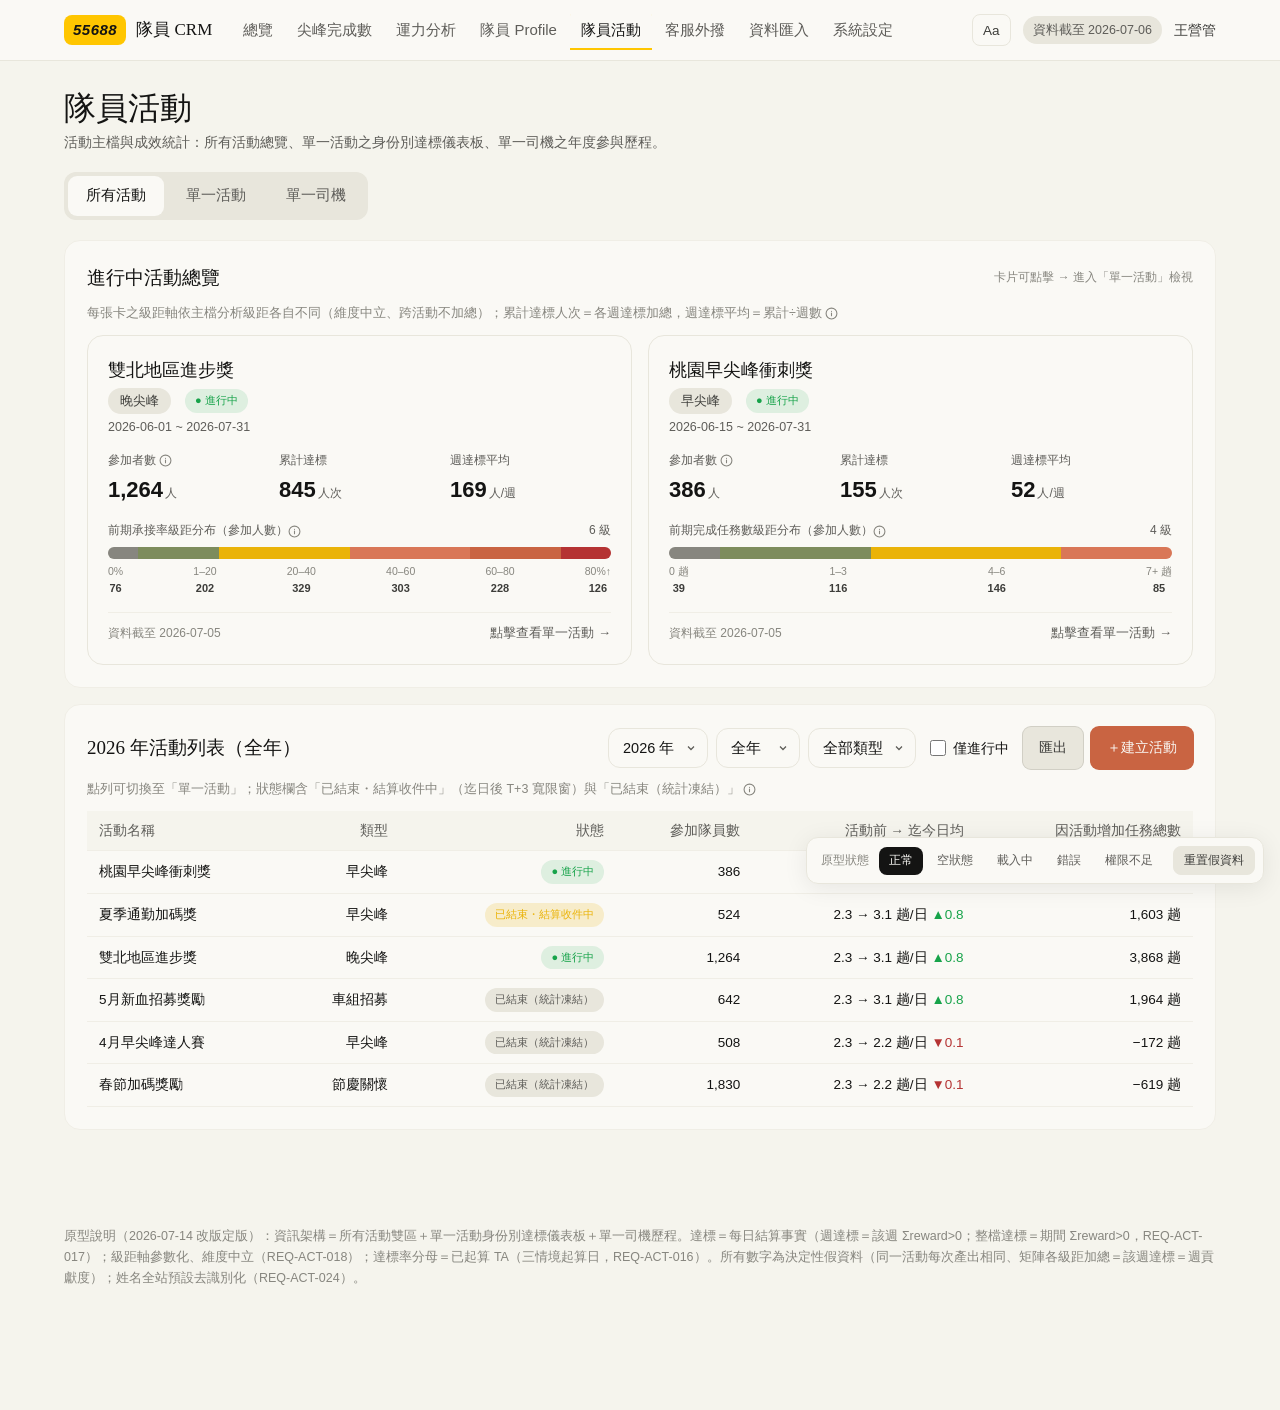
==== commit 1d09dfe6: "v28：頁內歷史＋客服外撥擬真升級＋全站對賬補齊＋走查回饋批（v35 資產） - 全站上一頁頁內回退（tab/下鑽記入瀏覽器歷史）；試跑正名多元試跑；8 頁錯誤態重試鈕 - 客服外撥：每日通次獨立區塊" ====
--- a/pages/activity.html
+++ b/pages/activity.html
@@ -4,7 +4,7 @@
 <meta charset="utf-8">
 <meta name="viewport" content="width=device-width, initial-scale=1">
 <title>隊員活動｜55688 隊員 CRM</title>
-<link rel="stylesheet" href="../tokens.css?v=29">
+<link rel="stylesheet" href="../tokens.css?v=35">
 <link rel="icon" href="data:,">
 <style>
   * { box-sizing: border-box; margin: 0; padding: 0; }
@@ -313,6 +313,7 @@
   .excl-row { display: flex; gap: 8px; align-items: center; flex-wrap: wrap; margin-bottom: 6px; }
   .excl-add { display: flex; gap: 8px; align-items: center; }
   .excl-add input[type="date"] { flex: 1 1 auto; min-width: 0; border: 1px solid var(--border-soft); border-radius: 10px; padding: 8px 10px; font-family: inherit; background: var(--surface); color: var(--fg); }
+  .excl-add .btn { flex: 0 0 auto; white-space: nowrap; }
   .excl-chip { background: var(--surface-warm); color: var(--fg-2); border-radius: 9999px; padding: 3px 6px 3px 12px; font-size: 12.5px; display: inline-flex; align-items: center; gap: 6px; white-space: nowrap; }
   .excl-chip button { border: none; background: transparent; color: var(--meta); cursor: pointer; font-size: 13px; line-height: 1; padding: 3px 5px; border-radius: 9999px; }
   .excl-chip button:hover { background: #e0ddd1; color: var(--danger); }
@@ -383,7 +384,7 @@
             <select id="f-month" aria-label="選擇月份"><option value="all">全年</option></select>
             <select id="f-type" aria-label="選擇活動類型"><option value="all">全部類型</option></select>
             <label class="checkbox-line" style="padding:0 6px"><input type="checkbox" id="f-ongoing">僅進行中</label>
-            <button class="btn" id="btn-export-all" type="button">匯出</button>
+            <button class="btn" id="btn-export-all" type="button" title="需 report.export 權限（REQ-GEN-006）">匯出</button>
             <button class="btn btn-primary" id="btn-create-act" type="button" title="需 activity.manage 權限（原型以已授權管理者視角預覽）">＋建立活動</button>
           </div>
         </div>
@@ -399,10 +400,11 @@
         <div class="act-picker">
           <div class="filters" role="group" aria-label="單一活動選擇">
             <select id="o-year" aria-label="選擇年度"></select>
+            <select id="o-type" aria-label="選擇活動類型"></select>
             <select id="o-act" aria-label="選擇活動"></select>
           </div>
           <div style="display:flex;gap:8px">
-            <button class="btn" id="btn-export-dash" type="button">匯出</button>
+            <button class="btn" id="btn-export-dash" type="button" title="需 report.export 權限（REQ-GEN-006）">匯出</button>
             <button class="btn btn-primary" id="btn-edit-master" type="button">編輯主檔</button>
           </div>
         </div>
@@ -450,6 +452,7 @@
     <div class="state-icon" aria-hidden="true">⚠️</div>
     <div class="state-title">資料載入失敗</div>
     <div class="state-desc">連線發生問題（HTTP 500），請稍後再試。</div>
+    <button class="btn" id="btn-error-retry" type="button" style="margin-top:14px">重試</button>
   </div>
   <div class="state-layer" id="st-forbidden">
     <div class="state-icon" aria-hidden="true">🔒</div>
@@ -469,15 +472,15 @@
       <div class="modal-title" id="modal-title-txt">編輯活動主檔</div>
       <button class="modal-close" id="modal-close" type="button" aria-label="關閉">✕</button>
     </div>
-    <div class="modal-note">此操作需 <strong>activity.manage</strong> 權限（原型以已授權管理者視角預覽）。變更起迄日／比較區間／排除日期／成效計算時段／<strong>分析級距</strong>將即時重算全部成效統計（含級距×週達標儀表板與獎勵分組，REQ-ACT-008）；描述性欄位變更不觸發重算、仍寫審計。</div>
+    <div class="modal-note">此操作需 <strong>activity.manage</strong> 權限（原型以已授權管理者視角預覽）。變更起迄日／比較區間／排除日期／成效計算時段／<strong>分析級距</strong>將即時重算全部成效統計（含級距×週達標儀表板與獎勵分組，REQ-ACT-008）；描述性欄位變更不觸發重算、仍寫審計。<br><span class="soft-label">原型示意範圍：起迄日與分析級距（維度＋邊界）已實際連動重算；比較區間／排除日期／成效計算時段之重算為正式系統行為、本原型不重算。</span></div>
 
     <div class="field-row">
       <div class="field"><label for="m-name">活動名稱</label><input id="m-name" type="text" placeholder="例：8月早尖峰衝刺獎勵"></div>
       <div class="field"><label for="m-type">活動類型</label><select id="m-type"></select></div>
     </div>
     <div class="field-row">
-      <div class="field"><label for="m-start">活動起始日</label><input id="m-start" type="date"></div>
-      <div class="field"><label for="m-end">活動迄止日</label><input id="m-end" type="date"></div>
+      <div class="field"><label for="m-start">活動起始日</label><input id="m-start" type="date" min="2020-01-01" max="2035-12-31"></div>
+      <div class="field"><label for="m-end">活動迄止日</label><input id="m-end" type="date" min="2020-01-01" max="2035-12-31"></div>
     </div>
 
     <div class="field">
@@ -498,18 +501,18 @@
       <div class="readonly-box" id="m-period-box"></div>
       <div class="checkbox-line" style="margin-top:8px"><input type="checkbox" id="m-baseline-toggle"><label for="m-baseline-toggle">自訂前期起訖（預設為與活動天數等長之鏡像區間）</label></div>
       <div class="field-row" id="m-baseline-custom-wrap" hidden style="margin-top:8px">
-        <div class="field"><label for="m-baseline-start">前期起始日</label><input id="m-baseline-start" type="date"></div>
-        <div class="field"><label for="m-baseline-end">前期迄止日</label><input id="m-baseline-end" type="date"></div>
+        <div class="field"><label for="m-baseline-start">前期起始日</label><input id="m-baseline-start" type="date" min="2020-01-01" max="2035-12-31"></div>
+        <div class="field"><label for="m-baseline-end">前期迄止日</label><input id="m-baseline-end" type="date" min="2020-01-01" max="2035-12-31"></div>
       </div>
     </div>
     <div class="field-row">
       <div class="field"><label>排除日期・前期 <span class="crm-info" id="m-excl-base-info"></span></label>
         <div class="excl-row" id="m-excl-base-chips"></div>
-        <div class="excl-add"><input type="date" id="m-excl-base-date"><button class="btn btn-sm" type="button" id="m-excl-base-add">＋新增</button></div>
+        <div class="excl-add"><input type="date" id="m-excl-base-date" min="2020-01-01" max="2035-12-31"><button class="btn btn-sm" type="button" id="m-excl-base-add">＋新增</button></div>
       </div>
       <div class="field"><label>排除日期・活動期間 <span class="crm-info" id="m-excl-cur-info"></span></label>
         <div class="excl-row" id="m-excl-cur-chips"></div>
-        <div class="excl-add"><input type="date" id="m-excl-cur-date"><button class="btn btn-sm" type="button" id="m-excl-cur-add">＋新增</button></div>
+        <div class="excl-add"><input type="date" id="m-excl-cur-date" min="2020-01-01" max="2035-12-31"><button class="btn btn-sm" type="button" id="m-excl-cur-add">＋新增</button></div>
       </div>
     </div>
 
@@ -547,8 +550,6 @@
       <div class="modal-section-sub">供人閱讀之規則說明，<strong>描述性欄位、不參與任何計算</strong>；達標判定一律依每日結算口徑（REQ-ACT-017）。</div>
       <div class="field"><label for="m-desc-goal">週目標說明</label><textarea id="m-desc-goal" placeholder="例：單週承接率較前期提升並維持晚尖峰上線"></textarea></div>
       <div class="field"><label for="m-desc-reward">活動獎勵</label><textarea id="m-desc-reward" placeholder="例：達標當週依承接率級距發放 300～500 元獎勵金"></textarea></div>
-      <div class="checkbox-line"><input type="checkbox" id="m-cum-enabled"><label for="m-cum-enabled">獎勵是否累計</label></div>
-      <div class="field" id="m-cum-cond-wrap" hidden><label for="m-cum-cond">累計條件</label><textarea id="m-cum-cond" placeholder="例：連續四週達標加碼一次（描述性）"></textarea></div>
     </div>
 
     <!-- 比較指標 + TA -->
@@ -573,12 +574,35 @@
   </div>
 </div>
 
-<script src="../app.js?v=29"></script>
+<script src="../app.js?v=35"></script>
 <script>
 (function () {
   'use strict';
   var DB = CRM.load();
   CRM.mountNav('activity', DB.meta.dataAsOf);
+
+  /* ── 接收分群篩選帶入活動 TA（REQ-ACT-015①／REQ-SEG-006：localStorage['crm-act-ta']={codes,cond}，讀取後即清 key，避免重整頁面重複套用） ── */
+  function handoffCondText(c) {
+    if (!c) return '';
+    var parts = [];
+    if (c.region && c.region.length) parts.push(c.region.join('/'));
+    if (c.identity && c.identity.length) parts.push(c.identity.join('/'));
+    if (c.tier) parts.push(c.tier);
+    return parts.length ? '（條件：' + parts.join('・') + '）' : '';
+  }
+  var TA_HANDOFF = null;
+  (function receiveSegTA() {
+    try {
+      var raw = localStorage.getItem('crm-act-ta');
+      if (!raw) return;
+      var parsed = JSON.parse(raw);
+      localStorage.removeItem('crm-act-ta');
+      if (parsed && Array.isArray(parsed.codes) && parsed.codes.length) {
+        TA_HANDOFF = parsed;
+        CRM.toast('已接收分群名單 ' + CRM.fmt(parsed.codes.length) + ' 筆' + handoffCondText(parsed.cond) + '（可於建立活動 TA 帶入）');
+      }
+    } catch (e) { /* 壞資料忽略 */ }
+  })();
 
   /* ── 決定性亂數（禁 Math.random/Date.now） ── */
   function rnd(s, k) { var x = Math.sin(s * 12.9898 + (k || 1) * 78.233) * 43758.5453; return x - Math.floor(x); }
@@ -644,6 +668,13 @@
     'ACT-2026-06B|多元': [[0,1,1],[3,4,3],[5,6,5],[3,4,4]]
   };
 
+  /* ── 結算檔缺日示範（REQ-ACT-023③：中間缺日不以 0 計入該週達標與獎勵，對應週標示「資料未完整」，沿 REQ-ACT-007 樣式） ── */
+  var MISSING_SETTLE_DAYS = { 'ACT-2026-06A|小黃': { 1: 2 } };
+  function missingDaysOf(a, idn, w) {
+    var m = MISSING_SETTLE_DAYS[a.id + '|' + idn];
+    return (m && m[w]) || 0;
+  }
+
   /* ══════════════ 活動主檔（決定性；含新欄位：tierDim/taSplit/對象條件/描述性欄位；純觀察型概念 2026-07-15 使用者拍板移除） ══════════════ */
   function mkAct(o) {
     var a = {
@@ -655,21 +686,23 @@
       tierBounds: DIMS[o.tierDim].bounds.slice(),
       metrics: { task: true, online: true, revenue: true, accept: true },
       cond: o.cond || { region: [o.region], identity: ['小黃', '多元'], tier: '' },
-      descGoal: o.descGoal || '', descReward: o.descReward || '', cumEnabled: !!o.cumEnabled, cumCond: o.cumCond || '',
-      taSeg: o.taSeg || 0, taImport: o.taImport || o.taTotal, note: o.note || '',
-      customNote: o.note || null, _dash: null
+      descGoal: o.descGoal || '', descReward: o.descReward || '',
+      taSeg: o.taSeg || 0, taImport: o.taImport || o.taTotal, taSettle: o.taSettle || 0, note: o.note || '',
+      customNote: o.note || null, noSettleData: !!o.noSettleData, _dash: null
     };
     return a;
   }
   var ALL_ACTS = [
     mkAct({ id: 'ACT-2026-06A', name: '雙北地區進步獎', type: '晚尖峰', start: '2026-06-01', end: '2026-07-31',
       region: '雙北', tierDim: 'accept', taTotal: 1264, taSplit: { '小黃': 831, '多元': 330, '多元試跑': 103 },
-      scopeMode: 'pm', taSeg: 980, taImport: 284,
-      descGoal: '單週承接率較前期提升並維持晚尖峰上線時數。', descReward: '達標當週依承接率級距發放 300～500 元獎勵金。', cumEnabled: true, cumCond: '連續四週達標者期末加碼（描述性）。',
+      scopeMode: 'pm', taSeg: 980, taImport: 284, taSettle: 47,
+      cond: { region: ['雙北'], identity: ['小黃'], tier: '承接率 40% 以上' },
+      exclBase: ['2026-05-20'], exclCurrent: ['2026-06-12', '2026-07-02'],
+      descGoal: '單週承接率較前期提升並維持晚尖峰上線時數。', descReward: '達標當週依承接率級距發放 300～500 元獎勵金。',
       note: '雙北晚尖峰（17:00–18:59）承接率進步獎，成效以晚尖峰時段計，達標依每日結算獎勵金額。' }),
     mkAct({ id: 'ACT-2026-06B', name: '桃園早尖峰衝刺獎', type: '早尖峰', start: '2026-06-15', end: '2026-07-31',
       region: '桃園', tierDim: 'tasks', taTotal: 386, taSplit: { '小黃': 300, '多元': 86, '多元試跑': 0 }, emptyIdentities: ['多元試跑'],
-      scopeMode: 'am', taSeg: 300, taImport: 86,
+      scopeMode: 'am', taSeg: 300, taImport: 86, taSettle: 12,
       descGoal: '單週早尖峰完成任務數達 4 趟以上。', descReward: '依當週完成任務數級距發放 200～400 元。',
       note: '桃園早尖峰（07:00–08:59）任務衝刺獎，示範任務數四級距（0／1–3／4–6／7+ 趟）；本活動無多元試跑參加者。' }),
     mkAct({ id: 'ACT-2026-06C', name: '夏季通勤加碼獎', type: '早尖峰', start: '2026-06-08', end: '2026-07-04',
@@ -680,11 +713,12 @@
       region: '雙北', tierDim: 'online', taTotal: 642, scopeMode: 'all',
       note: '新進隊員上線天數獎勵，示範上線天數級距；統計已凍結。' }),
     mkAct({ id: 'ACT-2026-04E', name: '4月早尖峰達人賽', type: '早尖峰', start: '2026-04-01', end: '2026-04-30',
-      region: '桃園', tierDim: 'tasks', taTotal: 508, scopeMode: 'am',
-      note: '早尖峰任務達人賽，統計已凍結。' }),
+      region: '桃園', tierDim: 'tasks', taTotal: 508, scopeMode: 'am', noSettleData: true,
+      note: '早尖峰任務達人賽；結算檔案缺漏、查無任何結算資料，示範達標/獎勵區空狀態（REQ-ACT-023①）。' }),
     mkAct({ id: 'ACT-2026-02F', name: '春節加碼獎勵', type: '節慶關懷', start: '2026-02-10', end: '2026-02-20',
       region: '雙北', tierDim: 'online', taTotal: 1830, scopeMode: 'all',
-      note: '春節期間關懷加碼，統計已凍結。' })
+      cond: { region: [], identity: [], tier: '' },
+      note: '春節期間關懷加碼，統計已凍結；本活動無指定對象條件，示範「全體」呈現（REQ-ACT-001）。' })
   ];
   var ACT_BY_ID = {};
   ALL_ACTS.forEach(function (a) { ACT_BY_ID[a.id] = a; });
@@ -699,16 +733,67 @@
     if (TODAY <= addDays(a.end, 3)) return { key: 'grace', label: '已結束・結算收件中', badge: 'grace', desc: '迄日後 T+3 結算收件寬限窗內' };
     return { key: 'frozen', label: '已結束（統計凍結）', badge: 'frozen', desc: '逾寬限窗、統計凍結' };
   }
-  function tierDimOf(a) { return DIMS[a.tierDim]; }
-  function tiersFromBounds(dim, bounds) {
+  /* 活動對象條件摘要（REQ-ACT-001：地區／身份別／級距區間；無條件顯示「全體」） */
+  function condSummaryOf(a) {
+    var c = a.cond;
+    if (!c) return '全體';
+    var parts = [];
+    if (c.region && c.region.length) parts.push(c.region.join('/'));
+    if (c.identity && c.identity.length) parts.push(c.identity.join('/'));
+    if (c.tier) parts.push(c.tier);
+    return parts.length ? parts.join('・') : '全體';
+  }
+  /* 前期視窗（活動層，REQ-ACT-011：無自訂前期時＝與活動天數等長之鏡像區間，回填邏輯同 newFormState/formBaseWindow） */
+  function baselineWindowOf(a) {
+    if (a.baselineOverride) return { start: a.baselineOverride.start, end: a.baselineOverride.end };
+    var n = daysBetween(a.start, a.end), end = addDays(a.start, -1);
+    return { start: addDays(end, -(n - 1)), end: end };
+  }
+  /* 前期視窗×跨活動日期比對（REQ-ACT-013：前期視窗與前一檔活動期間重疊時報表應標註提示） */
+  function overlapActs(a) {
+    var bw = baselineWindowOf(a);
+    return ALL_ACTS.filter(function (b) { return b.id !== a.id && bw.start <= b.end && bw.end >= b.start; })
+      .sort(function (x, y) { return x.start < y.start ? -1 : 1; });
+  }
+  function boundsEqual(x, y) {
+    if (x.length !== y.length) return false;
+    for (var i = 0; i < x.length; i++) if (Number(x[i]) !== Number(y[i])) return false;
+    return true;
+  }
+  function resamplePop(pop, n) {
+    // 桶數改變時線性重取樣人數分布：保留原輪廓、輸出 n 桶並正規化（決定性）
+    if (n === pop.length) return pop.slice();
+    var out = [], m = pop.length;
+    for (var i = 0; i < n; i++) {
+      var lo = i * m / n, hi = (i + 1) * m / n, acc = 0;
+      for (var j = Math.floor(lo); j < hi && j < m; j++) acc += pop[j] * (Math.min(hi, j + 1) - Math.max(lo, j));
+      out.push(acc);
+    }
+    var sum = out.reduce(function (x, y) { return x + y; }, 0) || 1;
+    return out.map(function (v) { return v / sum; });
+  }
+  function tiersFromBounds(dimKey, bounds) {
     // 由邊界組成級距桶標籤（維度中立）。bounds 升冪，首值視為「0/最低」切點
-    var labels = [], u = dim.unit;
-    for (var i = 0; i < bounds.length; i++) {
-      if (i === 0) labels.push((bounds[0] === 0 ? '0' : '≤' + bounds[0]) + u);
-      else labels.push((bounds[i - 1] + (dim === DIMS.accept ? '' : '')) + '–' + bounds[i] + u);
-    }
-    labels.push(bounds[bounds.length - 1] + u + ' 以上');
+    var u = DIMS[dimKey].unit, pre = dimKey === 'accept' ? '承接率 ' : '', labels = [];
+    labels.push(pre + (bounds[0] === 0 ? '0' : '≤' + bounds[0]) + u);
+    for (var i = 1; i < bounds.length; i++) labels.push(pre + bounds[i - 1] + '–' + bounds[i] + u);
+    labels.push(pre + bounds[bounds.length - 1] + u + ' 以上');
     return labels;
+  }
+  function tierDimOf(a) {
+    // 邊界＝預設時用 DIMS 常數（含 PPT 對齊之 labels/bonus）；被編輯過則派生 dim，
+    // labels/ticks/pop/bonus 隨新桶數重算——級距參數化之邊界端到端連動（REQ-ACT-018）
+    var base = DIMS[a.tierDim];
+    if (!a.tierBounds || boundsEqual(a.tierBounds, base.bounds)) return base;
+    var bs = a.tierBounds.map(Number), labels = tiersFromBounds(a.tierDim, bs), n = labels.length, u = base.unit;
+    var ticks = [bs[0] === 0 ? '0' + u : '≤' + bs[0] + u];
+    for (var i = 1; i < bs.length; i++) ticks.push(bs[i - 1] + '–' + bs[i]);
+    ticks.push(bs[bs.length - 1] + u + '↑');
+    var maxB = base.bonus[base.bonus.length - 1], minB = base.bonus.length > 1 ? base.bonus[1] : maxB;
+    var bonus = [0];
+    for (var k = 1; k < n; k++) bonus.push(Math.round((n <= 2 ? maxB : minB + (maxB - minB) * (k - 1) / (n - 2)) / 50) * 50);
+    return { name: base.name, unit: u, bounds: bs, labels: labels, ticks: ticks,
+      pop: resamplePop(base.pop, n), bonus: bonus, zeroNote: base.zeroNote, isAccept: a.tierDim === 'accept' };
   }
 
   /* ── 自然週切分（進行中以資料截至為端點；上限 6 週） ── */
@@ -776,7 +861,11 @@
       if (a.emptyIdentities.indexOf(idn) >= 0) { per[idn] = null; return; }
       var taFinal = a.taSplit ? a.taSplit[idn] : Math.round(a.taTotal * [0.66, 0.26, 0.08][ix]);
       var taWeekly = growing(taFinal, nW);
-      var matrix = MATRIX_DATA[a.id + '|' + idn] || genMatrix(a, idn, dim, nW, taWeekly);
+      // 起算日人工調整回溯重算（REQ-ACT-016）：依已調整之參加隊員清單重算受影響各週分母（結算事實／達標人次不變，僅分母）
+      var taAdj = taAdjustmentDeltas(a, idn, weeks);
+      for (var wai = 0; wai < nW; wai++) taWeekly[wai] = Math.max(0, taWeekly[wai] + taAdj[wai]);
+      // 硬編碼矩陣（PPT 轉錄）只在邊界＝預設時使用；邊界被編輯過＝派生 dim，一律改走生成（桶數/語意已變）
+      var matrix = (dim === DIMS[a.tierDim] && MATRIX_DATA[a.id + '|' + idn]) || genMatrix(a, idn, dim, nW, taWeekly);
       var nT = matrix.length;
       var weekHit = [], weekRate = [], tierTAweek = [];
       for (var w = 0; w < nW; w++) {
@@ -847,7 +936,7 @@
         '</div>';
     }).join('');
     host.querySelectorAll('.sum-card').forEach(function (card) {
-      function go() { switchTab('one'); openActivity(card.dataset.go); }
+      function go() { switchTab('one'); openActivity(card.dataset.go); navCommit && navCommit(); }
       card.addEventListener('click', go);
       card.addEventListener('keydown', function (e) { if (e.key === 'Enter' || e.key === ' ') { e.preventDefault(); go(); } });
     });
@@ -876,6 +965,7 @@
     return a.start.slice(0, 7) <= target && a.end.slice(0, 7) >= target;
   }
   var justCreated = [];
+  var lastAllRows = [];
   function drawAllTable() {
     var year = document.getElementById('f-year').value;
     var month = document.getElementById('f-month').value === 'all' ? 'all' : Number(document.getElementById('f-month').value);
@@ -893,6 +983,7 @@
       rows.forEach(function (a) { (justCreated.indexOf(a.id) >= 0 ? pin : rest).push(a); });
       rows = pin.concat(rest);
     }
+    lastAllRows = rows;
     var tbl = '<thead><tr><th>活動名稱</th><th>類型</th><th>狀態</th><th>參加隊員數</th><th>活動前 → 迄今日均</th><th>因活動增加任務總數</th></tr></thead><tbody>';
     rows.forEach(function (a) {
       var st = statusOf(a), tc = taskChange(a);
@@ -910,36 +1001,97 @@
     document.getElementById('all-table').innerHTML = tbl;
     document.getElementById('all-empty').hidden = rows.length > 0;
     document.querySelectorAll('#all-table .mrow').forEach(function (tr) {
-      function go() { switchTab('one'); openActivity(tr.dataset.act); }
+      function go() { switchTab('one'); openActivity(tr.dataset.act); navCommit && navCommit(); }
       tr.addEventListener('click', go);
       tr.addEventListener('keydown', function (e) { if (e.key === 'Enter') go(); });
     });
   }
   ['f-year', 'f-month', 'f-type', 'f-ongoing'].forEach(function (id) { document.getElementById(id).addEventListener('change', drawAllTable); });
-  document.getElementById('btn-export-all').addEventListener('click', function () { CRM.toast('原型示意：正式版將依當前檢視匯出 Excel/CSV（REQ-ACT-006）'); });
+  document.getElementById('btn-export-all').addEventListener('click', function () {
+    var year = document.getElementById('f-year').value;
+    var month = document.getElementById('f-month').value;
+    var csvRows = [['活動名稱', '類型', '狀態', '參加隊員數', '活動前均（趟/日）', '迄今日均（趟/日）', '因活動增加任務總數（趟）']];
+    lastAllRows.forEach(function (a) {
+      var st = statusOf(a), tc = taskChange(a);
+      csvRows.push([a.name, a.type, (st.key === 'ongoing' ? '● ' : '') + st.label, a.taTotal, tc.before, tc.after, tc.extra]);
+    });
+    CRM.downloadCsv('隊員活動_所有活動_' + year + (month === 'all' ? '' : '-' + month) + '.csv', csvRows);
+    CRM.toast('已下載（匯出寫入審計——原型示意）');
+  });
   document.getElementById('btn-create-act').addEventListener('click', function () { openModal('create', null); });
   document.getElementById('btn-create-empty').addEventListener('click', function () { openModal('create', null); });
 
   /* ══════════════ Tab② 單一活動：身份別儀表板（REQ-ACT-013/019/020） ══════════════ */
-  var oneState = { actId: null, identity: '小黃', drill: null, q: '', page: 1, pageSize: 10, showList: false };
+  var oneState = { actId: null, identity: '小黃', drill: null, q: '', page: 1, pageSize: 10, showList: false, psort: null };
 
   document.getElementById('o-year').innerHTML = YEAR_LIST.map(function (y) { return '<option value="' + y + '"' + (y === curYear ? ' selected' : '') + '>' + y + ' 年</option>'; }).join('');
-  function fillActSelect(year) {
-    var opts = ALL_ACTS.filter(function (a) { return a.start.slice(0, 4) === year || a.end.slice(0, 4) === year; }).sort(function (a, b) { return b.start < a.start ? -1 : 1; });
+  /* 活動類型篩選（REQ-ACT-003）：選項限本頁種子資料實際涵蓋之類型，連動過濾活動下拉選項 */
+  var O_TYPES = ['全部', '晚尖峰', '早尖峰', '車組招募', '節慶關懷'];
+  document.getElementById('o-type').innerHTML = O_TYPES.map(function (t) { return '<option value="' + (t === '全部' ? 'all' : t) + '">' + t + '</option>'; }).join('');
+  function fillActSelect(year, type) {
+    var ty = type || 'all';
+    var opts = ALL_ACTS.filter(function (a) { return (a.start.slice(0, 4) === year || a.end.slice(0, 4) === year) && (ty === 'all' || a.type === ty); }).sort(function (a, b) { return b.start < a.start ? -1 : 1; });
     document.getElementById('o-act').innerHTML = opts.map(function (a) { return '<option value="' + a.id + '">' + a.name + '（' + a.type + '）</option>'; }).join('');
     return opts;
+  }
+  function selectActivity(actId) {
+    oneState.actId = actId; oneState.identity = '小黃'; oneState.drill = null; oneState.q = ''; oneState.page = 1; oneState.showList = false; oneState.psort = null;
+    renderOne();
   }
   function openActivity(actId) {
     var a = ACT_BY_ID[actId];
     document.getElementById('o-year').value = a.start.slice(0, 4);
-    fillActSelect(a.start.slice(0, 4));
+    document.getElementById('o-type').value = 'all';
+    fillActSelect(a.start.slice(0, 4), 'all');
     document.getElementById('o-act').value = actId;
-    oneState.actId = actId; oneState.identity = '小黃'; oneState.drill = null; oneState.q = ''; oneState.page = 1; oneState.showList = false;
-    renderOne();
-  }
-  document.getElementById('o-year').addEventListener('change', function () { var opts = fillActSelect(this.value); if (opts.length) openActivity(opts[0].id); });
-  document.getElementById('o-act').addEventListener('change', function () { openActivity(this.value); });
-  document.getElementById('btn-export-dash').addEventListener('click', function () { CRM.toast('原型示意：儀表板匯出＝KPI＋矩陣＋週貢獻度對照表（REQ-ACT-006）'); });
+    selectActivity(actId);
+  }
+  function onYearOrTypeChange() {
+    var opts = fillActSelect(document.getElementById('o-year').value, document.getElementById('o-type').value);
+    if (opts.length) { document.getElementById('o-act').value = opts[0].id; selectActivity(opts[0].id); }
+    else {
+      document.getElementById('dash-body').innerHTML = '<div class="empty-box">此年度／活動類型組合尚無活動資料。</div>';
+      document.getElementById('act-status').innerHTML = ''; document.getElementById('id-subtabs').innerHTML = '';
+    }
+    navCommit && navCommit();
+  }
+  document.getElementById('o-year').addEventListener('change', onYearOrTypeChange);
+  document.getElementById('o-type').addEventListener('change', onYearOrTypeChange);
+  document.getElementById('o-act').addEventListener('change', function () { selectActivity(this.value); navCommit && navCommit(); });
+  document.getElementById('btn-export-dash').addEventListener('click', function () {
+    var a = ACT_BY_ID[oneState.actId];
+    if (!a) { CRM.toast('請先選擇活動'); return; }
+    if (a.noSettleData) { CRM.toast('此活動尚無結算資料，無可匯出'); return; }
+    var d = buildDash(a), idn = oneState.identity, p = d.per[idn], dim = d.dim;
+    if (!p) { CRM.toast('此身份別無參加者，無可匯出資料'); return; }
+    var csvRows = [
+      ['活動名稱', a.name],
+      ['身份別', idn],
+      ['級距維度', dim.name],
+      [],
+      ['KPI', '數值'],
+      ['參加者數（人）', p.taFinal],
+      ['累計達標人次', p.cumHit],
+      ['週達標平均（人/週）', p.weekAvg],
+      ['週達標率平均（%）', Math.round(p.rateAvg * 10) / 10],
+      ['整體判斷', p.judge.t],
+      [],
+      ['級距×週達標矩陣']
+    ];
+    var header = ['級距'];
+    d.weeks.forEach(function (w) { header.push(w.label + ' 達標（人）', w.label + ' 參加（人）', w.label + ' 達標率（%）'); });
+    csvRows.push(header);
+    for (var t = 0; t < p.nT; t++) {
+      var row = [dim.labels[t]];
+      for (var w = 0; w < d.weeks.length; w++) {
+        var hit = p.matrix[t][w], tta = p.tierTAweek[w][t];
+        row.push(hit, tta, tta > 0 ? Math.round(hit / tta * 1000) / 10 : '');
+      }
+      csvRows.push(row);
+    }
+    CRM.downloadCsv('隊員活動_' + a.name + '_' + idn + '.csv', csvRows);
+    CRM.toast('已下載（匯出寫入審計——原型示意）');
+  });
 
   function renderOne() {
     var a = ACT_BY_ID[oneState.actId];
@@ -949,25 +1101,36 @@
     document.getElementById('btn-edit-master').onclick = function () { openModal('edit', a); };
     // 狀態列
     var asof = a.end > ACT_DATA_CUTOFF ? ACT_DATA_CUTOFF : a.end;
+    var overlaps = overlapActs(a), bw = baselineWindowOf(a);
     document.getElementById('act-status').innerHTML =
       '<span class="act-badge ' + st.badge + '">' + (st.key === 'ongoing' ? '● ' : '') + st.label + '</span>' +
       '<span>' + a.type + '・' + a.region + '・' + a.start + ' ~ ' + a.end + '</span>' +
       '<span>成效計算時段：<span class="scope-chip">' + scopeLabel(a) + '</span></span>' +
+      '<span>對象：' + condSummaryOf(a) + CRM.infoIcon('活動對象條件（地區／身份別／級距區間），供顯示與頁內篩選；TA 名單實際來源見 REQ-ACT-015（REQ-ACT-001）') + '</span>' +
       '<span>資料截至 ' + asof + '</span>' +
-      (st.key === 'grace' ? '<span>' + CRM.infoIcon('迄日 ' + a.end + ' 後 T+3 寬限窗內到達之結算仍納入並觸發重算，寬限窗結束後統計凍結（SR-RT-130）') + '</span>' : '');
+      (st.key === 'ongoing' ? '<span class="act-badge warn">資料截至 ' + TODAY + '——活動進行中、資料未完整' + CRM.infoIcon('活動期間之任務統計資料（task_stats_member）尚未涵蓋至活動迄日（資料截至早於迄日），REQ-ACT-007；結算資料缺日之處置依 REQ-ACT-023③') + '</span>' : '') +
+      (st.key === 'grace' ? '<span>' + CRM.infoIcon('迄日 ' + a.end + ' 後 T+3 寬限窗內到達之結算仍納入並觸發重算，寬限窗結束後統計凍結（SR-RT-130）') + '</span>' : '') +
+      '<span>前期已排除 ' + a.exclBase.length + ' 日／活動期間已排除 ' + a.exclCurrent.length + ' 日' + CRM.infoIcon('前期與活動期間皆可設定排除日期（颱風日／連假等）；被排除日不計入統計、日均以有效天數計，新增／修改寫入審計日誌（REQ-ACT-011）') + '</span>' +
+      (overlaps.length ? '<span class="act-badge warn">⚠ 前期視窗與『' + overlaps.map(function (b) { return b.name; }).join('、') + '』期間重疊' + CRM.infoIcon('本活動前期視窗 ' + bw.start + ' ~ ' + bw.end + ' 與上述活動之活動期間有重疊日；前期快照定桶取自此視窗，可能受重疊活動影響（REQ-ACT-013）') + '</span>' : '');
     // 身份別 sub-tab
     document.getElementById('id-subtabs').innerHTML = WK_IDENTITIES.map(function (idn) {
       var empty = a.emptyIdentities.indexOf(idn) >= 0;
       return '<button class="sub-tab" role="tab" data-id="' + idn + '" aria-selected="' + (idn === oneState.identity) + '"' + (empty ? ' title="此活動無此身份別參加者"' : '') + ' type="button">' + idn + (empty ? '（無）' : '') + '</button>';
     }).join('');
     document.querySelectorAll('#id-subtabs .sub-tab').forEach(function (b) {
-      b.addEventListener('click', function () { oneState.identity = b.dataset.id; oneState.drill = null; oneState.q = ''; oneState.page = 1; oneState.showList = false; renderOne(); });
+      b.addEventListener('click', function () { oneState.identity = b.dataset.id; oneState.drill = null; oneState.q = ''; oneState.page = 1; oneState.showList = false; oneState.psort = null; renderOne(); navCommit && navCommit(); });
     });
     renderDash(a, d);
   }
 
   function renderDash(a, d) {
     var idn = oneState.identity, host = document.getElementById('dash-body');
+    // 空狀態：活動查無任何結算資料（結算來源為空，REQ-ACT-023①）
+    if (a.noSettleData) {
+      host.innerHTML = '<div class="dash-head"><span class="dh-icon">' + ID_ICON[idn] + '</span><div><div class="dh-title">' + a.name + '活動分析 — ' + idn + '</div></div></div>' +
+        '<div class="empty-box">尚無結算資料——結算檔匯入後自動生成</div>';
+      return;
+    }
     var p = d.per[idn];
     // 空狀態：無此身份別 TA（REQ-ACT-023②）
     if (!p) {
@@ -994,7 +1157,7 @@
     html += '<div class="dash-cols">' +
       '<div class="dash-panel"><div class="dp-title">各' + dim.name + '級距單週達標情況 <span class="soft-label">（達標數 / 參加人數・達標率，格或級距列可點下鑽）</span></div>' +
       '<div class="panel-note" style="margin:2px 0 10px">級距軸＝主檔設定（本活動：' + dim.name + '）；級距歸屬＝前期快照定桶；格內達標率分母＝該週該級距已起算 TA　' + CRM.infoIcon('前期快照（2026-07-15 拍板，取代逐週歸屬）：每位參加者以「活動層前期視窗」（活動起始日往前等長鏡像）的' + dim.name + '一次定桶、整檔固定——每一列都是固定同一群人，呈現被活動逐週帶動的軌跡；活動期間的級距移動見下方「級距移動分析」。歷史週數字不因事後查看變動；僅結算寬限窗補件、名單補正、起算日調整會回溯重算（皆寫審計），寬限窗結束＝統計凍結（REQ-ACT-013／016／017）') + '</div>' +
-      '<div class="chart-wrap">' + matrixHtml(a, d, p) + '</div>' +
+      '<div class="chart-wrap">' + matrixHtml(a, d, p, idn) + '</div>' +
       matrixNote(dim, p) + '</div>' +
       '<div class="dash-panel"><div class="dp-title">週貢獻度表現 <span class="soft-label">' + idn + '單週達標人數</span></div>' +
       barChartHtml(p.weekHit, d.weeks) +
@@ -1023,14 +1186,17 @@
   }
 
   /* ── 矩陣 ── */
-  function matrixHtml(a, d, p) {
+  function matrixHtml(a, d, p, idn) {
     var dim = d.dim, weeks = d.weeks;
     var html = '<table class="wk-matrix" aria-label="級距×週達標矩陣"><thead><tr><th>級距</th>' +
-      weeks.map(function (w) { return '<th>' + w.label + '</th>'; }).join('') + '</tr></thead><tbody>';
+      weeks.map(function (w, wi) {
+        var md = missingDaysOf(a, idn, wi);
+        return '<th>' + w.label + (md ? '<br><span class="act-badge warn" style="font-size:10px;padding:2px 7px;margin-top:2px">資料未完整' + CRM.infoIcon('本週結算檔缺 ' + md + ' 日：缺日不以 0 計，該週達標與分母（已起算 TA 人數）已排除缺日對應天數（REQ-ACT-023③，沿 REQ-ACT-007 樣式）') + '</span>' : '') + '</th>';
+      }).join('') + '</tr></thead><tbody>';
     var hiIdx = p.nT - 1;
     for (var t = 0; t < p.nT; t++) {
       var isHi = (t === hiIdx);
-      html += '<tr' + (isHi ? ' class="row-hi"' : '') + '><td class="tier-cell" tabindex="0" role="button" data-t="' + t + '" aria-label="' + dim.labels[t] + '：整列下鑽（不限週）">' + (isHi ? '<span class="star">★</span> ' : '') + dim.labels[t] + (t === 0 ? '<span class="soft-label">（' + (dim === DIMS.accept ? '含空值' : '無資料') + '）</span>' : '') + '</td>';
+      html += '<tr' + (isHi ? ' class="row-hi"' : '') + '><td class="tier-cell" tabindex="0" role="button" data-t="' + t + '" aria-label="' + dim.labels[t] + '：整列下鑽（不限週）">' + (isHi ? '<span class="star">★</span> ' : '') + dim.labels[t] + (t === 0 ? '<span class="soft-label">（' + (dim === DIMS.accept || dim.isAccept ? '含空值' : '無資料') + '）</span>' : '') + '</td>';
       for (var w = 0; w < weeks.length; w++) {
         var hit = p.matrix[t][w], tta = p.tierTAweek[w][t];
         var rate = tta > 0 ? Math.round(hit / tta * 1000) / 10 : null;
@@ -1209,6 +1375,24 @@
   var GIVEN = ['志明', '淑惠', '建宏', '雅婷', '俊傑', '美玲', '文雄', '麗華', '家豪', '怡君'];
   var PART_CACHE = {};
   function nextMonday(dateStr) { var m = mondayOf(dateStr); return m <= dateStr ? addDays(m, 7) : m; }
+  /* 起算日回溯重算（REQ-ACT-016）：週索引比對＋各週分母調整量（±1／人），供 buildDash 依已調整之參加隊員起算日重算各週 TA 分母 */
+  function weekIndexOf(weeks, dateStr) {
+    for (var i = 0; i < weeks.length; i++) if (dateStr <= weeks[i].end) return i;
+    return weeks.length;
+  }
+  function taAdjustmentDeltas(a, idn, weeks) {
+    var nW = weeks.length, arr = []; for (var i = 0; i < nW; i++) arr.push(0);
+    var list = PART_CACHE[a.id + '|' + idn];
+    if (!list) return arr; // 尚未生成參加隊員清單快取＝尚無人工調整
+    list.forEach(function (p) {
+      if (!p.startAdjusted) return;
+      var oldIdx = weekIndexOf(weeks, p.startDateOrig), newIdx = weekIndexOf(weeks, p.startDate);
+      if (oldIdx === newIdx) return;
+      var lo = Math.min(oldIdx, newIdx), hi = Math.max(oldIdx, newIdx), sign = newIdx > oldIdx ? -1 : 1;
+      for (var w = lo; w < hi; w++) if (w >= 0 && w < nW) arr[w] += sign;
+    });
+    return arr;
+  }
   function genParticipants(a, idn) {
     var key = a.id + '|' + idn;
     if (PART_CACHE[key]) return PART_CACHE[key];
@@ -1233,7 +1417,7 @@
       list.push({
         code: String(100000 + Math.floor(r(10) * 899999)).slice(0, 6),
         name: SURNAMES[Math.floor(r(11) * 10)] + GIVEN[Math.floor(r(12) * 10)],
-        identity: idn, enroll: enroll, startDate: startDate, source: source,
+        identity: idn, enroll: enroll, startDate: startDate, startDateOrig: startDate, source: source,
         before: before, after: after, delta: Math.round((after - before) * 10) / 10,
         tier: tier, tierLabel: dim.labels[tier], wholeHit: wholeHit, cumReward: cumReward, lateExcluded: lateExcluded
       });
@@ -1252,16 +1436,23 @@
     var list = genParticipants(a, idn).slice();
     if (oneState.drill) list = list.filter(function (p) { return p.tier === oneState.drill.t; });
     if (oneState.q.trim()) { var q = oneState.q.trim(); list = list.filter(function (p) { return p.code.indexOf(q) >= 0 || p.name.indexOf(q) >= 0; }); }
+    // 「變化」欄可點擊排序（升/降切換，REQ-ACT-003）
+    if (oneState.psort && oneState.psort.key === 'delta') {
+      var sdir = oneState.psort.dir === 'asc' ? 1 : -1;
+      list.sort(function (x, y) { return (x.delta - y.delta) * sdir; });
+    }
     var totalPages = Math.max(1, Math.ceil(list.length / oneState.pageSize));
     if (oneState.page > totalPages) oneState.page = totalPages;
     var rows = list.slice((oneState.page - 1) * oneState.pageSize, oneState.page * oneState.pageSize);
     var chip = oneState.drill ? '<span class="filter-chip">下鑽篩選：' + dim.labels[oneState.drill.t] + (oneState.drill.w == null ? '（不限週）' : ' × ' + d.weeks[oneState.drill.w].label) + '<button type="button" id="drill-clear" aria-label="清除下鑽篩選">✕</button></span>' : '';
     var handoffBtn = '<button class="btn btn-sm" type="button" id="btn-seg-handoff" title="需 profile.view 權限（原型以已授權管理者視角預覽）">帶入分群篩選 →</button>';
     var thHit = '<th>整檔達標</th><th>累計獲獎</th>';
+    var deltaDir = oneState.psort && oneState.psort.key === 'delta' ? oneState.psort.dir : null;
+    var deltaTh = '<th class="sortable" id="th-p-delta" tabindex="0" aria-sort="' + (deltaDir === 'asc' ? 'ascending' : deltaDir === 'desc' ? 'descending' : 'none') + '" aria-label="依變化排序，目前' + (deltaDir === 'asc' ? '升冪' : deltaDir === 'desc' ? '降冪' : '未排序') + '">變化<span class="arrow" aria-hidden="true">' + (deltaDir === 'asc' ? '▲' : deltaDir === 'desc' ? '▼' : '⇅') + '</span></th>';
     var tbl = '<div class="ptable-controls"><div style="display:flex;gap:8px;align-items:center;flex-wrap:wrap">' + chip +
       '<div class="search-input" style="min-width:180px"><svg width="15" height="15" viewBox="0 0 24 24" fill="none" stroke="currentColor" stroke-width="2" aria-hidden="true"><circle cx="11" cy="11" r="8"/><path d="m21 21-4.35-4.35"/></svg><input id="p-search" type="search" placeholder="搜尋隊編或姓名" aria-label="搜尋參加隊員"></div></div>' +
       '<div style="display:flex;gap:8px;align-items:center">' + handoffBtn + '<div class="pagination" id="p-pager"></div></div></div>' +
-      '<div class="chart-wrap"><table aria-label="參加隊員清單"><thead><tr><th>隊編</th><th>姓名</th><th>起算日</th><th>來源</th><th>前期日均</th><th>迄今日均</th><th>變化</th><th>前期級距</th>' + thHit + '<th>Profile</th></tr></thead><tbody>';
+      '<div class="chart-wrap"><table aria-label="參加隊員清單"><thead><tr><th>隊編</th><th>姓名</th><th>起算日</th><th>來源</th><th>前期日均</th><th>迄今日均</th>' + deltaTh + '<th>前期級距</th>' + thHit + '<th>Profile</th></tr></thead><tbody>';
     if (!rows.length) tbl += '<tr><td colspan="11" style="text-align:center;color:var(--meta)">查無符合條件之隊員</td></tr>';
     rows.forEach(function (pp) {
       var dcls = pp.delta > 0 ? 'delta-pos' : (pp.delta < 0 ? 'delta-neg' : 'delta-zero');
@@ -1283,6 +1474,17 @@
     var pv = document.getElementById('p-prev'), nx = document.getElementById('p-next');
     if (pv) pv.addEventListener('click', function () { oneState.page--; renderParticipantList(a, d); });
     if (nx) nx.addEventListener('click', function () { oneState.page++; renderParticipantList(a, d); });
+    // 「變化」欄排序（升/降切換，REQ-ACT-003）
+    var thDelta = document.getElementById('th-p-delta');
+    if (thDelta) {
+      var toggleDeltaSort = function () {
+        oneState.psort = (oneState.psort && oneState.psort.key === 'delta' && oneState.psort.dir === 'desc') ? { key: 'delta', dir: 'asc' } : { key: 'delta', dir: 'desc' };
+        oneState.page = 1;
+        renderParticipantList(a, d);
+      };
+      thDelta.addEventListener('click', toggleDeltaSort);
+      thDelta.addEventListener('keydown', function (e) { if (e.key === 'Enter' || e.key === ' ') { e.preventDefault(); toggleDeltaSort(); } });
+    }
     // 起算日手動調整（REQ-ACT-016，2026-07-15 拍板）：✎ → 行內日期編輯，夾制活動起迄、寫審計、回溯重算（原型示意）
     host.querySelectorAll('.sd-edit').forEach(function (btn) {
       btn.addEventListener('click', function () {
@@ -1301,8 +1503,9 @@
           var list0 = genParticipants(a, oneState.identity);
           var p0 = list0.filter(function (x) { return x.code === code; })[0];
           if (p0) { p0.startDate = v; p0.startAdjusted = true; }
-          CRM.toast('已調整 ' + code + ' 起算日為 ' + v + '（夾制於活動起迄內；已寫入審計、觸發回溯重算——原型示意，儀表板數字不即時連動）');
-          renderParticipantList(a, d);
+          a._dash = null; // 觸發回溯重算：清儀表板快取，依調整後起算日重算受影響各週分母（REQ-ACT-016）
+          CRM.toast('已調整 ' + code + ' 起算日為 ' + v + '（夾制於活動起迄內；已寫入審計、觸發回溯重算，各週分母已更新）');
+          renderOne(); // 重繪整段儀表板鏈（狀態列／KPI／矩陣／週貢獻度／獎勵…）
         });
       });
     });
@@ -1342,10 +1545,10 @@
   var modal = document.getElementById('edit-modal');
   var fs = null, createCounter = 0;
   document.getElementById('m-type').innerHTML = TYPES.map(function (t) { return '<option value="' + t + '">' + t + '</option>'; }).join('');
-  document.getElementById('m-scope-info').outerHTML = CRM.infoIcon('依活動類型帶入預設值（早尖峰／晚尖峰對應時段，離峰＝全日扣除早晚尖峰），可調；成效統計僅計入此時段內任務（REQ-ACT-010）');
+  document.getElementById('m-scope-info').outerHTML = CRM.infoIcon('依活動類型帶入預設值（早尖峰／晚尖峰對應時段，離峰＝全日扣除早晚尖峰），可調；成效統計僅計入此時段內任務（REQ-ACT-010）。原型示意：本原型數字不隨此欄重算');
   document.getElementById('m-period-info').outerHTML = CRM.infoIcon('後＝活動期間本身（進行中以資料截至為端點）；前＝前期，預設與活動天數等長之鏡像區間，可自訂（REQ-ACT-011）');
-  document.getElementById('m-excl-base-info').outerHTML = CRM.infoIcon('被排除日不計入統計，日均以有效天數計；設定寫入審計日誌');
-  document.getElementById('m-excl-cur-info').outerHTML = CRM.infoIcon('被排除日不計入統計，日均以有效天數計；設定寫入審計日誌');
+  document.getElementById('m-excl-base-info').outerHTML = CRM.infoIcon('被排除日不計入統計，日均以有效天數計；設定寫入審計日誌。原型示意：本原型數字不隨排除日重算');
+  document.getElementById('m-excl-cur-info').outerHTML = CRM.infoIcon('被排除日不計入統計，日均以有效天數計；設定寫入審計日誌。原型示意：本原型數字不隨排除日重算');
   document.getElementById('m-tier-info').outerHTML = CRM.infoIcon('維度中立、不寫死承接率（REQ-ACT-018）；儲存時驗證邊界重疊／亂序／空值，違反則擋下');
   document.getElementById('m-cond-info').outerHTML = CRM.infoIcon('地區取車隊地區字典、身份別互斥分群、級距區間供顯示與頁內篩選（REQ-ACT-001）');
   document.getElementById('m-desc-info').outerHTML = CRM.infoIcon('2026-07-14 拍板降為描述性欄位：供人閱讀，不參與計算；達標一律依每日結算口徑（REQ-ACT-017）');
@@ -1355,20 +1558,21 @@
   function newFormState(a) {
     if (a) {
       var n = daysBetween(a.start, a.end), bend = addDays(a.start, -1), bstart = addDays(bend, -(n - 1));
+      if (a.baselineOverride) { bstart = a.baselineOverride.start; bend = a.baselineOverride.end; } // 已存自訂前期：回填實際值而非預設鏡像
       return { mode: 'edit', target: a, name: a.name, type: a.type, start: a.start, end: a.end,
         scopeMode: a.scopeMode, scopeSegs: a.scopeCustomSegs.map(function (s) { return { from: s.from, to: s.to }; }),
         baseCustom: !!a.baselineOverride, bstart: bstart, bend: bend, exclBase: a.exclBase.slice(), exclCur: a.exclCurrent.slice(),
         tierDim: a.tierDim, bounds: a.tierBounds.slice(),
         cond: { region: a.cond.region.slice(), identity: a.cond.identity.slice(), tier: a.cond.tier },
-        descGoal: a.descGoal, descReward: a.descReward, cumEnabled: a.cumEnabled, cumCond: a.cumCond,
+        descGoal: a.descGoal, descReward: a.descReward,
         metrics: { online: a.metrics.online, revenue: a.metrics.revenue, accept: a.metrics.accept },
-        taSeg: a.taSeg, taImport: a.taImport, note: a.customNote || a.note };
+        taSeg: a.taSeg, taImport: a.taImport, taSettle: a.taSettle, note: a.customNote || a.note };
     }
     var t = TYPES[0];
     return { mode: 'create', target: null, name: '', type: t, start: '', end: '', scopeMode: scopeDefaultOf(t), scopeSegs: [],
       baseCustom: false, bstart: '', bend: '', exclBase: [], exclCur: [], tierDim: 'accept', bounds: DIMS.accept.bounds.slice(),
-      cond: { region: [], identity: ['小黃', '多元'], tier: '' }, descGoal: '', descReward: '', cumEnabled: false, cumCond: '',
-      metrics: { online: true, revenue: true, accept: true }, taSeg: 0, taImport: 0, note: '' };
+      cond: { region: [], identity: ['小黃', '多元'], tier: '' }, descGoal: '', descReward: '',
+      metrics: { online: true, revenue: true, accept: true }, taSeg: 0, taImport: 0, taSettle: 0, note: '' };
   }
   function formBaseWindow() {
     if (fs.baseCustom && fs.bstart && fs.bend) return { start: fs.bstart, end: fs.bend, days: daysBetween(fs.bstart, fs.bend), custom: true };
@@ -1461,13 +1665,13 @@
     document.getElementById('m-cond-tier').value = fs.cond.tier;
     document.getElementById('m-desc-goal').value = fs.descGoal;
     document.getElementById('m-desc-reward').value = fs.descReward;
-    document.getElementById('m-cum-enabled').checked = fs.cumEnabled;
-    document.getElementById('m-cum-cond-wrap').hidden = !fs.cumEnabled;
-    document.getElementById('m-cum-cond').value = fs.cumCond;
     document.getElementById('m-metric-online').checked = fs.metrics.online;
     document.getElementById('m-metric-revenue').checked = fs.metrics.revenue;
     document.getElementById('m-metric-accept').checked = fs.metrics.accept;
-    document.getElementById('m-ta-summary').textContent = '目前 TA：分群圈選 ' + CRM.fmt(fs.taSeg) + ' 人・報名匯入 ' + CRM.fmt(fs.taImport) + ' 人（去重合計 ' + CRM.fmt(Math.max(fs.taSeg, fs.taImport, fs.taSeg + fs.taImport - Math.round(Math.min(fs.taSeg, fs.taImport) * 0.15))) + ' 人）';
+    var mergedBase = Math.max(fs.taSeg, fs.taImport, fs.taSeg + fs.taImport - Math.round(Math.min(fs.taSeg, fs.taImport) * 0.15));
+    var mergedTotal = mergedBase + (fs.taSettle || 0);
+    var handoffNote = (TA_HANDOFF && TA_HANDOFF.codes && TA_HANDOFF.codes.length) ? '<div style="color:var(--accent);font-weight:500;margin-bottom:4px">📥 自分群帶入 ' + CRM.fmt(TA_HANDOFF.codes.length) + ' 筆' + handoffCondText(TA_HANDOFF.cond) + ' <span class="soft-label">（點下方「自分群篩選帶入」套用為分群圈選來源）</span></div>' : '';
+    document.getElementById('m-ta-summary').innerHTML = handoffNote + '目前 TA：分群圈選 ' + CRM.fmt(fs.taSeg) + ' 人・報名匯入 ' + CRM.fmt(fs.taImport) + ' 人・結算補入 ' + CRM.fmt(fs.taSettle || 0) + ' 人（去重合計 ' + CRM.fmt(mergedTotal) + ' 人）';
     document.getElementById('m-note').value = fs.note;
   }
   function openModal(mode, a) { fs = newFormState(mode === 'edit' ? a : null); paintModal(); modal.hidden = false; document.getElementById('m-name').focus(); }
@@ -1489,12 +1693,19 @@
   document.getElementById('m-cond-tier').addEventListener('input', function () { fs.cond.tier = this.value; });
   document.getElementById('m-desc-goal').addEventListener('input', function () { fs.descGoal = this.value; });
   document.getElementById('m-desc-reward').addEventListener('input', function () { fs.descReward = this.value; });
-  document.getElementById('m-cum-enabled').addEventListener('change', function () { fs.cumEnabled = this.checked; document.getElementById('m-cum-cond-wrap').hidden = !this.checked; });
-  document.getElementById('m-cum-cond').addEventListener('input', function () { fs.cumCond = this.value; });
   document.getElementById('m-metric-online').addEventListener('change', function () { fs.metrics.online = this.checked; });
   document.getElementById('m-metric-revenue').addEventListener('change', function () { fs.metrics.revenue = this.checked; });
   document.getElementById('m-metric-accept').addEventListener('change', function () { fs.metrics.accept = this.checked; });
-  document.getElementById('m-ta-import').addEventListener('click', function () { CRM.toast('請至 隊員 Profile → 分群篩選 圈選後點「帶入活動 TA」（示意）'); });
+  document.getElementById('m-ta-import').addEventListener('click', function () {
+    if (TA_HANDOFF && TA_HANDOFF.codes && TA_HANDOFF.codes.length) {
+      fs.taSeg += TA_HANDOFF.codes.length;
+      CRM.toast('已帶入分群篩選名單 ' + CRM.fmt(TA_HANDOFF.codes.length) + ' 筆（來源標記「分群圈選」，REQ-ACT-015①）');
+      TA_HANDOFF = null;
+      paintModal();
+    } else {
+      CRM.toast('請至 隊員 Profile → 分群篩選 圈選後點「帶入活動 TA」（示意）');
+    }
+  });
   document.getElementById('m-note').addEventListener('input', function () { fs.note = this.value; });
 
   function commitModal() {
@@ -1511,7 +1722,7 @@
       a.tierBounds = bounds; a.baselineOverride = fs.baseCustom ? { start: fs.bstart, end: fs.bend } : null;
       a.exclBase = fs.exclBase.slice(); a.exclCurrent = fs.exclCur.slice(); a.metrics = metrics;
       a.cond = { region: fs.cond.region.slice(), identity: fs.cond.identity.slice(), tier: fs.cond.tier };
-      a.descGoal = fs.descGoal; a.descReward = fs.descReward; a.cumEnabled = fs.cumEnabled; a.cumCond = fs.cumCond;
+      a.descGoal = fs.descGoal; a.descReward = fs.descReward;
       a.scopeCustomSegs = fs.scopeSegs.slice(); a._dash = null;
       ALL_ACTS.unshift(a); ACT_BY_ID[id] = a; justCreated.unshift(id);
       var y = a.start.slice(0, 4); var ysel = document.getElementById('f-year'); if (!ysel.querySelector('option[value="' + y + '"]')) ysel.insertAdjacentHTML('afterbegin', '<option value="' + y + '">' + y + ' 年</option>'); ysel.value = y;
@@ -1522,7 +1733,7 @@
       t.baselineOverride = fs.baseCustom ? { start: fs.bstart, end: fs.bend } : null; t.exclBase = fs.exclBase.slice(); t.exclCurrent = fs.exclCur.slice();
       t.tierDim = fs.tierDim; t.tierBounds = bounds; t.metrics = metrics;
       t.cond = { region: fs.cond.region.slice(), identity: fs.cond.identity.slice(), tier: fs.cond.tier };
-      t.descGoal = fs.descGoal; t.descReward = fs.descReward; t.cumEnabled = fs.cumEnabled; t.cumCond = fs.cumCond; t.customNote = fs.note; t._dash = null;
+      t.descGoal = fs.descGoal; t.descReward = fs.descReward; t.customNote = fs.note; t._dash = null;
       PART_CACHE = {};
       closeModal(); drawAllTable(); renderOngoingCards();
       if (oneState.actId === t.id) { oneState.drill = null; renderOne(); }
@@ -1628,7 +1839,7 @@
     Object.keys(PANES).forEach(function (k) { document.getElementById(PANES[k]).hidden = (k !== key); });
     if (key === 'one' && !oneInited) { oneInited = true; if (!oneState.actId) { var opts = fillActSelect(curYear); if (opts.length) openActivity(opts[0].id); } }
   }
-  document.querySelectorAll('.tab').forEach(function (t) { t.addEventListener('click', function () { switchTab(t.dataset.tab); }); });
+  document.querySelectorAll('.tab').forEach(function (t) { t.addEventListener('click', function () { switchTab(t.dataset.tab); navCommit && navCommit(); }); });
 
   /* ══════════════ 初始渲染＋狀態切換器 ══════════════ */
   renderOngoingCards();
@@ -1636,6 +1847,10 @@
   CRM.mountStateSwitcher(function (state) {
     document.getElementById('content-normal').style.display = (state === 'normal') ? '' : 'none';
     ['empty', 'loading', 'error', 'forbidden'].forEach(function (k) { document.getElementById('st-' + k).classList.toggle('show', state === k); });
+  });
+  document.getElementById('btn-error-retry').addEventListener('click', function () {
+    document.querySelector('[data-state="normal"]').click();
+    CRM.toast('已重新載入');
   });
 
   /* ══ hash 深連結：#act=<URI encoded 活動名稱> → 切「單一活動」並選中該活動（觸發既有 change 流程）；找不到則忽略 ══ */
@@ -1647,6 +1862,24 @@
     if (!target) return;
     switchTab('one'); openActivity(target.id);
   })();
+
+  /* 頁內歷史（2026-07-16） */
+  function getViewState() {
+    var cur = document.querySelector('.tab[aria-selected="true"]');
+    return { tab: cur ? cur.dataset.tab : 'all', actId: oneState.actId, identity: oneState.identity };
+  }
+  function applyViewState(st) {
+    var tab = (st && (st.tab === 'all' || st.tab === 'one' || st.tab === 'driver')) ? st.tab : 'all';
+    if (st && st.actId && ACT_BY_ID[st.actId] && st.actId !== oneState.actId) {
+      openActivity(st.actId);
+    }
+    if (st && st.identity && WK_IDENTITIES.indexOf(st.identity) >= 0 && st.identity !== oneState.identity) {
+      oneState.identity = st.identity; oneState.drill = null; oneState.q = ''; oneState.page = 1; oneState.showList = false; oneState.psort = null;
+      renderOne();
+    }
+    switchTab(tab);
+  }
+  var navCommit = CRM.initPageHistory(getViewState, applyViewState);
 })();
 </script>
 </body>
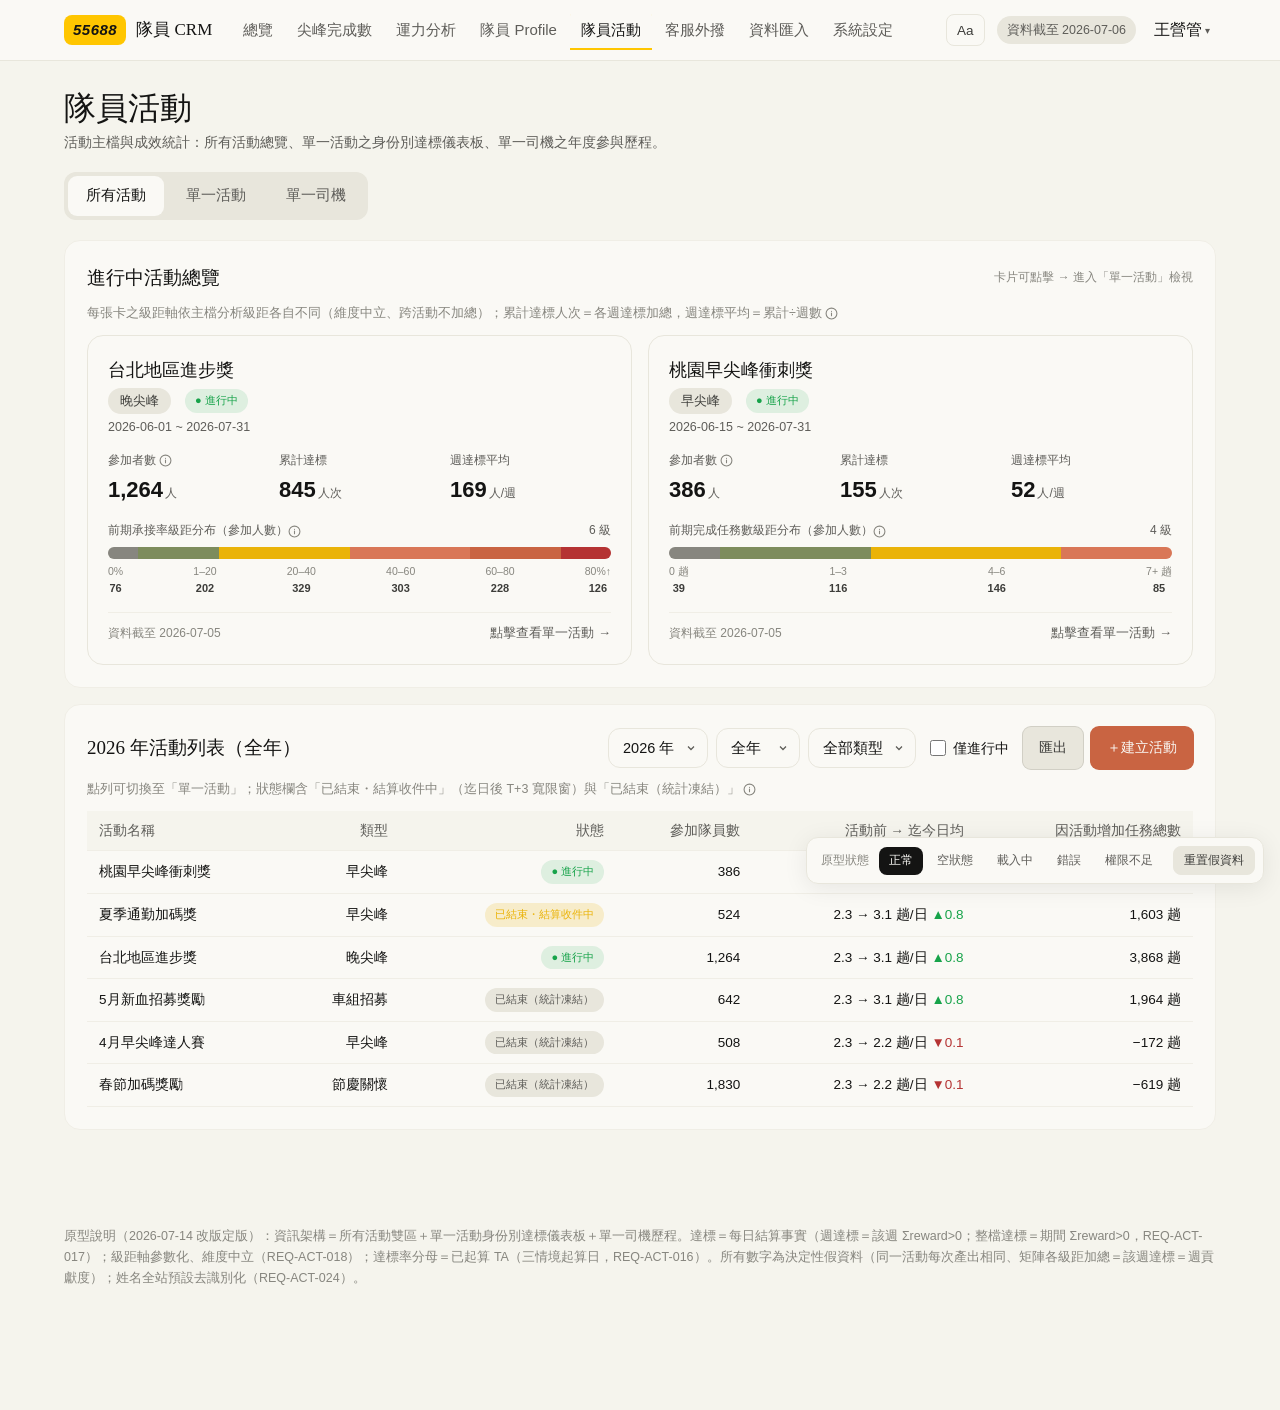
==== commit 3c715d14: "v30：凍結版（v46 資產）——對賬收斂 29 筆＋登出＋lens 收斂同步 import 歷史名冊回灌/行政區殘留清除/消歧caseC/刪除鈕隱藏；app.js 個人選單（變更密碼＋登出）； se" ====
--- a/pages/activity.html
+++ b/pages/activity.html
@@ -4,7 +4,7 @@
 <meta charset="utf-8">
 <meta name="viewport" content="width=device-width, initial-scale=1">
 <title>隊員活動｜55688 隊員 CRM</title>
-<link rel="stylesheet" href="../tokens.css?v=35">
+<link rel="stylesheet" href="../tokens.css?v=44">
 <link rel="icon" href="data:,">
 <style>
   * { box-sizing: border-box; margin: 0; padding: 0; }
@@ -74,6 +74,12 @@
 
   .mrow { cursor: pointer; }
   .mrow:focus-visible { outline: none; box-shadow: inset var(--focus-ring); }
+
+  /* 單一司機參與歷程表：列可點擊切換曲線圖（REQ-ACT-004） */
+  .hist-row { cursor: pointer; }
+  .hist-row:focus-visible { outline: none; box-shadow: inset var(--focus-ring); }
+  .hist-row.active { background: rgba(201,100,66,.10); box-shadow: inset 0 0 0 1px rgba(201,100,66,.35); }
+  .hist-row.active:hover { background: rgba(201,100,66,.16); }
 
   .act-badge { font-size: 11px; border-radius: 9999px; padding: 3px 10px; margin-left: 6px; white-space: nowrap; display: inline-flex; align-items: center; gap: 3px; vertical-align: middle; }
   .act-badge.ongoing { background: rgba(23,163,74,.12); color: var(--success); }
@@ -574,7 +580,7 @@
   </div>
 </div>
 
-<script src="../app.js?v=35"></script>
+<script src="../app.js?v=46"></script>
 <script>
 (function () {
   'use strict';
@@ -632,7 +638,8 @@
   var TYPES = ['早尖峰', '晚尖峰', '離峰', '車組招募', '獎勵活動', '培訓課程', '節慶關懷'];
   var WK_IDENTITIES = ['小黃', '多元', '多元試跑'];
   var ID_ICON = { '小黃': '🚕', '多元': '🚗', '多元試跑': '🧪' };
-  var REGIONS = ['雙北', '桃園', '台中', '台南', '高雄'];
+  var REGIONS = ['台北', '桃園', '新竹', '台中', '嘉義', '台南', '高雄', '宜蘭', '花蓮', '離島'];
+  function regionLabel(rg) { return rg === '台北' ? '台北（雙北）' : rg; } // 車隊地區字典官方值＝台北；沿用「雙北」歷史稱呼於選項顯示（REQ-ACT-001 名詞表對齊）
 
   /* ── 分析級距維度定義（維度中立，REQ-ACT-018） ── */
   var DIMS = {
@@ -658,7 +665,7 @@
       zeroNote: '無資料＝0 元、歸最低桶' }
   };
 
-  /* ── 硬編碼矩陣（雙北以 PPT 轉錄為基礎、各級距加總＝週達標；多元/試跑由矩陣反推確保自洽；
+  /* ── 硬編碼矩陣（台北以 PPT 轉錄為基礎、各級距加總＝週達標；多元/試跑由矩陣反推確保自洽；
         0 桶列依 2026-07-15 前期快照口徑補正——出身 0 者被活動帶動達標、逐週漸增） ── */
   var MATRIX_DATA = {
     'ACT-2026-06A|小黃': [[2,4,5,7,9],[1,12,7,9,11],[13,25,17,22,19],[18,27,12,33,27],[23,25,12,29,21],[28,31,22,33,27]],
@@ -693,30 +700,30 @@
     return a;
   }
   var ALL_ACTS = [
-    mkAct({ id: 'ACT-2026-06A', name: '雙北地區進步獎', type: '晚尖峰', start: '2026-06-01', end: '2026-07-31',
-      region: '雙北', tierDim: 'accept', taTotal: 1264, taSplit: { '小黃': 831, '多元': 330, '多元試跑': 103 },
+    mkAct({ id: 'ACT-2026-06A', name: '台北地區進步獎', type: '晚尖峰', start: '2026-06-01', end: '2026-07-31',
+      region: '台北', tierDim: 'accept', taTotal: 1264, taSplit: { '小黃': 831, '多元': 330, '多元試跑': 103 },
       scopeMode: 'pm', taSeg: 980, taImport: 284, taSettle: 47,
-      cond: { region: ['雙北'], identity: ['小黃'], tier: '承接率 40% 以上' },
+      cond: { region: ['台北'], identity: ['小黃'], tier: '承接率 40% 以上' },
       exclBase: ['2026-05-20'], exclCurrent: ['2026-06-12', '2026-07-02'],
       descGoal: '單週承接率較前期提升並維持晚尖峰上線時數。', descReward: '達標當週依承接率級距發放 300～500 元獎勵金。',
-      note: '雙北晚尖峰（17:00–18:59）承接率進步獎，成效以晚尖峰時段計，達標依每日結算獎勵金額。' }),
+      note: '台北晚尖峰（17:00–18:59）承接率進步獎，成效以晚尖峰時段計，達標依每日結算獎勵金額。' }),
     mkAct({ id: 'ACT-2026-06B', name: '桃園早尖峰衝刺獎', type: '早尖峰', start: '2026-06-15', end: '2026-07-31',
       region: '桃園', tierDim: 'tasks', taTotal: 386, taSplit: { '小黃': 300, '多元': 86, '多元試跑': 0 }, emptyIdentities: ['多元試跑'],
       scopeMode: 'am', taSeg: 300, taImport: 86, taSettle: 12,
       descGoal: '單週早尖峰完成任務數達 4 趟以上。', descReward: '依當週完成任務數級距發放 200～400 元。',
       note: '桃園早尖峰（07:00–08:59）任務衝刺獎，示範任務數四級距（0／1–3／4–6／7+ 趟）；本活動無多元試跑參加者。' }),
     mkAct({ id: 'ACT-2026-06C', name: '夏季通勤加碼獎', type: '早尖峰', start: '2026-06-08', end: '2026-07-04',
-      region: '雙北', tierDim: 'tasks', taTotal: 524, scopeMode: 'am',
+      region: '台北', tierDim: 'tasks', taTotal: 524, scopeMode: 'am',
       descReward: '早尖峰完成任務加碼；迄日後 3 日結算收件寬限窗內仍納入。',
       note: '早尖峰通勤加碼，迄日 2026-07-04 後 T+3 寬限窗內結算仍計入（示範「已結束・結算收件中」）。' }),
     mkAct({ id: 'ACT-2026-05D', name: '5月新血招募獎勵', type: '車組招募', start: '2026-05-01', end: '2026-05-31',
-      region: '雙北', tierDim: 'online', taTotal: 642, scopeMode: 'all',
+      region: '台北', tierDim: 'online', taTotal: 642, scopeMode: 'all',
       note: '新進隊員上線天數獎勵，示範上線天數級距；統計已凍結。' }),
     mkAct({ id: 'ACT-2026-04E', name: '4月早尖峰達人賽', type: '早尖峰', start: '2026-04-01', end: '2026-04-30',
       region: '桃園', tierDim: 'tasks', taTotal: 508, scopeMode: 'am', noSettleData: true,
       note: '早尖峰任務達人賽；結算檔案缺漏、查無任何結算資料，示範達標/獎勵區空狀態（REQ-ACT-023①）。' }),
     mkAct({ id: 'ACT-2026-02F', name: '春節加碼獎勵', type: '節慶關懷', start: '2026-02-10', end: '2026-02-20',
-      region: '雙北', tierDim: 'online', taTotal: 1830, scopeMode: 'all',
+      region: '台北', tierDim: 'online', taTotal: 1830, scopeMode: 'all',
       cond: { region: [], identity: [], tier: '' },
       note: '春節期間關懷加碼，統計已凍結；本活動無指定對象條件，示範「全體」呈現（REQ-ACT-001）。' })
   ];
@@ -1022,7 +1029,7 @@
   document.getElementById('btn-create-empty').addEventListener('click', function () { openModal('create', null); });
 
   /* ══════════════ Tab② 單一活動：身份別儀表板（REQ-ACT-013/019/020） ══════════════ */
-  var oneState = { actId: null, identity: '小黃', drill: null, q: '', page: 1, pageSize: 10, showList: false, psort: null };
+  var oneState = { actId: null, identity: '小黃', drill: null, q: '', page: 1, pageSize: 10, showList: false, psort: null, paxis: 'task' };
 
   document.getElementById('o-year').innerHTML = YEAR_LIST.map(function (y) { return '<option value="' + y + '"' + (y === curYear ? ' selected' : '') + '>' + y + ' 年</option>'; }).join('');
   /* 活動類型篩選（REQ-ACT-003）：選項限本頁種子資料實際涵蓋之類型，連動過濾活動下拉選項 */
@@ -1035,7 +1042,7 @@
     return opts;
   }
   function selectActivity(actId) {
-    oneState.actId = actId; oneState.identity = '小黃'; oneState.drill = null; oneState.q = ''; oneState.page = 1; oneState.showList = false; oneState.psort = null;
+    oneState.actId = actId; oneState.identity = '小黃'; oneState.drill = null; oneState.q = ''; oneState.page = 1; oneState.showList = false; oneState.psort = null; oneState.paxis = 'task';
     renderOne();
   }
   function openActivity(actId) {
@@ -1089,6 +1096,14 @@
       }
       csvRows.push(row);
     }
+    // 第三段：週貢獻度對照表（與畫面 contribTableHtml 同源同欄，REQ-ACT-006）
+    csvRows.push([]);
+    csvRows.push(['週貢獻度對照表']);
+    csvRows.push(['目標週'].concat(d.weeks.map(function (w) { return w.label; })));
+    csvRows.push(['當週 TA 人數'].concat(p.taWeekly));
+    csvRows.push(['達標數'].concat(p.weekHit));
+    csvRows.push(['達標率（%）'].concat(p.weekRate.map(function (r) { return r == null ? '' : Math.round(r * 10) / 10; })));
+    csvRows.push(['身份別達標佔比（%）'].concat(p.weekHit.map(function (v, wi) { var g = d.aggWeekHit[wi]; return g > 0 ? Math.round(v / g * 1000) / 10 : ''; })));
     CRM.downloadCsv('隊員活動_' + a.name + '_' + idn + '.csv', csvRows);
     CRM.toast('已下載（匯出寫入審計——原型示意）');
   });
@@ -1118,7 +1133,7 @@
       return '<button class="sub-tab" role="tab" data-id="' + idn + '" aria-selected="' + (idn === oneState.identity) + '"' + (empty ? ' title="此活動無此身份別參加者"' : '') + ' type="button">' + idn + (empty ? '（無）' : '') + '</button>';
     }).join('');
     document.querySelectorAll('#id-subtabs .sub-tab').forEach(function (b) {
-      b.addEventListener('click', function () { oneState.identity = b.dataset.id; oneState.drill = null; oneState.q = ''; oneState.page = 1; oneState.showList = false; oneState.psort = null; renderOne(); navCommit && navCommit(); });
+      b.addEventListener('click', function () { oneState.identity = b.dataset.id; oneState.drill = null; oneState.q = ''; oneState.page = 1; oneState.showList = false; oneState.psort = null; oneState.paxis = 'task'; renderOne(); navCommit && navCommit(); });
     });
     renderDash(a, d);
   }
@@ -1169,6 +1184,9 @@
 
     // ④ 各級距達標佔比
     html += '<div class="dash-panel" style="margin-bottom:20px"><div class="dp-title">各級距達標佔比 <span class="soft-label">該級距達標數 ÷ 全體達標數</span> ' + CRM.infoIcon('級距＝前期快照（出身桶）：該出身級距之達標人次 ÷ 全體達標人次，整檔加總（REQ-ACT-013④）') + '</div>' + tierShareHtml(dim, p) + '</div>';
+
+    // ④′ 各級距任務變化
+    html += '<div class="dash-panel" style="margin-bottom:20px"><div class="dp-title">各級距任務變化 <span class="soft-label">前期日均 → 迄今日均任務（趟/日）</span> ' + CRM.infoIcon('級距＝前期快照（出身桶）：逐桶取參加隊員清單樣本之前期日均任務、迄今日均任務平均值與變化率（資料同「參加隊員清單」pp.before/pp.after，REQ-ACT-010／018）') + '</div>' + tierTaskChangeHtml(a, d, idn) + '</div>';
 
     // ⑤ 三點結論
     html += '<div class="panel-note" style="display:flex;align-items:center;gap:8px;margin:0 0 10px"><span class="rule-tag">🤖 規則式自動產生</span> 取自 KPI 與矩陣之機算重點，非人工撰寫、非生成式 AI</div>' +
@@ -1254,6 +1272,25 @@
         '<span class="tshare-track"><span class="tshare-fill" style="width:' + share + '%"></span></span>' +
         '<span class="tshare-val"><span class="tshare-n">' + CRM.fmt(v) + ' 人次・</span><span class="tshare-p">' + pct1(share) + '</span></span></div>';
     }).join('');
+  }
+
+  /* ── 各級距任務變化（REQ-ACT-010／018：依前期快照級距分桶，逐桶取參加隊員清單樣本 pp.before/pp.after 平均） ── */
+  function tierTaskChangeHtml(a, d, idn) {
+    var dim = d.dim, list = genParticipants(a, idn), nT = dim.labels.length;
+    var buckets = []; for (var t = 0; t < nT; t++) buckets.push({ n: 0, beforeSum: 0, afterSum: 0 });
+    list.forEach(function (pp) {
+      var b = buckets[pp.tier];
+      if (!b) return;
+      b.n++; b.beforeSum += pp.before; b.afterSum += pp.after;
+    });
+    var rows = buckets.map(function (b, t) {
+      if (!b.n) return '<tr><td>' + dim.labels[t] + ' <span class="soft-label">0 人</span></td><td>—</td><td>—</td><td class="delta-zero">—</td></tr>';
+      var beforeAvg = b.beforeSum / b.n, afterAvg = b.afterSum / b.n;
+      var pctChange = beforeAvg > 0 ? (afterAvg - beforeAvg) / beforeAvg * 100 : (afterAvg > 0 ? 100 : 0);
+      var cls = pctChange > 0 ? 'delta-pos' : (pctChange < 0 ? 'delta-neg' : 'delta-zero');
+      return '<tr><td>' + dim.labels[t] + ' <span class="soft-label">' + CRM.fmt(b.n) + ' 人</span></td><td>' + beforeAvg.toFixed(1) + '</td><td>' + afterAvg.toFixed(1) + '</td><td class="' + cls + '">' + (pctChange > 0 ? '+' : '') + (Math.round(pctChange * 10) / 10) + '%</td></tr>';
+    }).join('');
+    return '<div class="chart-wrap"><table><thead><tr><th>級距</th><th>前期日均任務（趟/日）</th><th>迄今日均任務（趟/日）</th><th>變化</th></tr></thead><tbody>' + rows + '</tbody></table></div>';
   }
 
   /* ── 規則式三點結論 ── */
@@ -1374,6 +1411,13 @@
   var SURNAMES = ['王', '林', '張', '李', '陳', '黃', '吳', '劉', '蔡', '楊'];
   var GIVEN = ['志明', '淑惠', '建宏', '雅婷', '俊傑', '美玲', '文雄', '麗華', '家豪', '怡君'];
   var PART_CACHE = {};
+  /* 比較軸切換（REQ-ACT-003）：僅列活動主檔已啟用之比較指標（a.metrics），任務數恆常開放 */
+  var AXIS_META = { task: { label: '任務數', unit: '趟/日' }, online: { label: '上線時數', unit: '小時/日' }, revenue: { label: '收入', unit: '千元/日' }, accept: { label: '承接率', unit: '%' } };
+  function axisValueOf(pp, axis) {
+    if (axis === 'task') return { before: pp.before, after: pp.after, delta: pp.delta };
+    var av = pp[axis];
+    return { before: av.before, after: av.after, delta: Math.round((av.after - av.before) * 10) / 10 };
+  }
   function nextMonday(dateStr) { var m = mondayOf(dateStr); return m <= dateStr ? addDays(m, 7) : m; }
   /* 起算日回溯重算（REQ-ACT-016）：週索引比對＋各週分母調整量（±1／人），供 buildDash 依已調整之參加隊員起算日重算各週 TA 分母 */
   function weekIndexOf(weeks, dateStr) {
@@ -1414,11 +1458,21 @@
       var tier = i % 9 === 0 ? 0 : 1 + Math.floor(r(7) * (nT - 1)); // 前期快照定桶；含最低桶出身示範筆（被帶動達標情境）
       var wholeHit = !lateExcluded && r(8) < (0.35 + tier * 0.09);
       var cumReward = wholeHit ? (Math.round((dim.bonus[tier] * (1 + Math.floor(r(9) * 4))) / 50) * 50) : 0;
+      // 其他比較軸（上線時數／收入／承接率，REQ-ACT-003 比較軸切換）：由任務數係數衍生＋噪聲，量級各自合理，決定性
+      var onlineBefore = Math.max(0.5, Math.round((before * 1.6 + (r(13) - 0.5) * 1.5) * 10) / 10);
+      var onlineAfter = Math.max(0, Math.round((after * 1.6 + (r(14) - 0.5) * 1.5) * 10) / 10);
+      var revenueBefore = Math.max(0.3, Math.round((before * 0.55 + (r(15) - 0.5) * 0.6) * 10) / 10);
+      var revenueAfter = Math.max(0, Math.round((after * 0.55 + (r(16) - 0.5) * 0.6) * 10) / 10);
+      var acceptBefore = Math.round(Math.min(95, Math.max(3, before * 9 + r(17) * 15)) * 10) / 10;
+      var acceptAfter = Math.round(Math.min(98, Math.max(0, after * 9 + r(18) * 15)) * 10) / 10;
       list.push({
         code: String(100000 + Math.floor(r(10) * 899999)).slice(0, 6),
         name: SURNAMES[Math.floor(r(11) * 10)] + GIVEN[Math.floor(r(12) * 10)],
         identity: idn, enroll: enroll, startDate: startDate, startDateOrig: startDate, source: source,
         before: before, after: after, delta: Math.round((after - before) * 10) / 10,
+        online: { before: onlineBefore, after: onlineAfter },
+        revenue: { before: revenueBefore, after: revenueAfter },
+        accept: { before: acceptBefore, after: acceptAfter },
         tier: tier, tierLabel: dim.labels[tier], wholeHit: wholeHit, cumReward: cumReward, lateExcluded: lateExcluded
       });
     }
@@ -1436,10 +1490,14 @@
     var list = genParticipants(a, idn).slice();
     if (oneState.drill) list = list.filter(function (p) { return p.tier === oneState.drill.t; });
     if (oneState.q.trim()) { var q = oneState.q.trim(); list = list.filter(function (p) { return p.code.indexOf(q) >= 0 || p.name.indexOf(q) >= 0; }); }
-    // 「變化」欄可點擊排序（升/降切換，REQ-ACT-003）
+    // 比較軸切換（REQ-ACT-003）：僅列活動主檔已啟用之比較指標，任務數恆常開放
+    var axisKeys = ['task'].concat(['online', 'revenue', 'accept'].filter(function (k) { return a.metrics[k]; }));
+    if (axisKeys.indexOf(oneState.paxis) < 0) oneState.paxis = 'task';
+    var axis = oneState.paxis, axisMeta = AXIS_META[axis];
+    // 「變化」欄可點擊排序（升/降切換，依當前比較軸，REQ-ACT-003）
     if (oneState.psort && oneState.psort.key === 'delta') {
       var sdir = oneState.psort.dir === 'asc' ? 1 : -1;
-      list.sort(function (x, y) { return (x.delta - y.delta) * sdir; });
+      list.sort(function (x, y) { return (axisValueOf(x, axis).delta - axisValueOf(y, axis).delta) * sdir; });
     }
     var totalPages = Math.max(1, Math.ceil(list.length / oneState.pageSize));
     if (oneState.page > totalPages) oneState.page = totalPages;
@@ -1449,19 +1507,24 @@
     var thHit = '<th>整檔達標</th><th>累計獲獎</th>';
     var deltaDir = oneState.psort && oneState.psort.key === 'delta' ? oneState.psort.dir : null;
     var deltaTh = '<th class="sortable" id="th-p-delta" tabindex="0" aria-sort="' + (deltaDir === 'asc' ? 'ascending' : deltaDir === 'desc' ? 'descending' : 'none') + '" aria-label="依變化排序，目前' + (deltaDir === 'asc' ? '升冪' : deltaDir === 'desc' ? '降冪' : '未排序') + '">變化<span class="arrow" aria-hidden="true">' + (deltaDir === 'asc' ? '▲' : deltaDir === 'desc' ? '▼' : '⇅') + '</span></th>';
-    var tbl = '<div class="ptable-controls"><div style="display:flex;gap:8px;align-items:center;flex-wrap:wrap">' + chip +
+    var axisTabsHtml = '<div class="sub-tabs" id="p-axis-tabs" role="tablist" aria-label="比較軸切換" style="margin-bottom:10px">' +
+      axisKeys.map(function (k) { return '<button class="sub-tab" role="tab" data-axis="' + k + '" aria-selected="' + (k === axis) + '" type="button">' + AXIS_META[k].label + '</button>'; }).join('') + '</div>';
+    var tbl = axisTabsHtml + '<div class="ptable-controls"><div style="display:flex;gap:8px;align-items:center;flex-wrap:wrap">' + chip +
       '<div class="search-input" style="min-width:180px"><svg width="15" height="15" viewBox="0 0 24 24" fill="none" stroke="currentColor" stroke-width="2" aria-hidden="true"><circle cx="11" cy="11" r="8"/><path d="m21 21-4.35-4.35"/></svg><input id="p-search" type="search" placeholder="搜尋隊編或姓名" aria-label="搜尋參加隊員"></div></div>' +
       '<div style="display:flex;gap:8px;align-items:center">' + handoffBtn + '<div class="pagination" id="p-pager"></div></div></div>' +
-      '<div class="chart-wrap"><table aria-label="參加隊員清單"><thead><tr><th>隊編</th><th>姓名</th><th>起算日</th><th>來源</th><th>前期日均</th><th>迄今日均</th>' + deltaTh + '<th>前期級距</th>' + thHit + '<th>Profile</th></tr></thead><tbody>';
-    if (!rows.length) tbl += '<tr><td colspan="11" style="text-align:center;color:var(--meta)">查無符合條件之隊員</td></tr>';
+      '<div class="chart-wrap"><table aria-label="參加隊員清單"><thead><tr><th>隊編</th><th>姓名</th><th>起算日</th><th>來源</th><th>前期日均（' + axisMeta.unit + '）</th><th>迄今日均（' + axisMeta.unit + '）</th>' + deltaTh + '<th>趨勢</th><th>前期級距</th>' + thHit + '<th>Profile</th></tr></thead><tbody>';
+    if (!rows.length) tbl += '<tr><td colspan="12" style="text-align:center;color:var(--meta)">查無符合條件之隊員</td></tr>';
     rows.forEach(function (pp) {
-      var dcls = pp.delta > 0 ? 'delta-pos' : (pp.delta < 0 ? 'delta-neg' : 'delta-zero');
+      var av = axisValueOf(pp, axis);
+      var dcls = av.delta > 0 ? 'delta-pos' : (av.delta < 0 ? 'delta-neg' : 'delta-zero');
       var hitCell = '<td>' + (pp.lateExcluded ? '—' : (pp.wholeHit ? '<span class="delta-pos">✓</span>' : '<span class="delta-zero">✗</span>')) + '</td><td>' + (pp.cumReward > 0 ? '$' + CRM.fmt(pp.cumReward) : '—') + '</td>';
       var nameCell = pp.lateExcluded ? '<span class="name-late">' + CRM.maskName(pp.name) + '</span>' : CRM.maskName(pp.name);
+      var spark = miniSparkline(trendFor(pp.code, a.id + '|' + idn + '|' + axis, av.before, av.after), 'var(--chart-1)');
       tbl += '<tr class="' + (pp.lateExcluded ? 'row-excluded' : '') + '"><td>' + pp.code + '</td><td>' + nameCell + '</td>' +
         '<td><span class="sd-val">' + pp.startDate + '</span>' + (pp.startAdjusted ? '<span class="sd-adjusted">已調整</span>' : '') + (pp.enroll ? '&nbsp;' + CRM.infoIcon('報名方式：' + pp.enroll + '（起算日由此推導，REQ-ACT-016）' + (pp.startAdjusted ? '；本筆起算日經人工調整（審計留軌）' : '')) : '') +
         '&nbsp;<button type="button" class="sd-edit" data-code="' + pp.code + '" title="調整起算日（需 activity.manage；寫入審計、觸發回溯重算，REQ-ACT-016）" aria-label="調整 ' + pp.code + ' 起算日">✎</button></td><td>' + srcTag(pp.source) + '</td>' +
-        '<td>' + pp.before + '</td><td>' + pp.after + '</td><td class="' + dcls + '">' + (pp.delta > 0 ? '+' : '') + pp.delta + '</td>' +
+        '<td>' + av.before + '</td><td>' + av.after + '</td><td class="' + dcls + '">' + (av.delta > 0 ? '+' : '') + av.delta + '</td>' +
+        '<td>' + spark + '</td>' +
         '<td>' + pp.tierLabel + '</td>' + hitCell +
         '<td><a href="profile.html?m=' + encodeURIComponent(pp.code) + '">查看</a></td></tr>';
     });
@@ -1470,6 +1533,9 @@
       tbl += '<div class="tbl-footnote">⚠ <span class="name-late">姓名</span> 底色標示＝同意過晚未及參與：外撥次週推導之起算日晚於活動迄日，不計入分母／達標統計（SR-RT-131）</div>';
     }
     host.innerHTML = tbl;
+    document.querySelectorAll('#p-axis-tabs .sub-tab').forEach(function (b) {
+      b.addEventListener('click', function () { oneState.paxis = b.dataset.axis; oneState.page = 1; renderParticipantList(a, d); });
+    });
     document.getElementById('p-pager').innerHTML = '<button type="button" id="p-prev" ' + (oneState.page <= 1 ? 'disabled' : '') + '>上一頁</button><span>第 ' + oneState.page + ' / ' + totalPages + ' 頁・共 ' + list.length + ' 筆</span><button type="button" id="p-next" ' + (oneState.page >= totalPages ? 'disabled' : '') + '>下一頁</button>';
     var pv = document.getElementById('p-prev'), nx = document.getElementById('p-next');
     if (pv) pv.addEventListener('click', function () { oneState.page--; renderParticipantList(a, d); });
@@ -1642,7 +1708,7 @@
   }
   function paintCondChips() {
     var rHost = document.getElementById('m-cond-region');
-    rHost.innerHTML = REGIONS.map(function (rg) { return '<button type="button" class="cond-chip" data-v="' + rg + '" aria-pressed="' + (fs.cond.region.indexOf(rg) >= 0) + '">' + rg + '</button>'; }).join('');
+    rHost.innerHTML = REGIONS.map(function (rg) { return '<button type="button" class="cond-chip" data-v="' + rg + '" aria-pressed="' + (fs.cond.region.indexOf(rg) >= 0) + '">' + regionLabel(rg) + '</button>'; }).join('');
     rHost.querySelectorAll('.cond-chip').forEach(function (b) { b.addEventListener('click', function () { var v = b.dataset.v, ix = fs.cond.region.indexOf(v); if (ix >= 0) fs.cond.region.splice(ix, 1); else fs.cond.region.push(v); b.setAttribute('aria-pressed', String(fs.cond.region.indexOf(v) >= 0)); }); });
     var iHost = document.getElementById('m-cond-identity');
     iHost.innerHTML = WK_IDENTITIES.map(function (idn) { return '<button type="button" class="cond-chip" data-v="' + idn + '" aria-pressed="' + (fs.cond.identity.indexOf(idn) >= 0) + '">' + idn + '</button>'; }).join('');
@@ -1718,7 +1784,7 @@
     if (fs.mode === 'create') {
       createCounter++;
       var id = 'ACT-NEW-' + createCounter;
-      var a = mkAct({ id: id, name: fs.name.trim(), type: fs.type, start: fs.start, end: fs.end, region: fs.cond.region[0] || '雙北', tierDim: fs.tierDim, taTotal: 0, scopeMode: fs.scopeMode, note: fs.note });
+      var a = mkAct({ id: id, name: fs.name.trim(), type: fs.type, start: fs.start, end: fs.end, region: fs.cond.region[0] || '台北', tierDim: fs.tierDim, taTotal: 0, scopeMode: fs.scopeMode, note: fs.note });
       a.tierBounds = bounds; a.baselineOverride = fs.baseCustom ? { start: fs.bstart, end: fs.bend } : null;
       a.exclBase = fs.exclBase.slice(); a.exclCurrent = fs.exclCur.slice(); a.metrics = metrics;
       a.cond = { region: fs.cond.region.slice(), identity: fs.cond.identity.slice(), tier: fs.cond.tier };
@@ -1763,6 +1829,15 @@
     });
     return svg + '</svg>';
   }
+  /* 小型行內 sparkline：沿用 bigSparkline 同一套座標換算，縮小尺寸供表格內每列使用（REQ-ACT-003 參加隊員清單趨勢欄） */
+  function miniSparkline(vals, color) {
+    var W = 84, H = 28, pad = 3, innerW = W - pad * 2, innerH = H - pad * 2;
+    var mn = Math.min.apply(null, vals), mx = Math.max.apply(null, vals), span = (mx - mn) || 1;
+    var pts = vals.map(function (v, i) { return [pad + innerW * i / (vals.length - 1), pad + innerH - (v - mn) / span * innerH]; });
+    var line = pts.map(function (p) { return p.join(','); }).join(' ');
+    var last = pts[pts.length - 1];
+    return '<svg viewBox="0 0 ' + W + ' ' + H + '" width="' + W + '" height="' + H + '" aria-hidden="true"><polyline points="' + line + '" fill="none" stroke="' + color + '" stroke-width="2" stroke-linecap="round" stroke-linejoin="round"/><circle cx="' + last[0] + '" cy="' + last[1] + '" r="2.4" fill="' + color + '"/></svg>';
+  }
   function trendFor(code, actId, before, after) {
     var s = seedOf(actId + '|' + code), n = 6, arr = [];
     for (var i = 0; i < n; i++) { var t = i / (n - 1); var base = before + (after - before) * t; arr.push(Math.max(0, Math.round((base + (rnd(s, i + 1) - 0.5) * 0.5) * 10) / 10)); }
@@ -1813,18 +1888,31 @@
       '<div class="stat-card"><div class="k">達標率 ' + CRM.infoIcon('整檔達標活動數 ÷ 實際參加活動數（' + m + ' ÷ ' + n + '，對齊跨活動達標率口徑 REQ-SEG-006②）') + '</div><div class="v">' + rate + '%</div></div>' +
       '<div class="stat-card"><div class="k">累計獲獎 ' + CRM.infoIcon('年度範圍內結算獎勵金額加總；切換年度時四值一併重算') + '</div><div class="v">$' + CRM.fmt(totalReward) + '</div></div>' +
       '</div>';
-    html += '<section class="panel" style="margin-top:18px"><div class="panel-title" style="font-size:16px">參與歷程</div><div class="chart-wrap"><table aria-label="參與歷程表"><thead><tr><th>活動名稱</th><th>類型</th><th>前 → 後日均</th><th>變化</th><th>整檔達標</th><th>獲得獎勵金額</th></tr></thead><tbody>';
-    acts.sort(function (a, b) { return b.act.start < a.act.start ? -1 : 1; }).forEach(function (r) {
+    var sortedActs = acts.slice().sort(function (a, b) { return b.act.start < a.act.start ? -1 : 1; });
+    html += '<section class="panel" style="margin-top:18px"><div class="panel-title" style="font-size:16px">參與歷程 <span class="soft-label">點列可切換下方曲線圖</span></div><div class="chart-wrap"><table aria-label="參與歷程表"><thead><tr><th>活動名稱</th><th>類型</th><th>前 → 後日均</th><th>變化</th><th>整檔達標</th><th>獲得獎勵金額</th></tr></thead><tbody>';
+    sortedActs.forEach(function (r, ri) {
       var delta = Math.round((r.after - r.before) * 10) / 10, dcls = delta > 0 ? 'delta-pos' : (delta < 0 ? 'delta-neg' : 'delta-zero');
       var hit = r.wholeHit ? '<span class="delta-pos">✓ 達標</span>' : '<span class="delta-zero">✗ 未達標</span>';
-      html += '<tr><td>' + r.act.name + '</td><td>' + r.act.type + '</td><td>' + r.before + ' → ' + r.after + ' 趟/日</td>' +
+      html += '<tr class="hist-row' + (ri === 0 ? ' active' : '') + '" data-idx="' + ri + '" tabindex="0" role="button" aria-label="切換顯示「' + r.act.name + '」之曲線圖"><td>' + r.act.name + '</td><td>' + r.act.type + '</td><td>' + r.before + ' → ' + r.after + ' 趟/日</td>' +
         '<td class="' + dcls + '">' + (delta > 0 ? '+' : '') + delta + '</td><td>' + hit + '</td><td>$' + CRM.fmt(r.reward) + '</td></tr>';
     });
     html += '</tbody></table></div></section>';
-    // 首檔曲線圖
-    var top = acts[0];
-    html += '<section class="panel"><div class="panel-title" style="font-size:16px">' + top.act.name + '・任務數趨勢</div><div class="chart-wrap">' + bigSparkline(trendFor(code, top.act.id, top.before, top.after), 'var(--chart-1)', TREND_LABELS, ' 趟/日') + '</div></section>';
+    // 曲線圖：預設最近一檔，點歷程表任一列可切換（REQ-ACT-004）
+    var top = sortedActs[0];
+    html += '<section class="panel"><div class="panel-title" style="font-size:16px" id="driver-chart-title">' + top.act.name + '・任務數趨勢</div><div class="chart-wrap" id="driver-chart-host">' + bigSparkline(trendFor(code, top.act.id, top.before, top.after), 'var(--chart-1)', TREND_LABELS, ' 趟/日') + '</div></section>';
     wrap.innerHTML = html;
+    function selectHistRow(ri) {
+      var r = sortedActs[ri];
+      if (!r) return;
+      wrap.querySelectorAll('.hist-row').forEach(function (tr) { tr.classList.toggle('active', Number(tr.dataset.idx) === ri); });
+      document.getElementById('driver-chart-title').textContent = r.act.name + '・任務數趨勢';
+      document.getElementById('driver-chart-host').innerHTML = bigSparkline(trendFor(code, r.act.id, r.before, r.after), 'var(--chart-1)', TREND_LABELS, ' 趟/日');
+    }
+    wrap.querySelectorAll('.hist-row').forEach(function (tr) {
+      function fire() { selectHistRow(Number(tr.dataset.idx)); }
+      tr.addEventListener('click', fire);
+      tr.addEventListener('keydown', function (e) { if (e.key === 'Enter' || e.key === ' ') { e.preventDefault(); fire(); } });
+    });
   }
   document.getElementById('btn-driver-search').addEventListener('click', function () { searchDriver(document.getElementById('d-code').value); });
   document.getElementById('d-code').addEventListener('keydown', function (e) { if (e.key === 'Enter') searchDriver(e.target.value); });
@@ -1874,7 +1962,7 @@
       openActivity(st.actId);
     }
     if (st && st.identity && WK_IDENTITIES.indexOf(st.identity) >= 0 && st.identity !== oneState.identity) {
-      oneState.identity = st.identity; oneState.drill = null; oneState.q = ''; oneState.page = 1; oneState.showList = false; oneState.psort = null;
+      oneState.identity = st.identity; oneState.drill = null; oneState.q = ''; oneState.page = 1; oneState.showList = false; oneState.psort = null; oneState.paxis = 'task';
       renderOne();
     }
     switchTab(tab);
